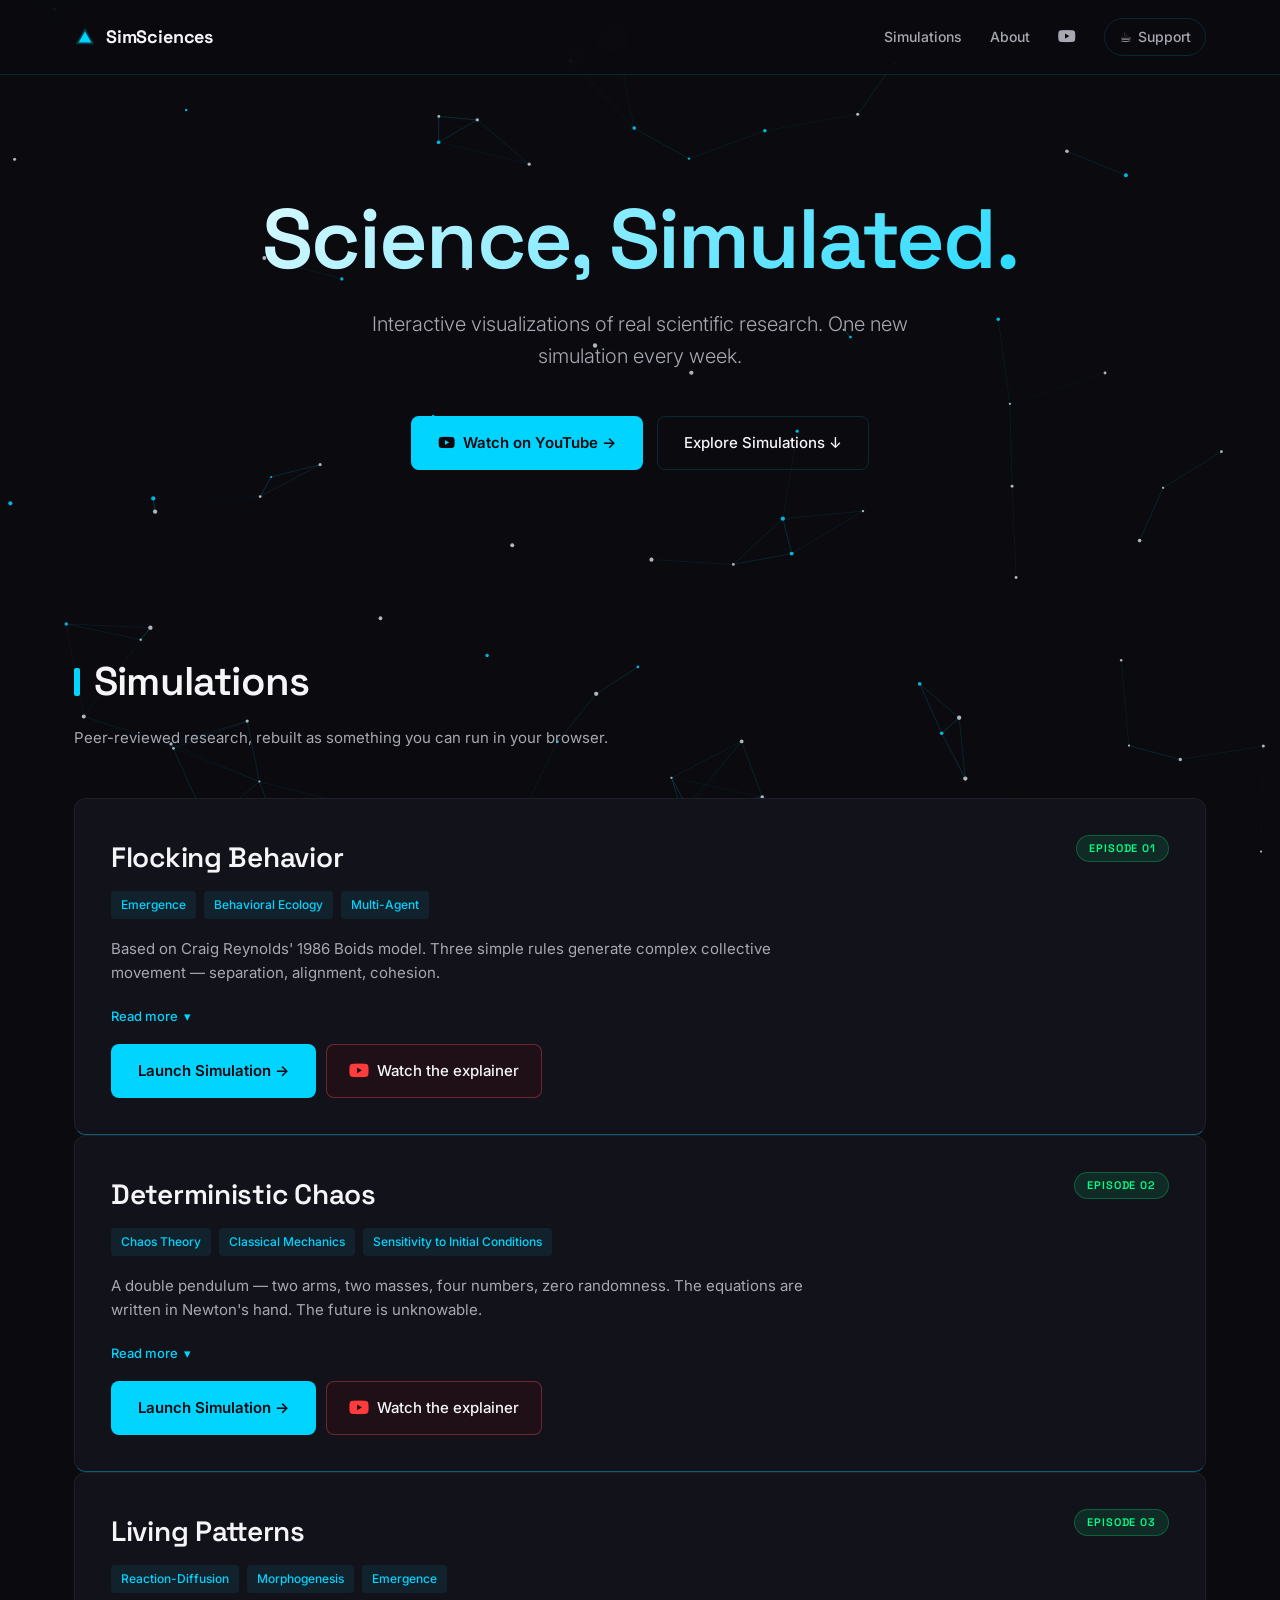
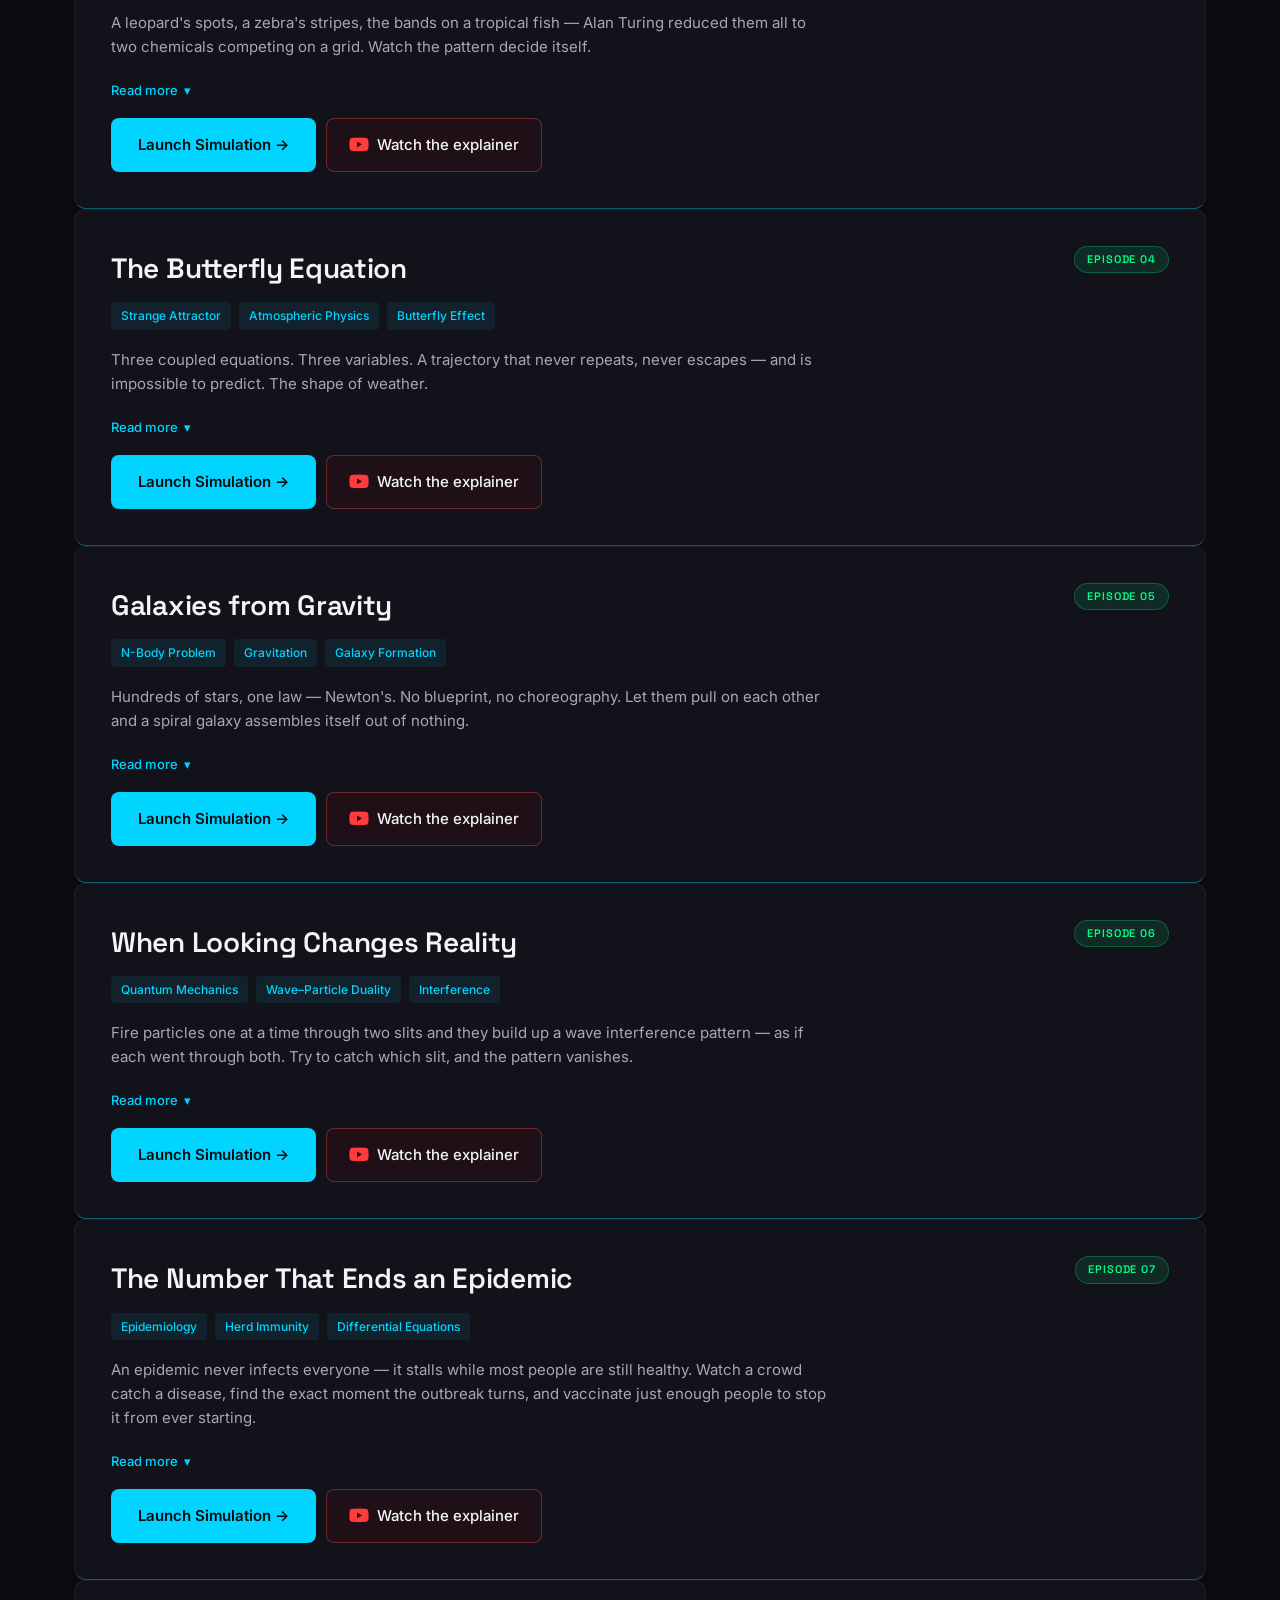
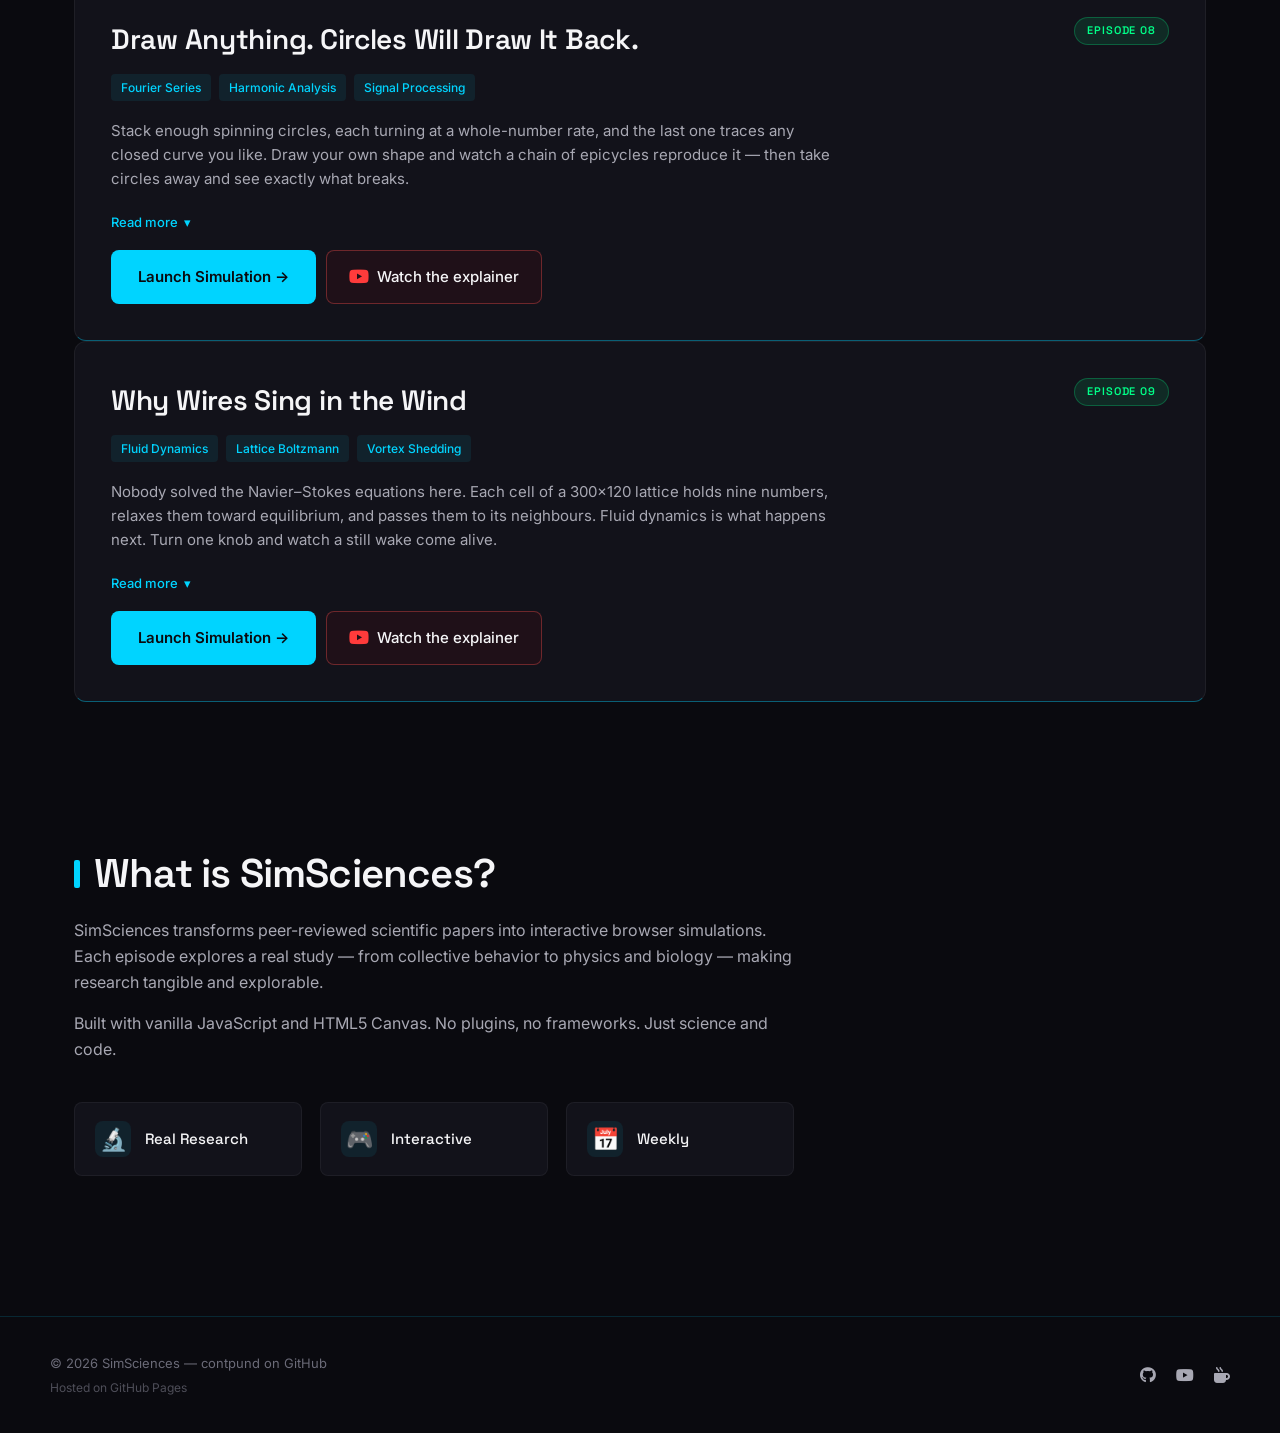
==== index.html @ 67773da8 "ep09: lattice Boltzmann — the von Kármán street (interactive page) D2Q9 BGK on a 300x120 lattice, in" ====
<!DOCTYPE html>
<html lang="en">
<head>
  <meta charset="UTF-8" />
  <meta name="viewport" content="width=device-width, initial-scale=1.0" />
  <title>SimSciences — Science, Simulated.</title>
  <meta name="description" content="Interactive browser simulations of real scientific research. One new simulation every week." />

  <link rel="preconnect" href="https://fonts.googleapis.com">
  <link rel="preconnect" href="https://fonts.gstatic.com" crossorigin>
  <link href="https://fonts.googleapis.com/css2?family=Space+Grotesk:wght@500;600;700&family=Inter:wght@300;400;500;600&display=swap" rel="stylesheet">
  <link rel="stylesheet" href="https://cdnjs.cloudflare.com/ajax/libs/font-awesome/6.5.1/css/all.min.css" integrity="sha512-DTOQO9RWCH3ppGqcWaEA1BIZOC6xxalwEsw9c2QQeAIftl+Vegovlnee1c9QX4TctnWMn13TZye+giMm8e2LwA==" crossorigin="anonymous" referrerpolicy="no-referrer" />

  <style>
    :root {
      --bg: #0a0a0f;
      --surface: #12121a;
      --surface-2: #1a1a24;
      --border: rgba(0, 212, 255, 0.15);
      --border-strong: rgba(0, 212, 255, 0.4);
      --cyan: #00d4ff;
      --green: #00ff88;
      --text: #f5f5f7;
      --text-muted: #a8a8b3;
      --text-dim: #6b6b78;
      --max-w: 1180px;
    }

    * { box-sizing: border-box; margin: 0; padding: 0; }

    html { scroll-behavior: smooth; }

    body {
      font-family: 'Inter', system-ui, sans-serif;
      background: var(--bg);
      color: var(--text);
      line-height: 1.6;
      font-weight: 400;
      overflow-x: hidden;
      min-height: 100vh;
    }

    h1, h2, h3 {
      font-family: 'Space Grotesk', sans-serif;
      font-weight: 600;
      letter-spacing: -0.02em;
      color: var(--text);
    }

    a { color: inherit; text-decoration: none; }

    /* Background canvas */
    #bg-canvas {
      position: fixed;
      top: 0;
      left: 0;
      width: 100vw;
      height: 100vh;
      z-index: -1;
      pointer-events: none;
    }

    /* Header */
    header {
      position: sticky;
      top: 0;
      z-index: 100;
      backdrop-filter: blur(12px);
      -webkit-backdrop-filter: blur(12px);
      background: rgba(10, 10, 15, 0.7);
      border-bottom: 1px solid var(--border);
    }

    .nav {
      max-width: var(--max-w);
      margin: 0 auto;
      padding: 18px 24px;
      display: flex;
      align-items: center;
      justify-content: space-between;
      gap: 16px;
    }

    .logo {
      display: flex;
      align-items: center;
      gap: 10px;
      font-family: 'Space Grotesk', sans-serif;
      font-weight: 700;
      font-size: 18px;
      letter-spacing: -0.01em;
    }

    .logo svg { display: block; }

    .logo-mark path { fill: var(--cyan); }

    .nav-links {
      display: flex;
      align-items: center;
      gap: 28px;
    }

    .nav-links a {
      font-size: 14px;
      color: var(--text-muted);
      transition: color 0.2s ease;
      font-weight: 500;
    }

    .nav-links a:hover { color: var(--cyan); }

    .nav-links .yt-icon { font-size: 16px; }

    .kofi-btn {
      display: inline-flex;
      align-items: center;
      gap: 6px;
      padding: 7px 14px;
      border: 1px solid var(--border);
      border-radius: 999px;
      font-size: 13px;
      color: var(--text-muted);
      transition: all 0.2s ease;
      font-weight: 500;
    }

    .kofi-btn:hover {
      border-color: var(--border-strong);
      color: var(--cyan);
    }

    /* Hero */
    .hero {
      max-width: var(--max-w);
      margin: 0 auto;
      padding: 120px 24px 100px;
      text-align: center;
      position: relative;
    }

    .hero h1 {
      font-size: clamp(42px, 7vw, 84px);
      line-height: 1.05;
      margin-bottom: 24px;
      background: linear-gradient(135deg, #ffffff 0%, var(--cyan) 100%);
      -webkit-background-clip: text;
      background-clip: text;
      -webkit-text-fill-color: transparent;
    }

    .hero p.subtitle {
      font-size: clamp(16px, 2vw, 20px);
      color: var(--text-muted);
      max-width: 620px;
      margin: 0 auto 44px;
      font-weight: 300;
    }

    .hero-actions {
      display: flex;
      gap: 14px;
      justify-content: center;
      flex-wrap: wrap;
    }

    .btn {
      display: inline-flex;
      align-items: center;
      gap: 8px;
      padding: 14px 26px;
      border-radius: 8px;
      font-size: 15px;
      font-weight: 500;
      font-family: 'Inter', sans-serif;
      cursor: pointer;
      transition: all 0.2s ease;
      border: 1px solid transparent;
    }

    .btn-primary {
      background: var(--cyan);
      color: var(--bg);
      font-weight: 600;
    }

    .btn-primary:hover {
      background: #33dcff;
      transform: translateY(-1px);
      box-shadow: 0 8px 24px rgba(0, 212, 255, 0.25);
    }

    .btn-secondary {
      background: transparent;
      color: var(--text);
      border-color: var(--border);
    }

    .btn-secondary:hover {
      border-color: var(--border-strong);
      color: var(--cyan);
    }

    /* Sections */
    section {
      max-width: var(--max-w);
      margin: 0 auto;
      padding: 80px 24px;
    }

    .section-title {
      font-size: clamp(28px, 4vw, 40px);
      margin-bottom: 12px;
      display: flex;
      align-items: center;
      gap: 14px;
    }

    .section-title::before {
      content: "";
      display: inline-block;
      width: 6px;
      height: 28px;
      background: var(--cyan);
      border-radius: 2px;
    }

    .section-subtitle {
      color: var(--text-muted);
      font-size: 15px;
      margin-bottom: 48px;
      max-width: 600px;
    }

    /* Project card */
    .card {
      background: var(--surface);
      border: 1px solid rgba(255, 255, 255, 0.06);
      border-bottom: 1px solid var(--border-strong);
      border-radius: 12px;
      padding: 36px;
      transition: all 0.3s ease;
      position: relative;
      overflow: hidden;
    }

    .card::before {
      content: "";
      position: absolute;
      inset: 0;
      background: radial-gradient(circle at 100% 0%, rgba(0, 212, 255, 0.08), transparent 50%);
      opacity: 0;
      transition: opacity 0.3s ease;
      pointer-events: none;
    }

    .card:hover {
      transform: scale(1.02);
      box-shadow: 0 12px 40px rgba(0, 212, 255, 0.12);
      border-bottom-color: var(--cyan);
    }

    .card:hover::before { opacity: 1; }

    .card-header {
      display: flex;
      justify-content: space-between;
      align-items: flex-start;
      gap: 16px;
      margin-bottom: 12px;
      flex-wrap: wrap;
    }

    .card h3 {
      font-size: 28px;
      letter-spacing: -0.01em;
    }

    .badge {
      display: inline-block;
      padding: 4px 12px;
      background: rgba(0, 255, 136, 0.1);
      color: var(--green);
      border: 1px solid rgba(0, 255, 136, 0.25);
      border-radius: 999px;
      font-size: 11px;
      font-weight: 600;
      letter-spacing: 0.08em;
      text-transform: uppercase;
      font-family: 'Space Grotesk', sans-serif;
    }
    .badge.bonus-badge {
      background: rgba(255, 152, 68, 0.10);
      color: #ff9844;
      border-color: rgba(255, 152, 68, 0.30);
    }
    .card.bonus .card-header h3::before {
      content: '🧪 ';
      font-size: 0.85em;
      opacity: 0.75;
    }

    .tags {
      display: flex;
      flex-wrap: wrap;
      gap: 8px;
      margin-bottom: 18px;
    }

    .tag {
      font-size: 12px;
      padding: 4px 10px;
      background: rgba(0, 212, 255, 0.08);
      color: var(--cyan);
      border-radius: 4px;
      font-weight: 500;
    }

    .card-desc {
      color: var(--text-muted);
      font-size: 15px;
      margin-bottom: 18px;
      max-width: 720px;
    }

    .read-more-toggle {
      background: none;
      border: none;
      color: var(--cyan);
      font-size: 13px;
      font-weight: 500;
      cursor: pointer;
      padding: 0;
      margin-bottom: 12px;
      font-family: 'Inter', sans-serif;
      display: inline-flex;
      align-items: center;
      gap: 6px;
      transition: opacity 0.2s ease;
    }

    .read-more-toggle:hover { opacity: 0.75; }

    .read-more-toggle .chevron {
      transition: transform 0.3s ease;
      display: inline-block;
    }

    .read-more-toggle.open .chevron { transform: rotate(180deg); }

    .scientific-text {
      max-height: 0;
      overflow: hidden;
      transition: max-height 0.5s ease, margin 0.3s ease;
      color: var(--text-muted);
      font-size: 14.5px;
      line-height: 1.75;
    }

    .scientific-text.open {
      max-height: 1500px;
      margin-bottom: 24px;
    }

    .scientific-text p { margin-bottom: 14px; }

    .scientific-text ul {
      list-style: none;
      padding-left: 0;
      margin-bottom: 14px;
    }

    .scientific-text ul li {
      padding: 4px 0 4px 18px;
      position: relative;
    }

    .scientific-text ul li::before {
      content: "";
      position: absolute;
      left: 0;
      top: 14px;
      width: 8px;
      height: 1px;
      background: var(--cyan);
    }

    .scientific-text .reference {
      font-size: 13px;
      color: var(--text-dim);
      font-style: italic;
      border-left: 2px solid var(--border);
      padding-left: 12px;
      margin-top: 16px;
    }

    .card-cta {
      margin-top: 8px;
      display: flex;
      flex-wrap: wrap;
      gap: 10px;
    }
    .btn-yt {
      display: inline-flex;
      align-items: center;
      gap: 8px;
      padding: 14px 22px;
      border-radius: 8px;
      font-size: 15px;
      font-weight: 500;
      font-family: 'Inter', sans-serif;
      background: rgba(255, 0, 0, 0.06);
      color: var(--text);
      border: 1px solid rgba(255, 80, 80, 0.35);
      cursor: pointer;
      transition: all 0.2s ease;
    }
    .btn-yt:hover {
      border-color: rgba(255, 80, 80, 0.7);
      background: rgba(255, 0, 0, 0.12);
      transform: translateY(-1px);
    }
    .btn-yt .yt-glyph {
      color: #ff3b3b;
      font-size: 18px;
    }

    /* About */
    #about {
      padding-top: 60px;
    }

    .about-content {
      max-width: 720px;
    }

    .about-content p {
      color: var(--text-muted);
      font-size: 16px;
      margin-bottom: 16px;
    }

    .features {
      display: grid;
      grid-template-columns: repeat(auto-fit, minmax(180px, 1fr));
      gap: 18px;
      margin-top: 40px;
    }

    .feature {
      display: flex;
      align-items: center;
      gap: 14px;
      padding: 18px 20px;
      background: var(--surface);
      border: 1px solid rgba(255, 255, 255, 0.05);
      border-radius: 8px;
    }

    .feature-icon {
      font-size: 22px;
      width: 36px;
      height: 36px;
      display: flex;
      align-items: center;
      justify-content: center;
      background: rgba(0, 212, 255, 0.08);
      border-radius: 8px;
    }

    .feature-label {
      font-family: 'Space Grotesk', sans-serif;
      font-weight: 500;
      font-size: 15px;
    }

    /* Footer */
    footer {
      border-top: 1px solid var(--border);
      margin-top: 60px;
      padding: 36px 24px;
      background: rgba(10, 10, 15, 0.6);
    }

    .footer-content {
      max-width: var(--max-w);
      margin: 0 auto;
      display: flex;
      justify-content: space-between;
      align-items: center;
      flex-wrap: wrap;
      gap: 18px;
    }

    .footer-info {
      color: var(--text-dim);
      font-size: 13px;
    }

    .footer-info .hosted {
      display: block;
      margin-top: 4px;
      font-size: 12px;
      color: var(--text-dim);
      opacity: 0.7;
    }

    .footer-links {
      display: flex;
      gap: 20px;
      align-items: center;
    }

    .footer-links a {
      color: var(--text-muted);
      font-size: 16px;
      transition: color 0.2s ease;
    }

    .footer-links a:hover { color: var(--cyan); }

    /* Responsive */
    @media (max-width: 640px) {
      .nav { padding: 14px 18px; gap: 12px; }
      .nav-links { gap: 16px; }
      .nav-links a[href="#about"] { display: none; }
      .hero { padding: 70px 18px 60px; }
      section { padding: 60px 18px; }
      .card { padding: 24px; }
      .card h3 { font-size: 22px; }
      .footer-content { flex-direction: column; text-align: center; }
      .kofi-btn span:not(.kofi-emoji) { display: none; }
    }

    @media (max-width: 380px) {
      .nav-links { gap: 12px; }
      .nav-links a span.label { display: none; }
    }
  </style>
</head>
<body>
  <canvas id="bg-canvas" aria-hidden="true"></canvas>

  <header>
    <nav class="nav">
      <a href="#" class="logo" aria-label="SimSciences home">
        <svg class="logo-mark" width="22" height="22" viewBox="0 0 24 24" aria-hidden="true">
          <path d="M12 2 L22 20 L2 20 Z" opacity="0.25"/>
          <path d="M12 6 L19 18 L5 18 Z"/>
        </svg>
        <span>SimSciences</span>
      </a>

      <div class="nav-links">
        <a href="#simulations"><span class="label">Simulations</span></a>
        <a href="#about"><span class="label">About</span></a>
        <a href="https://youtube.com/@simsciences" target="_blank" rel="noopener noreferrer" aria-label="YouTube">
          <i class="fa-brands fa-youtube yt-icon"></i>
        </a>
        <a href="https://ko-fi.com/simsciences" target="_blank" rel="noopener noreferrer" class="kofi-btn" aria-label="Support on Ko-fi">
          <span class="kofi-emoji">☕</span><span>Support</span>
        </a>
      </div>
    </nav>
  </header>

  <main>
    <section class="hero">
      <h1>Science, Simulated.</h1>
      <p class="subtitle">Interactive visualizations of real scientific research. One new simulation every week.</p>
      <div class="hero-actions">
        <a href="https://youtube.com/@simsciences" target="_blank" rel="noopener noreferrer" class="btn btn-primary">
          <i class="fa-brands fa-youtube"></i> Watch on YouTube →
        </a>
        <a href="#simulations" class="btn btn-secondary">Explore Simulations ↓</a>
      </div>
    </section>

    <section id="simulations">
      <h2 class="section-title">Simulations</h2>
      <p class="section-subtitle">Peer-reviewed research, rebuilt as something you can run in your browser.</p>

      <article class="card">
        <div class="card-header">
          <h3>Flocking Behavior</h3>
          <span class="badge">Episode 01</span>
        </div>

        <div class="tags">
          <span class="tag">Emergence</span>
          <span class="tag">Behavioral Ecology</span>
          <span class="tag">Multi-Agent</span>
        </div>

        <p class="card-desc">
          Based on Craig Reynolds' 1986 Boids model. Three simple rules generate complex collective movement — separation, alignment, cohesion.
        </p>

        <button class="read-more-toggle" type="button" aria-expanded="false" aria-controls="sci-flocking">
          Read more <span class="chevron">▾</span>
        </button>

        <div class="scientific-text" id="sci-flocking">
          <p><strong>Flocking Behavior — Craig Reynolds, 1986</strong></p>
          <p>
            In 1986, computer scientist Craig Reynolds published a landmark paper introducing "Boids" (Bird-oid Objects), a simulation model that reproduces the emergent collective movement observed in bird flocks, fish schools, and insect swarms.
          </p>
          <p>
            Reynolds demonstrated that complex, lifelike group behavior arises from just three simple local rules applied to each individual agent:
          </p>
          <ul>
            <li><strong>Separation</strong> — avoid crowding neighbors (short-range repulsion)</li>
            <li><strong>Alignment</strong> — steer towards the average heading of nearby agents</li>
            <li><strong>Cohesion</strong> — move toward the average position of nearby agents</li>
          </ul>
          <p>No central coordination. No global information. Pure emergence.</p>
          <p>
            The predator-prey extension adds a fourth dynamic: escape behavior, where prey agents detect and flee from a predator, while the predator hunts using proximity-based targeting. This models biological predation patterns studied in behavioral ecology.
          </p>
          <p class="reference">
            Reynolds, C. W. (1987). Flocks, herds and schools: A distributed behavioral model. ACM SIGGRAPH Computer Graphics, 21(4), 25–34.
          </p>
        </div>

        <div class="card-cta">
          <a href="./boids/flocking/" target="_blank" rel="noopener noreferrer" class="btn btn-primary">
            Launch Simulation →
          </a>
          <a href="https://www.youtube.com/watch?v=ar7ySMzFaW8" target="_blank" rel="noopener noreferrer" class="btn-yt" aria-label="Watch episode 01 on YouTube">
            <i class="fa-brands fa-youtube yt-glyph"></i>
            <span>Watch the explainer</span>
          </a>
        </div>
      </article>

      <article class="card">
        <div class="card-header">
          <h3>Deterministic Chaos</h3>
          <span class="badge">Episode 02</span>
        </div>

        <div class="tags">
          <span class="tag">Chaos Theory</span>
          <span class="tag">Classical Mechanics</span>
          <span class="tag">Sensitivity to Initial Conditions</span>
        </div>

        <p class="card-desc">
          A double pendulum — two arms, two masses, four numbers, zero randomness. The equations are written in Newton's hand. The future is unknowable.
        </p>

        <button class="read-more-toggle" type="button" aria-expanded="false" aria-controls="sci-pendulum">
          Read more <span class="chevron">▾</span>
        </button>

        <div class="scientific-text" id="sci-pendulum">
          <p><strong>Deterministic Chaos — Lorenz, 1961</strong></p>
          <p>
            In 1961, MIT meteorologist Edward Lorenz typed weather data into his computer rounded to three decimals instead of six. Three months of simulated weather later, his result was unrecognizable. He had stumbled onto something Newton, Laplace, and Einstein had all missed: a perfectly deterministic system that is, in principle, unpredictable.
          </p>
          <p>
            The double pendulum is the cleanest demonstration. Two rigid arms hinged together, swinging under gravity, governed by the Lagrangian equations of motion. Given identical initial conditions, two identical pendulums will trace identical paths — forever. But change the initial angle by one ten-thousandth of a radian, and within seconds the two trajectories have nothing in common.
          </p>
          <ul>
            <li><strong>Determinism</strong> — same equations, same start → same future, exactly</li>
            <li><strong>Sensitivity</strong> — an angle off by 10⁻⁴ radians becomes a different trajectory in seconds</li>
            <li><strong>Unpredictability</strong> — long-term forecasting fails, not from noise, but from this sensitivity alone</li>
          </ul>
          <p>
            This phenomenon — the foundation of modern chaos theory — appears wherever local rules generate global dynamics: weather, financial markets, neural firing, planetary orbits over millions of years. The same shape governs them all.
          </p>
          <p class="reference">
            Lorenz, E. N. (1963). Deterministic Nonperiodic Flow. Journal of the Atmospheric Sciences, 20(2), 130–141. — Baker, G. L., &amp; Gollub, J. P. (1990). Chaotic Dynamics: An Introduction. Cambridge University Press.
          </p>
        </div>

        <div class="card-cta">
          <a href="./double-pendulum/" target="_blank" rel="noopener noreferrer" class="btn btn-primary">
            Launch Simulation →
          </a>
          <a href="https://youtu.be/QzORK2P0zb0" target="_blank" rel="noopener noreferrer" class="btn-yt" aria-label="Watch episode 02 on YouTube">
            <i class="fa-brands fa-youtube yt-glyph"></i>
            <span>Watch the explainer</span>
          </a>
        </div>
      </article>

      <article class="card">
        <div class="card-header">
          <h3>Living Patterns</h3>
          <span class="badge">Episode 03</span>
        </div>

        <div class="tags">
          <span class="tag">Reaction-Diffusion</span>
          <span class="tag">Morphogenesis</span>
          <span class="tag">Emergence</span>
        </div>

        <p class="card-desc">
          A leopard's spots, a zebra's stripes, the bands on a tropical fish — Alan Turing reduced them all to two chemicals competing on a grid. Watch the pattern decide itself.
        </p>

        <button class="read-more-toggle" type="button" aria-expanded="false" aria-controls="sci-turing">
          Read more <span class="chevron">▾</span>
        </button>

        <div class="scientific-text" id="sci-turing">
          <p><strong>The Chemical Basis of Morphogenesis — Turing, 1952</strong></p>
          <p>
            Two years before his death, Alan Turing — the man who broke Enigma and invented the universal computer — published a paper on biology. He asked a question nobody else was asking: where do the spots on a leopard come from? Why do zebras have stripes? Why are tropical fish painted with such precise patterns? The standard answer at the time was genetic — somewhere in the DNA, a blueprint specifies "spot here, stripe there." Turing suggested something stranger.
          </p>
          <p>
            He proposed two chemicals — an "activator" A and an "inhibitor" B — diffusing across the developing embryo and reacting with each other. The activator produces more of itself AND of the inhibitor. The inhibitor degrades both. If the inhibitor diffuses faster than the activator, the uniform initial state becomes unstable, and stable spatial patterns spontaneously appear. No blueprint. Just two equations and a difference in diffusion rates.
          </p>
          <p>
            Turing wrote them down in the Gray-Scott form below — two coupled reaction-diffusion equations. Slide the feed rate <strong>f</strong> and the kill rate <strong>k</strong> and you cross every animal in the savanna without changing a single line of code.
          </p>
          <ul>
            <li><strong>Activator–inhibitor system</strong> — two chemicals, one promotes itself, one suppresses both</li>
            <li><strong>Turing instability</strong> — uniform state becomes unstable when D_B &gt; D_A</li>
            <li><strong>Universal pattern atlas</strong> — spots, stripes, mazes, mitosis, all on one (f, k) map</li>
            <li><strong>Predicted before observed</strong> — chemicals matching Turing's model were only identified in 2012</li>
          </ul>
          <p>
            The same equations describe the patterns on the lionfish, the regular spacing of hair follicles in your skin, the ridges in a fingerprint, and the bands of melanin that draw a fingernail's structure. A single chemical instability, written down in 1952 by a man dying of injustice, that turned out to draw most of life's surface.
          </p>
          <p class="reference">
            Turing, A. M. (1952). The Chemical Basis of Morphogenesis. Philosophical Transactions of the Royal Society B, 237(641), 37–72.
          </p>
        </div>

        <div class="card-cta">
          <a href="./turing-patterns/" target="_blank" rel="noopener noreferrer" class="btn btn-primary">
            Launch Simulation →
          </a>
          <a href="https://youtu.be/pHStVNsk8wA" target="_blank" rel="noopener noreferrer" class="btn-yt" aria-label="Watch episode 03 on YouTube">
            <i class="fa-brands fa-youtube yt-glyph"></i>
            <span>Watch the explainer</span>
          </a>
        </div>
      </article>

      <article class="card">
        <div class="card-header">
          <h3>The Butterfly Equation</h3>
          <span class="badge">Episode 04</span>
        </div>

        <div class="tags">
          <span class="tag">Strange Attractor</span>
          <span class="tag">Atmospheric Physics</span>
          <span class="tag">Butterfly Effect</span>
        </div>

        <p class="card-desc">
          Three coupled equations. Three variables. A trajectory that never repeats, never escapes — and is impossible to predict. The shape of weather.
        </p>

        <button class="read-more-toggle" type="button" aria-expanded="false" aria-controls="sci-lorenz">
          Read more <span class="chevron">▾</span>
        </button>

        <div class="scientific-text" id="sci-lorenz">
          <p><strong>The Lorenz Attractor — 1963</strong></p>
          <p>
            Edward Lorenz built a toy model of atmospheric convection — a heated fluid layer in a gravitational field. He kept only what he believed essential and reduced the Navier-Stokes equations to three coupled ordinary differential equations: dx/dt = σ(y−x), dy/dt = x(ρ−z)−y, dz/dt = xy−βz. Three variables. Two nonlinearities. No randomness.
          </p>
          <p>
            What he discovered, plotted on his lab's printer, was a shape no one had seen before: a trajectory that orbits forever inside a bounded region of space without ever crossing itself, without ever settling, without ever repeating. A strange attractor.
          </p>
          <ul>
            <li><strong>Deterministic</strong> — same equations, same initial point → identical trajectories, forever</li>
            <li><strong>Bounded</strong> — the orbit never escapes a finite region of state space</li>
            <li><strong>Non-periodic</strong> — it never closes a loop, never repeats a previous point</li>
            <li><strong>Sensitive</strong> — two starts ε = 10⁻⁵ apart diverge by macroscopic amounts in seconds</li>
          </ul>
          <p>
            This is the mathematical reason weather forecasting stops being useful past 10–14 days, no matter how powerful your computer. It is also the geometric signature of every system where local rules generate global dynamics that cannot be solved analytically — only watched.
          </p>
          <p class="reference">
            Lorenz, E. N. (1963). Deterministic Nonperiodic Flow. Journal of the Atmospheric Sciences, 20(2), 130–141.
          </p>
        </div>

        <div class="card-cta">
          <a href="./lorenz-attractor/" target="_blank" rel="noopener noreferrer" class="btn btn-primary">
            Launch Simulation →
          </a>
          <a href="https://youtu.be/zkwlverMKR0" target="_blank" rel="noopener noreferrer" class="btn-yt" aria-label="Watch episode 04 on YouTube">
            <i class="fa-brands fa-youtube yt-glyph"></i>
            <span>Watch the explainer</span>
          </a>
        </div>
      </article>

      <article class="card">
        <div class="card-header">
          <h3>Galaxies from Gravity</h3>
          <span class="badge">Episode 05</span>
        </div>

        <div class="tags">
          <span class="tag">N-Body Problem</span>
          <span class="tag">Gravitation</span>
          <span class="tag">Galaxy Formation</span>
        </div>

        <p class="card-desc">
          Hundreds of stars, one law — Newton's. No blueprint, no choreography. Let them pull on each other and a spiral galaxy assembles itself out of nothing.
        </p>

        <button class="read-more-toggle" type="button" aria-expanded="false" aria-controls="sci-nbody">
          Read more <span class="chevron">▾</span>
        </button>

        <div class="scientific-text" id="sci-nbody">
          <p><strong>The N-Body Problem — Newton, 1687</strong></p>
          <p>
            Newton gave us one line for gravity: every pair of masses attracts along the line between them, with a force F = G·m₁·m₂/r². For two bodies it solves cleanly — Kepler's ellipses. Add a third and the system becomes non-integrable: there is no general closed-form solution. For hundreds of bodies the only way forward is to compute every pairwise pull and step time forward, over and over.
          </p>
          <p>
            That is exactly what this simulation does — a direct O(N²) sum each frame, integrated with a symplectic velocity-Verlet scheme so orbital energy stays honest. Nothing about a spiral is written into the rules. It emerges.
          </p>
          <ul>
            <li><strong>Emergent</strong> — spiral arms are density waves the disk grows on its own from tiny irregularities</li>
            <li><strong>Scale-free</strong> — the same law that drops an apple shapes a galaxy a hundred thousand light-years across</li>
            <li><strong>Chaotic</strong> — like the three-body problem, long-term trajectories are unpredictable in detail</li>
            <li><strong>Softened</strong> — a length ε smooths the 1/r² singularity so near-misses don't fling stars to infinity</li>
          </ul>
          <p>
            Throw two of these disks at each other and they tear long tidal tails, then merge into one — the same process that built many of the galaxies we see today, including the collision the Milky Way and Andromeda are sliding into.
          </p>
          <p class="reference">
            Newton, I. (1687). Philosophiæ Naturalis Principia Mathematica. London: Royal Society.
          </p>
        </div>

        <div class="card-cta">
          <a href="./nbody/" target="_blank" rel="noopener noreferrer" class="btn btn-primary">
            Launch Simulation →
          </a>
          <a href="https://youtu.be/2nmDvjMx4rU" target="_blank" rel="noopener noreferrer" class="btn-yt" aria-label="Watch episode 05 on YouTube">
            <i class="fa-brands fa-youtube yt-glyph"></i>
            <span>Watch the explainer</span>
          </a>
        </div>
      </article>

      <article class="card">
        <div class="card-header">
          <h3>When Looking Changes Reality</h3>
          <span class="badge">Episode 06</span>
        </div>

        <div class="tags">
          <span class="tag">Quantum Mechanics</span>
          <span class="tag">Wave–Particle Duality</span>
          <span class="tag">Interference</span>
        </div>

        <p class="card-desc">
          Fire particles one at a time through two slits and they build up a wave interference pattern — as if each went through both. Try to catch which slit, and the pattern vanishes.
        </p>

        <button class="read-more-toggle" type="button" aria-expanded="false" aria-controls="sci-dslit">
          Read more <span class="chevron">▾</span>
        </button>

        <div class="scientific-text" id="sci-dslit">
          <p><strong>Young's Double Slit — 1801, and the heart of quantum mechanics</strong></p>
          <p>
            Thomas Young shone light through two narrow slits and saw stripes — bright and dark bands that only make sense if light is a wave, with crests and troughs that add and cancel. Case closed... until physicists learned to send one photon, then one electron, at a time.
          </p>
          <p>
            Each particle hits the screen as a single dot. But let thousands accumulate and the interference stripes reappear — built up one lonely dot at a time. A single indivisible particle behaves as if it passed through both slits and interfered with itself.
          </p>
          <ul>
            <li><strong>Wave–particle duality</strong> — quanta are neither classical waves nor classical balls; they are something that does both</li>
            <li><strong>Superposition</strong> — until measured, the particle takes every path at once, described by a probability amplitude ψ</li>
            <li><strong>The measurement problem</strong> — put a detector at the slits to learn the path, and the superposition collapses: the fringes disappear</li>
            <li><strong>It works for matter</strong> — electrons, neutrons, even large molecules show the same interference</li>
          </ul>
          <p>
            Richard Feynman called this "a phenomenon which is impossible … to explain in any classical way, and which has in it the heart of quantum mechanics. In reality, it contains the only mystery."
          </p>
          <p class="reference">
            Young, T. (1804). The Bakerian Lecture. Phil. Trans. R. Soc. · Feynman, R. P. (1965). The Feynman Lectures on Physics, Vol. III, Ch. 1.
          </p>
        </div>

        <div class="card-cta">
          <a href="./double-slit/" target="_blank" rel="noopener noreferrer" class="btn btn-primary">
            Launch Simulation →
          </a>
          <a href="https://youtu.be/ZLDW3ZmEYbs" target="_blank" rel="noopener noreferrer" class="btn-yt" aria-label="Watch episode 06 on YouTube">
            <i class="fa-brands fa-youtube yt-glyph"></i>
            <span>Watch the explainer</span>
          </a>
        </div>
      </article>

      <article class="card">
        <div class="card-header">
          <h3>The Number That Ends an Epidemic</h3>
          <span class="badge">Episode 07</span>
        </div>

        <div class="tags">
          <span class="tag">Epidemiology</span>
          <span class="tag">Herd Immunity</span>
          <span class="tag">Differential Equations</span>
        </div>

        <p class="card-desc">
          An epidemic never infects everyone — it stalls while most people are still healthy. Watch a crowd catch a disease, find the exact moment the outbreak turns, and vaccinate just enough people to stop it from ever starting.
        </p>

        <button class="read-more-toggle" type="button" aria-expanded="false" aria-controls="sci-sir">
          Read more <span class="chevron">▾</span>
        </button>

        <div class="scientific-text" id="sci-sir">
          <p><strong>The SIR model — Kermack &amp; McKendrick, 1927</strong></p>
          <p>
            Split a population into three groups: those who can still catch the disease (Susceptible), those who have it (Infected), and those who can no longer catch or spread it (Recovered). Two rates move people between the groups — β, how fast the infection jumps from person to person, and γ, how fast the sick recover. That is the entire model.
          </p>
          <p>
            From those two numbers comes the most famous quantity in epidemiology: <strong>R₀ = β/γ</strong>, the number of people one case infects in a population where nobody is immune. Above 1, the epidemic grows. Below 1, it dies.
          </p>
          <ul>
            <li><strong>The turning point</strong> — an outbreak peaks not when people get careful, but when so many have recovered that the effective reproduction number Rₑ = R₀·S/N falls through 1. The curve bends on its own</li>
            <li><strong>Herd immunity</strong> — immunise a fraction 1 − 1/R₀ of the population and Rₑ starts below 1 on day one. The epidemic never takes off, and the unvaccinated are protected too</li>
            <li><strong>Why measles is different</strong> — with R₀ ≈ 15, over 93% must be immune. With flu at R₀ ≈ 1.3, roughly a quarter suffices. The threshold is set by the pathogen, not by policy</li>
            <li><strong>The crowd is not the equation</strong> — here the curves emerge from individuals meeting individuals, so they run slower and infect fewer than the classical equations predict: real contacts are never perfectly mixed</li>
          </ul>
          <p>
            Kermack and McKendrick wrote these equations to explain why the plague of Bombay faded away long before it ran out of people. Their answer — that an epidemic dies of its own success, having burned through enough susceptibles — is why vaccination works at all.
          </p>
          <p class="reference">
            Kermack, W. O. &amp; McKendrick, A. G. (1927). A Contribution to the Mathematical Theory of Epidemics. Proc. R. Soc. Lond. A, 115(772), 700–721.
          </p>
        </div>

        <div class="card-cta">
          <a href="./sir-epidemic/" target="_blank" rel="noopener noreferrer" class="btn btn-primary">
            Launch Simulation →
          </a>
          <a href="https://youtu.be/oaKYnaas5FU" target="_blank" rel="noopener noreferrer" class="btn-yt" aria-label="Watch episode 07 on YouTube">
            <i class="fa-brands fa-youtube yt-glyph"></i>
            <span>Watch the explainer</span>
          </a>
        </div>
      </article>

      <article class="card">
        <div class="card-header">
          <h3>Draw Anything. Circles Will Draw It Back.</h3>
          <span class="badge">Episode 08</span>
        </div>

        <div class="tags">
          <span class="tag">Fourier Series</span>
          <span class="tag">Harmonic Analysis</span>
          <span class="tag">Signal Processing</span>
        </div>

        <p class="card-desc">
          Stack enough spinning circles, each turning at a whole-number rate, and the last one traces any closed curve you like. Draw your own shape and watch a chain of epicycles reproduce it — then take circles away and see exactly what breaks.
        </p>

        <button class="read-more-toggle" type="button" aria-expanded="false" aria-controls="sci-fourier">
          Read more <span class="chevron">▾</span>
        </button>

        <div class="scientific-text" id="sci-fourier">
          <p><strong>Fourier's series — 1822, and the backbone of every signal you have ever heard</strong></p>
          <p>
            Joseph Fourier was trying to describe how heat spreads through a metal bar. He claimed that any function, however jagged, could be written as a sum of pure sines and cosines. His contemporaries thought it was nonsense. Lagrange objected. It took a century to make rigorous — and it turned out to underpin audio, images, radio, MRI and quantum mechanics.
          </p>
          <p>
            Read a closed curve as a complex function f(t), and its coefficients are c<sub>n</sub> = ∫ f(t)·e<sup>−2πint</sup> dt. Each c<sub>n</sub> is a vector of length |c<sub>n</sub>| turning n times per cycle. Chain them tip to tail, and the final tip draws the curve.
          </p>
          <ul>
            <li><strong>n is a speed, not a place</strong> — harmonic n is simply the circle that completes n turns while the pen completes one lap</li>
            <li><strong>Smoothness sets the price</strong> — a corner forces the coefficients to decay slowly (≈1/n² for a square); an analytic curve collapses much faster (≈1/n³ here), so a handful of circles already suffice</li>
            <li><strong>Symmetry punches holes in the spectrum</strong> — a square has energy only at n ≡ 1 (mod 4): 1, 5, 9, −3, −7… so raising N from 1 to 2 changes literally nothing. A five-pointed star keeps only n ≡ 1 (mod 5)</li>
            <li><strong>The error is exact, not estimated</strong> — Parseval's theorem says the energy you discard is precisely Σ<sub>|n|&gt;N</sub>|c<sub>n</sub>|², which is what the readout reports</li>
          </ul>
          <p>
            This is the same decomposition that lets an MP3 throw away the harmonics you cannot hear, and that lets a radio pick one station out of the noise. Here you can throw them away yourself, one circle at a time, and watch what it costs.
          </p>
          <p class="reference">
            Fourier, J.-B. J. (1822). Théorie analytique de la chaleur. Firmin Didot, Paris. · Parseval, M.-A. (1806). Mémoire sur les séries. · Körner, T. W. (1988). Fourier Analysis. Cambridge University Press.
          </p>
        </div>

        <div class="card-cta">
          <a href="./fourier/" target="_blank" rel="noopener noreferrer" class="btn btn-primary">
            Launch Simulation →
          </a>
          <a href="https://youtu.be/txKxlHNHF4I" target="_blank" rel="noopener noreferrer" class="btn-yt" aria-label="Watch episode 08 on YouTube">
            <i class="fa-brands fa-youtube yt-glyph"></i>
            <span>Watch the explainer</span>
          </a>
        </div>
      </article>

      <article class="card">
        <div class="card-header">
          <h3>Why Wires Sing in the Wind</h3>
          <span class="badge">Episode 09</span>
        </div>

        <div class="tags">
          <span class="tag">Fluid Dynamics</span>
          <span class="tag">Lattice Boltzmann</span>
          <span class="tag">Vortex Shedding</span>
        </div>

        <p class="card-desc">
          Nobody solved the Navier–Stokes equations here. Each cell of a 300×120 lattice holds nine numbers, relaxes them toward equilibrium, and passes them to its neighbours. Fluid dynamics is what happens next. Turn one knob and watch a still wake come alive.
        </p>

        <button class="read-more-toggle" type="button" aria-expanded="false" aria-controls="sci-fluid">
          Read more <span class="chevron">▾</span>
        </button>

        <div class="scientific-text" id="sci-fluid">
          <p><strong>The lattice-Boltzmann method — fluid mechanics as bookkeeping</strong></p>
          <p>
            Give every cell nine counters, one for each direction a fictitious particle might travel: still, north, south, east, west, and the four diagonals. Each step, relax the counters toward the equilibrium distribution set by the local density and velocity, then slide each counter one cell along its own direction. Collide, stream, repeat.
          </p>
          <p>
            A Chapman–Enskog expansion proves that this bookkeeping reproduces the incompressible Navier–Stokes equations, with a kinematic viscosity ν = (1/ω − 1/2)/3 fixed by the relaxation rate alone. Nothing in the code knows what a vortex is.
          </p>
          <ul>
            <li><strong>Re is the only knob</strong> — Re = U·D/ν weighs inertia against viscosity. Everything else is bookkeeping</li>
            <li><strong>A sharp threshold</strong> — below Re ≈ 50 the wake stays attached: two vortices, stuck to the cylinder. Above it, the wake starts shedding them alternately, left and right. Measured here: at Re = 48 the oscillation dies away; at Re = 50 it settles onto a limit cycle</li>
            <li><strong>A Hopf bifurcation</strong> — just past the threshold the oscillation amplitude grows like √(Re − Re_c). Measured: A² is linear in Re, and extrapolating A² → 0 puts the threshold at 50.1</li>
            <li><strong>Strouhal, unbidden</strong> — the shedding frequency, made dimensionless as St = f·D/U, comes out at 0.20 near Re = 120. Experiment says ≈0.2 for a cylinder across five decades of Reynolds number. This code was never told</li>
          </ul>
          <p>
            The textbook threshold for a cylinder in an unbounded stream is Re ≈ 47. Ours sits at 50 because the channel walls are close — a 16% blockage — exactly as they do in a real wind tunnel.
          </p>
          <p>
            And the wire? Wind at 10 m/s past a 2 mm cable sheds vortices at f = St·U/D ≈ 1000 Hz. That is the note you hear. Vincenc Strouhal worked it out in 1878 by spinning wires on a frame and listening to them.
          </p>
          <p class="reference">
            Frisch, U., Hasslacher, B. &amp; Pomeau, Y. (1986). Lattice-gas automata for the Navier–Stokes equation. Phys. Rev. Lett. 56, 1505. · Qian, Y. H., d'Humières, D. &amp; Lallemand, P. (1992). Lattice BGK models for Navier–Stokes equation. Europhys. Lett. 17, 479. · Williamson, C. H. K. (1996). Vortex dynamics in the cylinder wake. Annu. Rev. Fluid Mech. 28, 477. · Strouhal, V. (1878). Über eine besondere Art der Tonerregung. Ann. Phys. 241, 216.
          </p>
        </div>

        <div class="card-cta">
          <a href="./fluid/" target="_blank" rel="noopener noreferrer" class="btn btn-primary">
            Launch Simulation →
          </a>
          <a href="https://youtube.com/@simsciences" target="_blank" rel="noopener noreferrer" class="btn-yt" aria-label="Watch episode 09 on YouTube">
            <i class="fa-brands fa-youtube yt-glyph"></i>
            <span>Watch the explainer</span>
          </a>
        </div>
      </article>
    </section>

    <section id="about">
      <h2 class="section-title">What is SimSciences?</h2>
      <div class="about-content">
        <p>
          SimSciences transforms peer-reviewed scientific papers into interactive browser simulations. Each episode explores a real study — from collective behavior to physics and biology — making research tangible and explorable.
        </p>
        <p>
          Built with vanilla JavaScript and HTML5 Canvas. No plugins, no frameworks. Just science and code.
        </p>

        <div class="features">
          <div class="feature">
            <div class="feature-icon">🔬</div>
            <div class="feature-label">Real Research</div>
          </div>
          <div class="feature">
            <div class="feature-icon">🎮</div>
            <div class="feature-label">Interactive</div>
          </div>
          <div class="feature">
            <div class="feature-icon">📅</div>
            <div class="feature-label">Weekly</div>
          </div>
        </div>
      </div>
    </section>
  </main>

  <footer>
    <div class="footer-content">
      <div class="footer-info">
        © 2026 SimSciences — contpund on GitHub
        <span class="hosted">Hosted on GitHub Pages</span>
      </div>
      <div class="footer-links">
        <a href="https://github.com/contpund/simsciences" target="_blank" rel="noopener noreferrer" aria-label="GitHub">
          <i class="fa-brands fa-github"></i>
        </a>
        <a href="https://youtube.com/@simsciences" target="_blank" rel="noopener noreferrer" aria-label="YouTube">
          <i class="fa-brands fa-youtube"></i>
        </a>
        <a href="https://ko-fi.com/simsciences" target="_blank" rel="noopener noreferrer" aria-label="Ko-fi">
          <i class="fa-solid fa-mug-hot"></i>
        </a>
      </div>
    </div>
  </footer>

  <script>
    // Read more toggle
    document.querySelectorAll('.read-more-toggle').forEach(btn => {
      btn.addEventListener('click', () => {
        const targetId = btn.getAttribute('aria-controls');
        const panel = document.getElementById(targetId);
        const open = panel.classList.toggle('open');
        btn.classList.toggle('open', open);
        btn.setAttribute('aria-expanded', open ? 'true' : 'false');
        btn.firstChild.textContent = open ? 'Read less ' : 'Read more ';
      });
    });

    // Background particle network
    (function () {
      const canvas = document.getElementById('bg-canvas');
      const ctx = canvas.getContext('2d');
      let width = 0, height = 0, dpr = 1;
      const particles = [];
      const PARTICLE_COUNT = 80;
      const LINK_DIST = 120;

      function resize() {
        dpr = Math.min(window.devicePixelRatio || 1, 2);
        width = window.innerWidth;
        height = window.innerHeight;
        canvas.width = width * dpr;
        canvas.height = height * dpr;
        canvas.style.width = width + 'px';
        canvas.style.height = height + 'px';
        ctx.setTransform(dpr, 0, 0, dpr, 0, 0);
      }

      function rand(min, max) { return Math.random() * (max - min) + min; }

      function initParticles() {
        particles.length = 0;
        for (let i = 0; i < PARTICLE_COUNT; i++) {
          particles.push({
            x: rand(0, width),
            y: rand(0, height),
            vx: rand(-0.25, 0.25),
            vy: rand(-0.25, 0.25),
            r: rand(1, 2.2),
            cyan: Math.random() < 0.35
          });
        }
      }

      function step() {
        ctx.clearRect(0, 0, width, height);

        for (let i = 0; i < particles.length; i++) {
          const p = particles[i];
          p.x += p.vx;
          p.y += p.vy;

          if (p.x < 0 || p.x > width) p.vx *= -1;
          if (p.y < 0 || p.y > height) p.vy *= -1;
          p.x = Math.max(0, Math.min(width, p.x));
          p.y = Math.max(0, Math.min(height, p.y));

          ctx.beginPath();
          ctx.arc(p.x, p.y, p.r, 0, Math.PI * 2);
          ctx.fillStyle = p.cyan ? 'rgba(0, 212, 255, 0.85)' : 'rgba(255, 255, 255, 0.7)';
          ctx.fill();
        }

        for (let i = 0; i < particles.length; i++) {
          for (let j = i + 1; j < particles.length; j++) {
            const a = particles[i];
            const b = particles[j];
            const dx = a.x - b.x;
            const dy = a.y - b.y;
            const dist = Math.sqrt(dx * dx + dy * dy);
            if (dist < LINK_DIST) {
              const alpha = (1 - dist / LINK_DIST) * 0.25;
              ctx.beginPath();
              ctx.moveTo(a.x, a.y);
              ctx.lineTo(b.x, b.y);
              ctx.strokeStyle = `rgba(0, 212, 255, ${alpha})`;
              ctx.lineWidth = 1;
              ctx.stroke();
            }
          }
        }

        requestAnimationFrame(step);
      }

      resize();
      initParticles();
      step();

      let resizeTimer;
      window.addEventListener('resize', () => {
        clearTimeout(resizeTimer);
        resizeTimer = setTimeout(() => {
          resize();
          initParticles();
        }, 150);
      });
    })();
  </script>
</body>
</html>
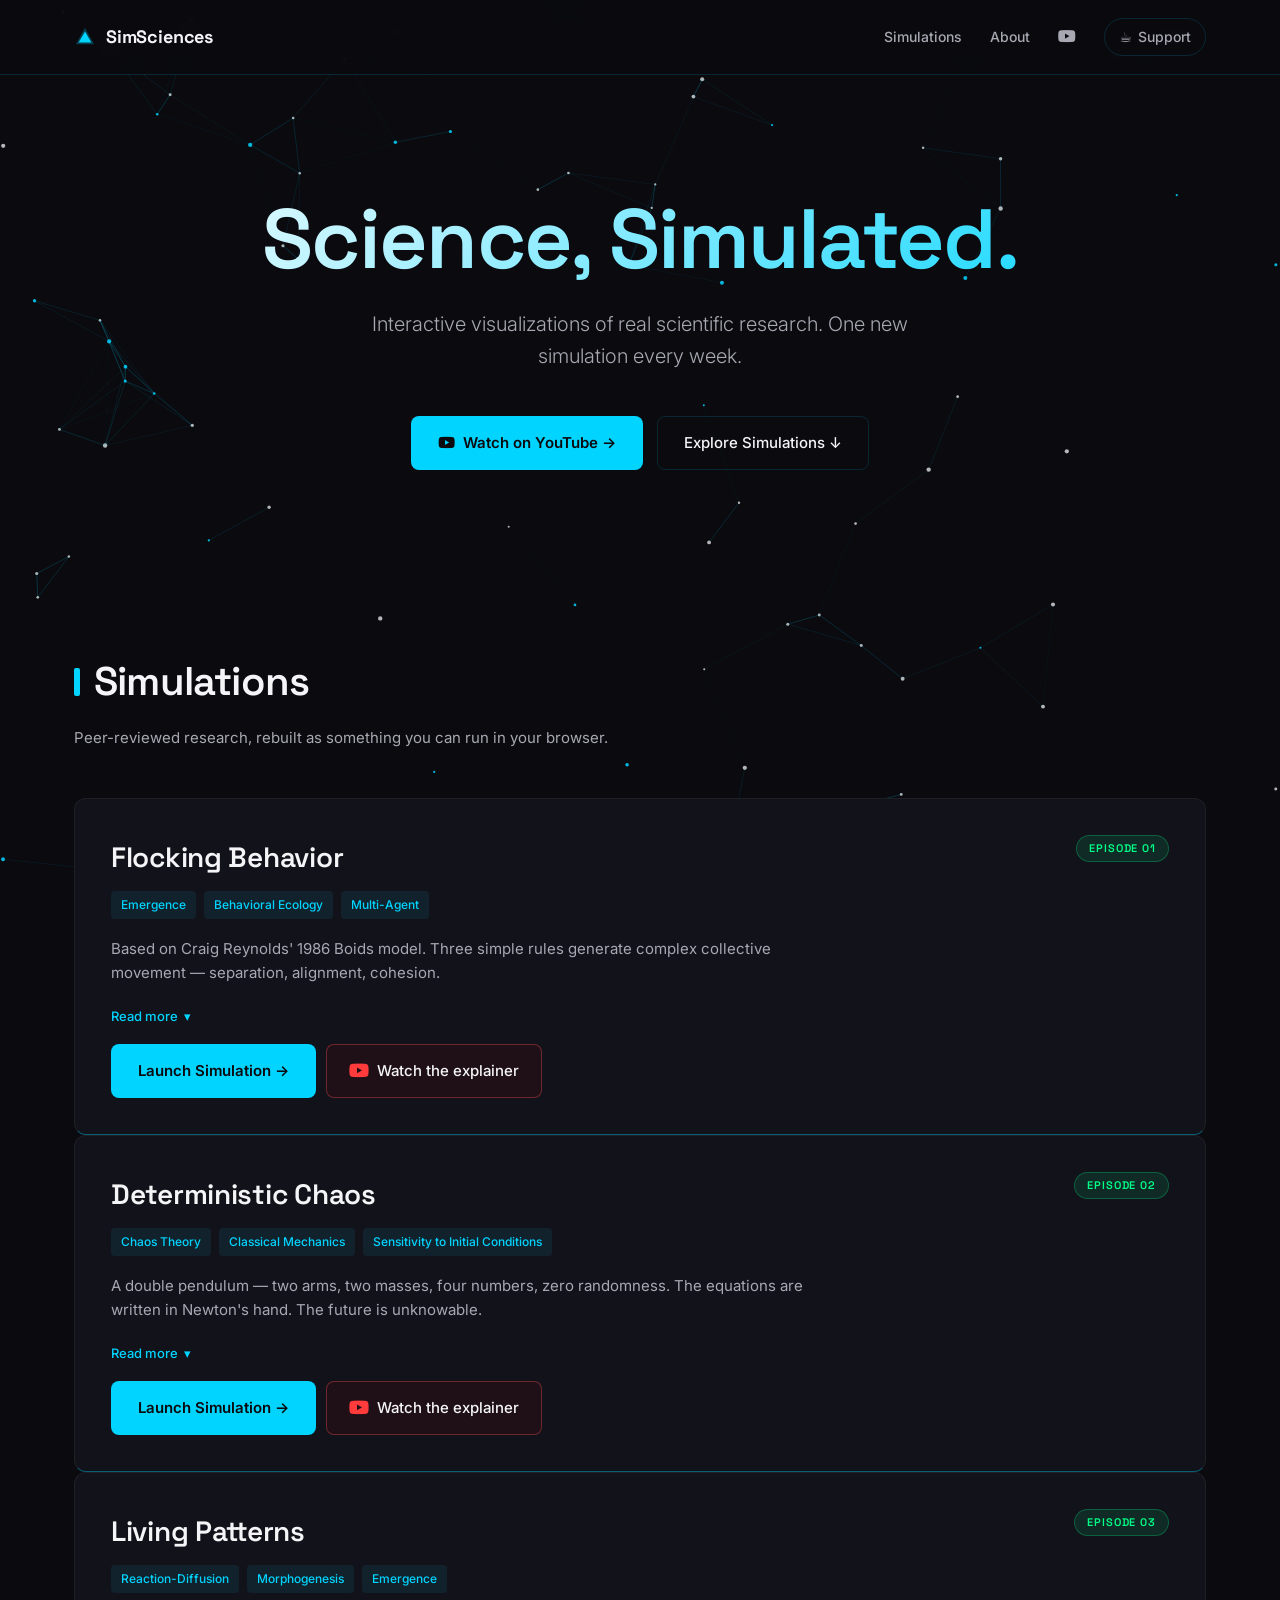
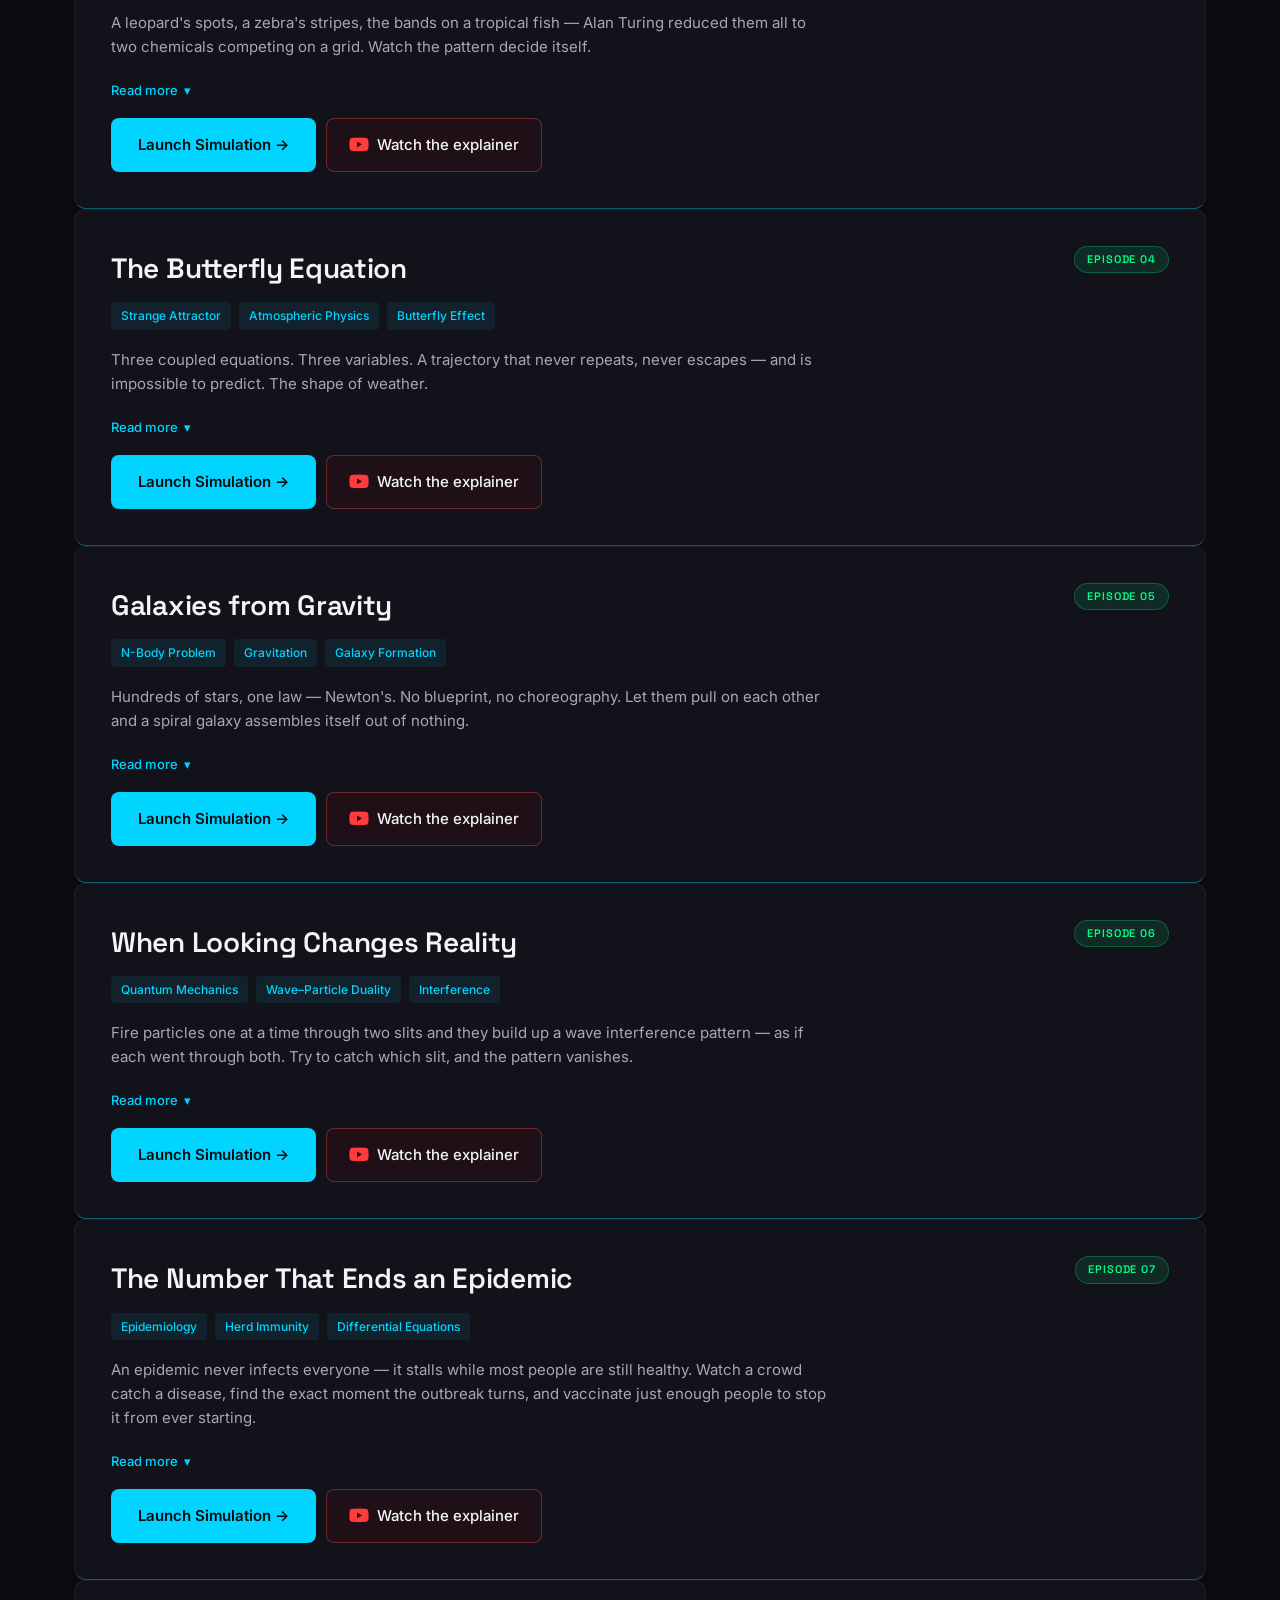
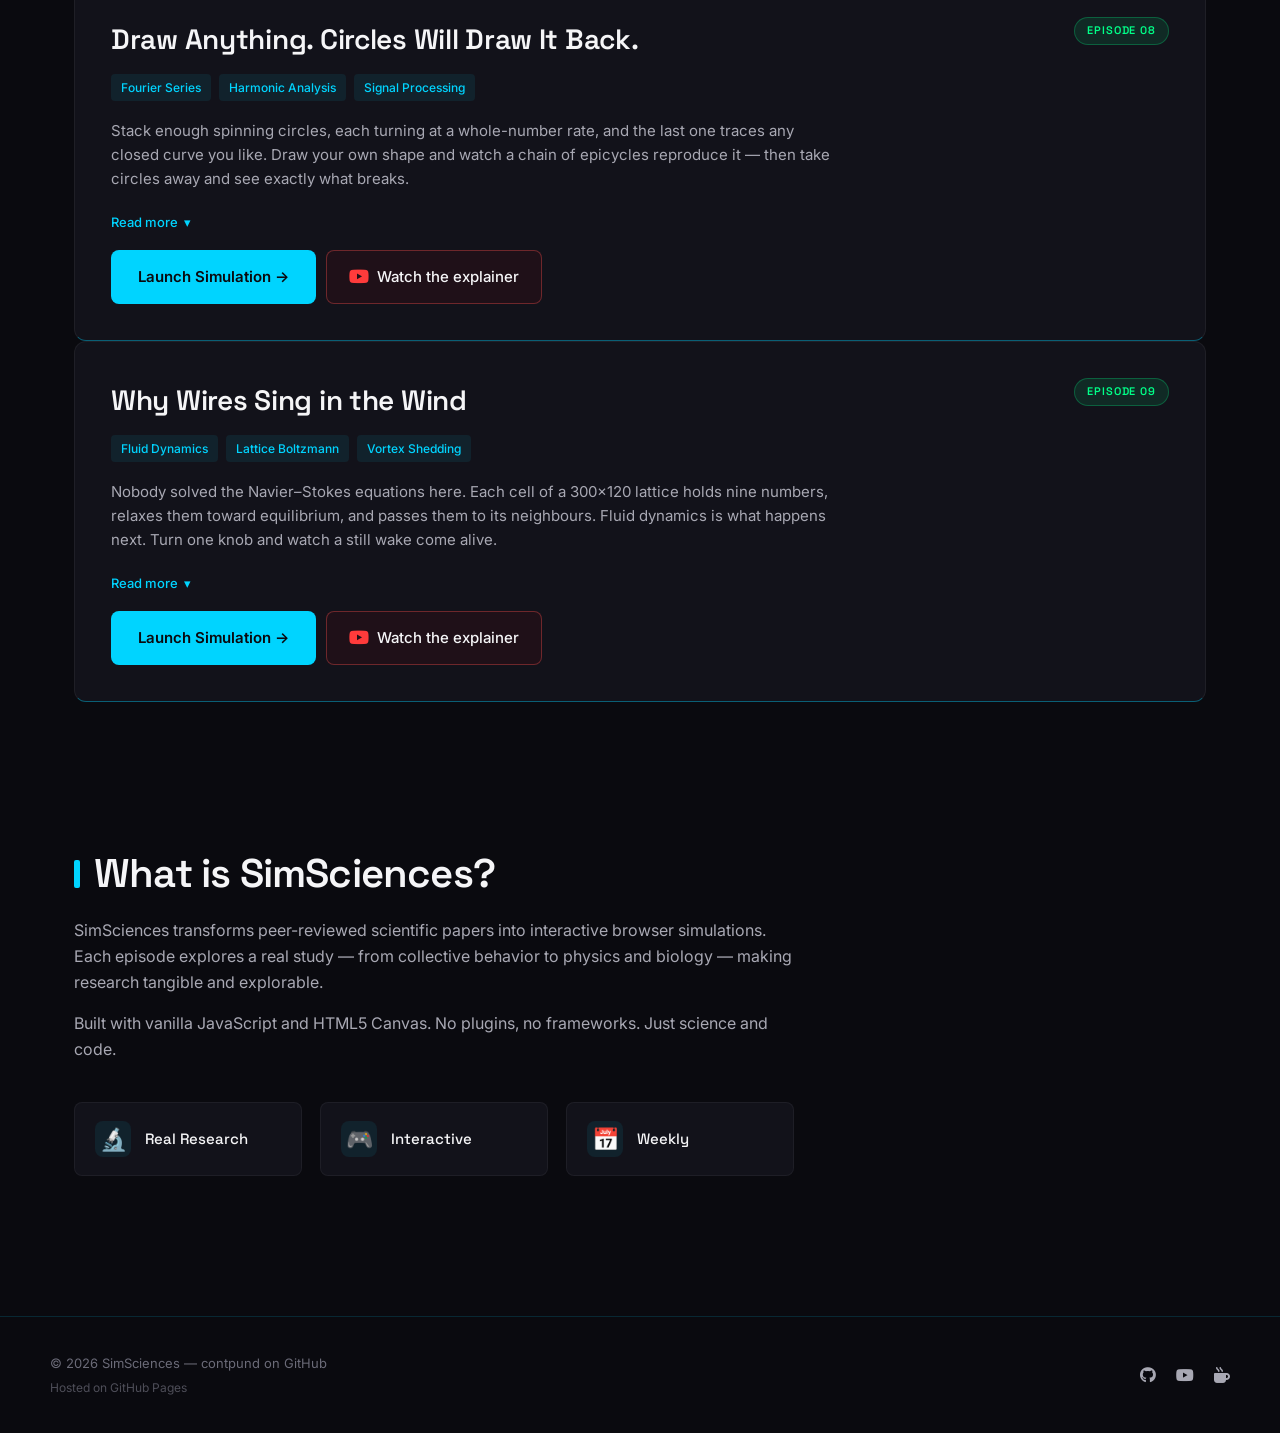
==== commit 1c8ef380: "landing: link the ep09 card to its video ep09 (72LIKcVgLO8) is uploaded and scheduled for 2026-07-28" ====
--- a/index.html
+++ b/index.html
@@ -1055,7 +1055,7 @@
           <a href="./fluid/" target="_blank" rel="noopener noreferrer" class="btn btn-primary">
             Launch Simulation →
           </a>
-          <a href="https://youtube.com/@simsciences" target="_blank" rel="noopener noreferrer" class="btn-yt" aria-label="Watch episode 09 on YouTube">
+          <a href="https://youtu.be/72LIKcVgLO8" target="_blank" rel="noopener noreferrer" class="btn-yt" aria-label="Watch episode 09 on YouTube">
             <i class="fa-brands fa-youtube yt-glyph"></i>
             <span>Watch the explainer</span>
           </a>
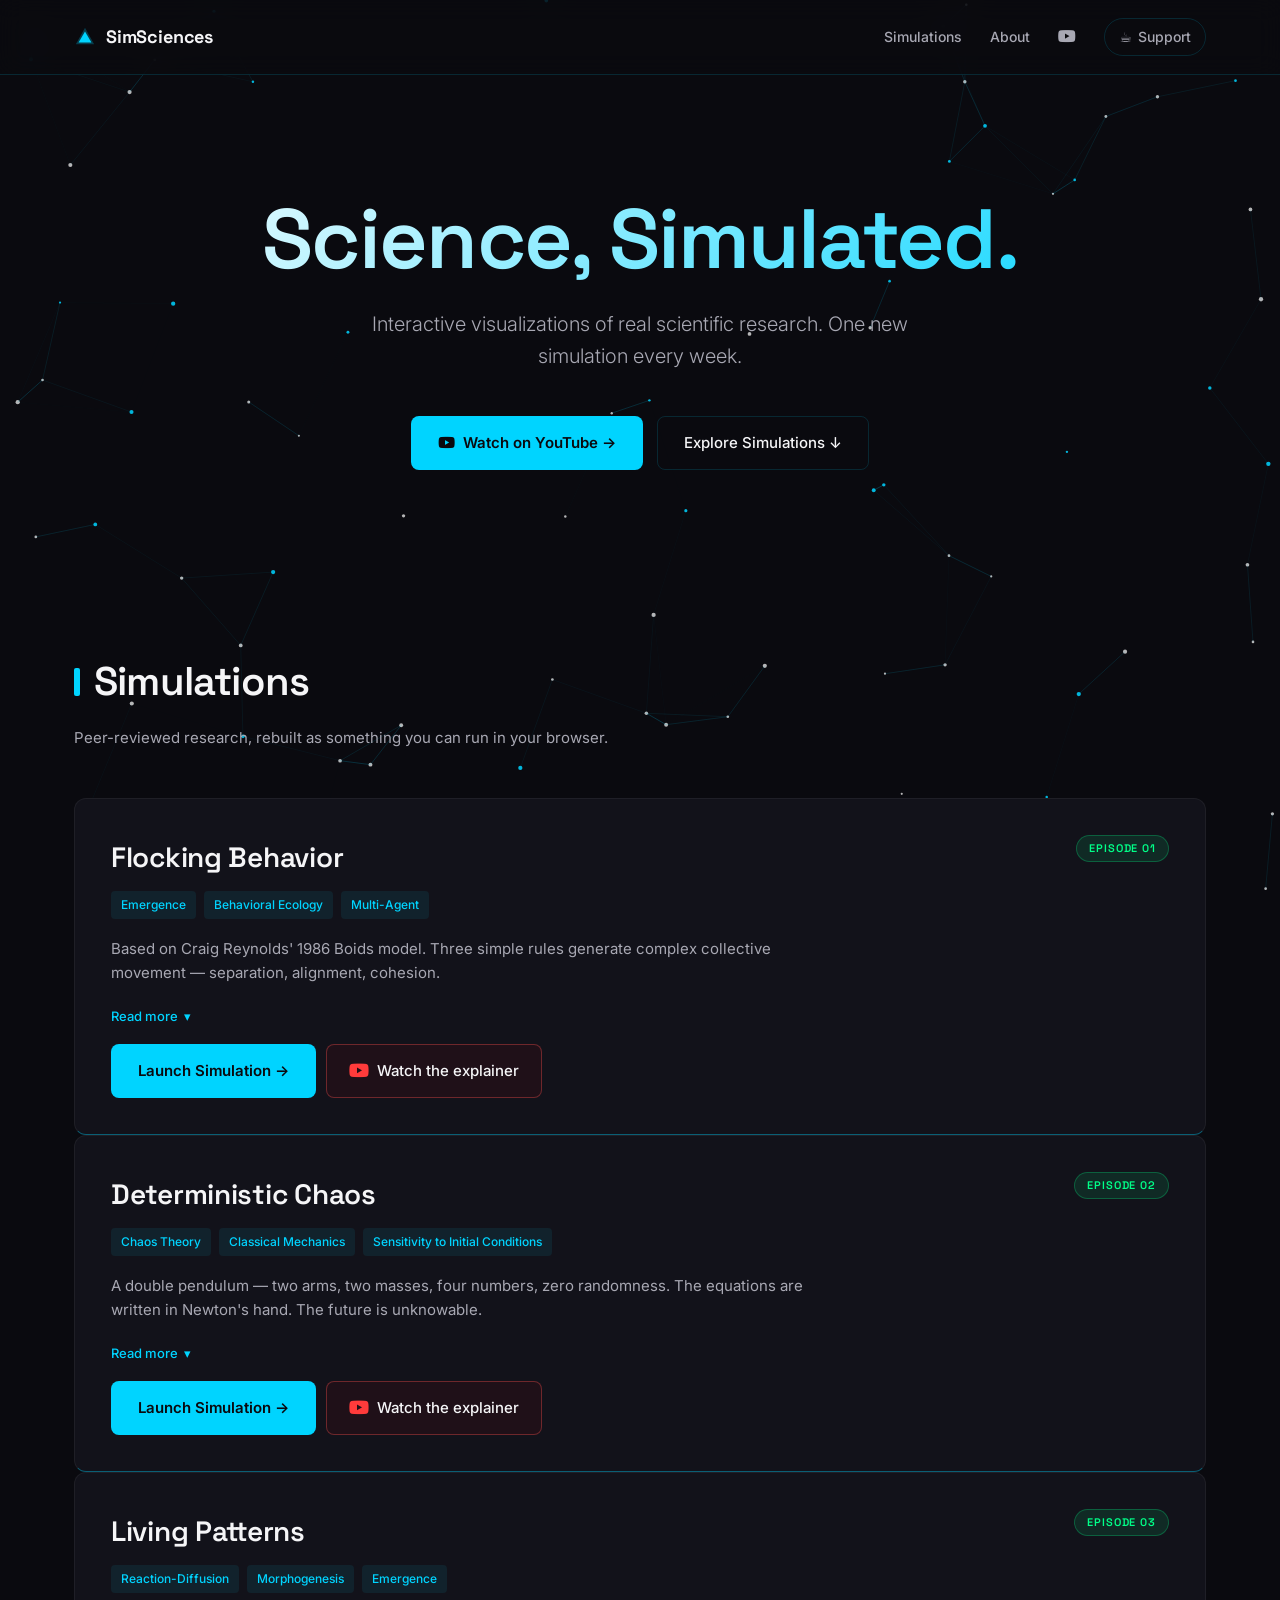
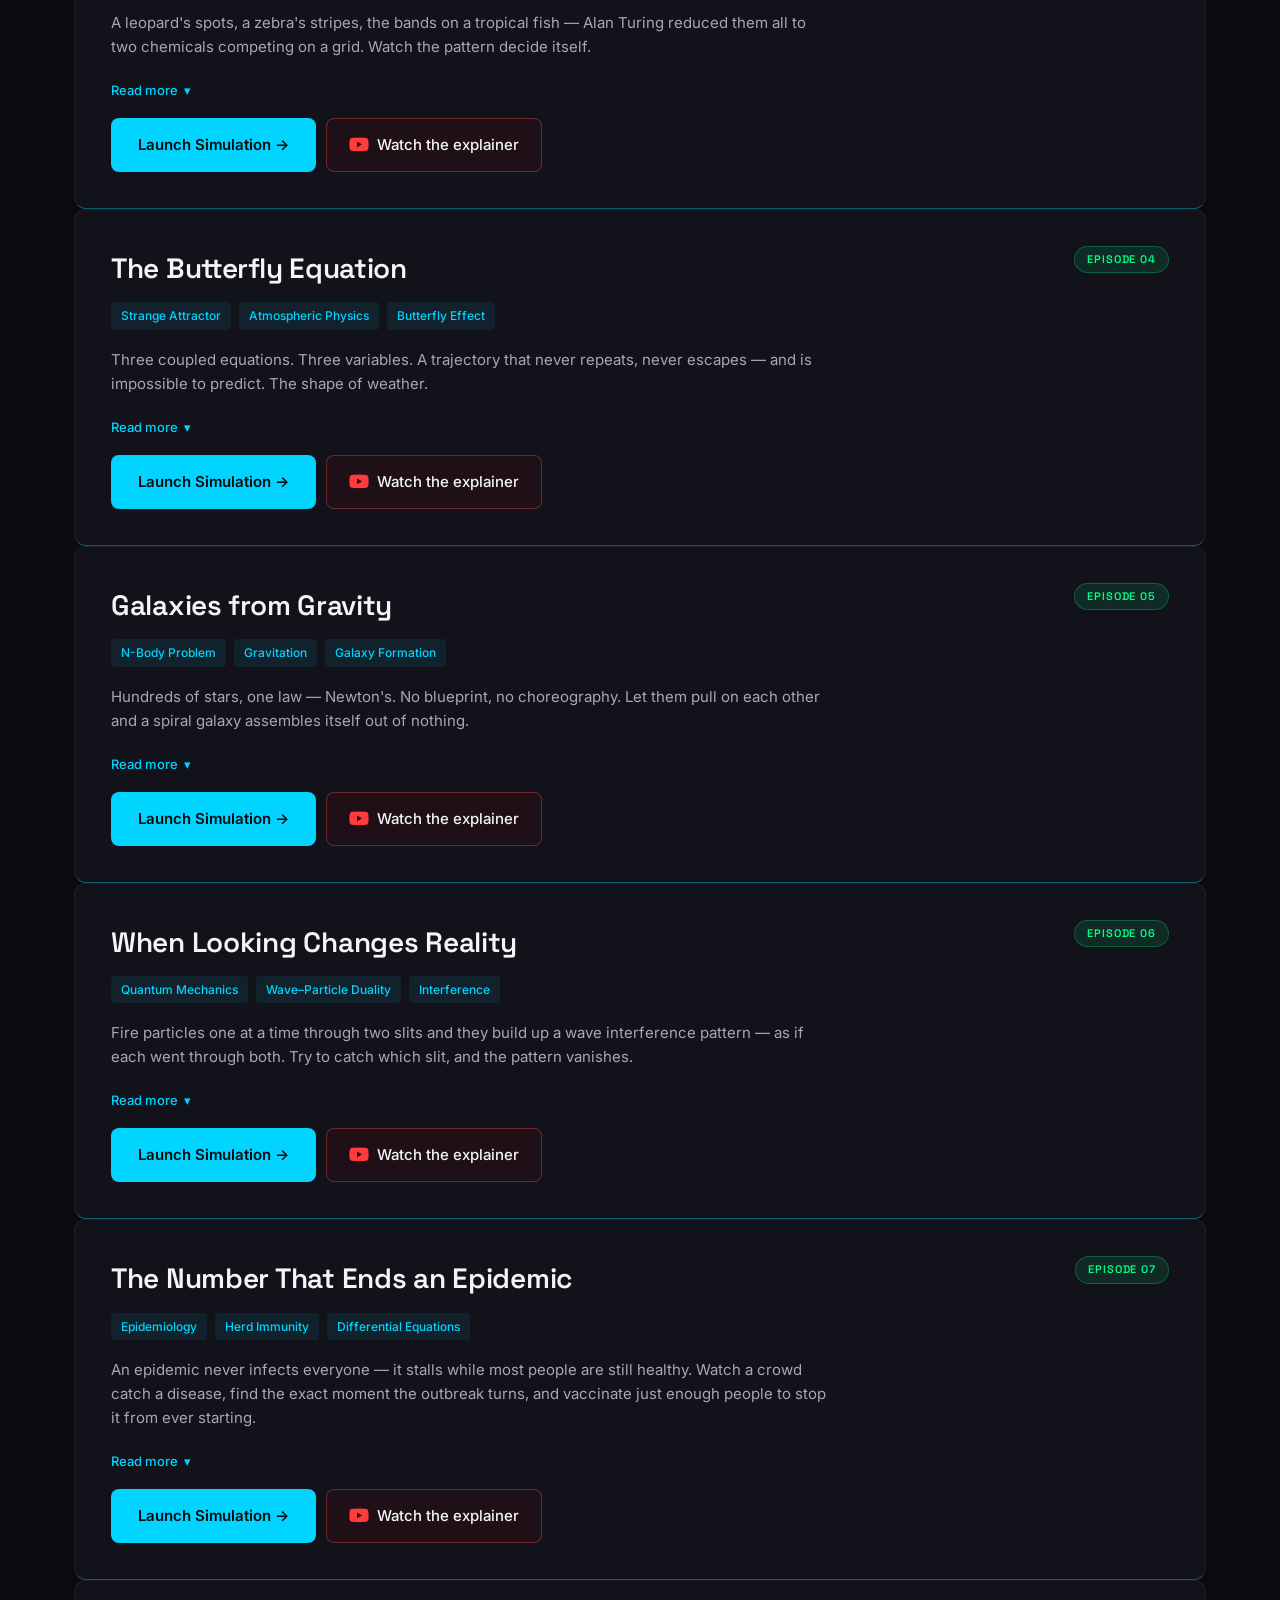
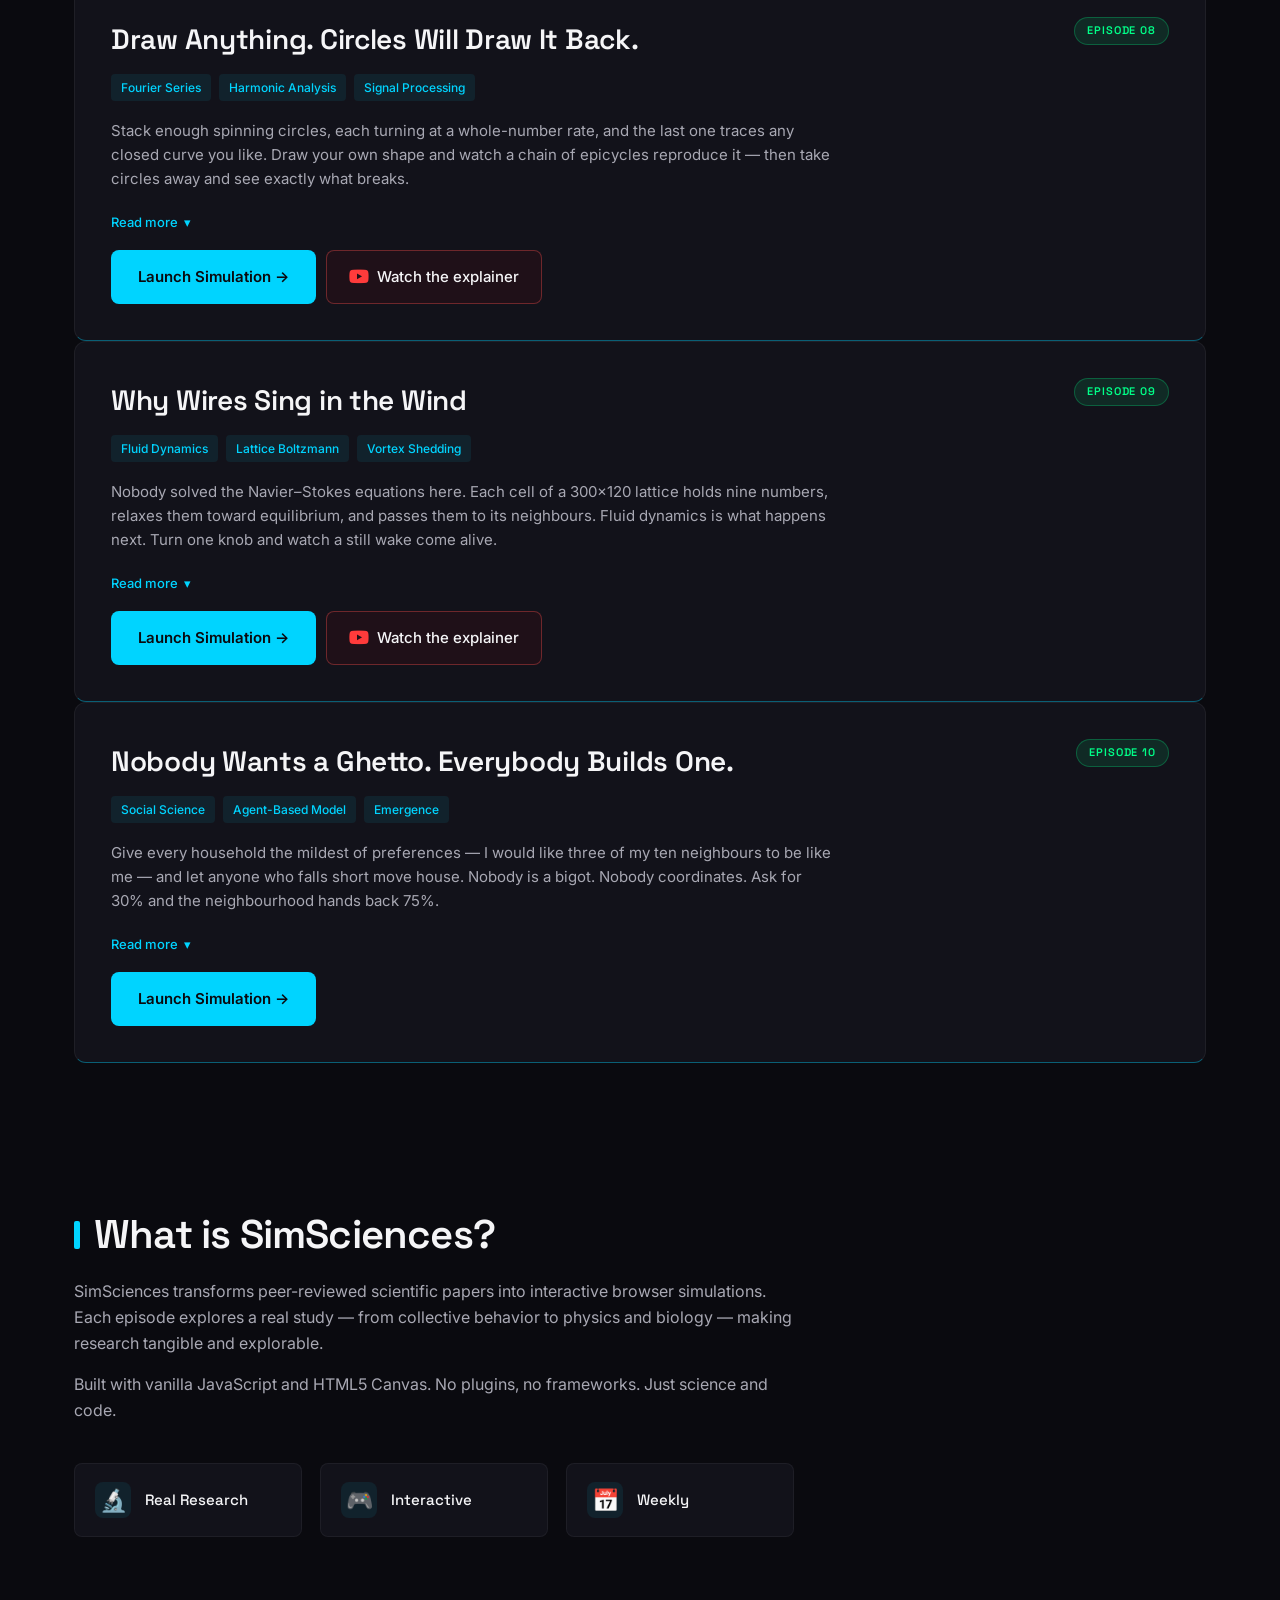
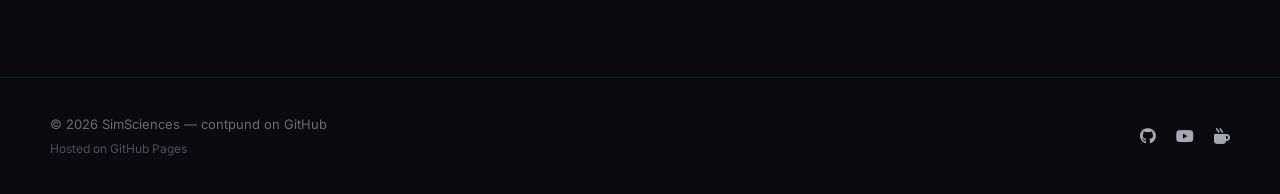
==== commit fce65c6a: "ep10: Schelling segregation — nobody wants a ghetto, everybody builds one An agent-based Schelling m" ====
--- a/index.html
+++ b/index.html
@@ -1058,6 +1058,59 @@
           <a href="https://youtu.be/72LIKcVgLO8" target="_blank" rel="noopener noreferrer" class="btn-yt" aria-label="Watch episode 09 on YouTube">
             <i class="fa-brands fa-youtube yt-glyph"></i>
             <span>Watch the explainer</span>
+          </a>
+        </div>
+      </article>
+
+      <article class="card">
+        <div class="card-header">
+          <h3>Nobody Wants a Ghetto. Everybody Builds One.</h3>
+          <span class="badge">Episode 10</span>
+        </div>
+
+        <div class="tags">
+          <span class="tag">Social Science</span>
+          <span class="tag">Agent-Based Model</span>
+          <span class="tag">Emergence</span>
+        </div>
+
+        <p class="card-desc">
+          Give every household the mildest of preferences — I would like three of my ten neighbours to be like me — and let anyone who falls short move house. Nobody is a bigot. Nobody coordinates. Ask for 30% and the neighbourhood hands back 75%.
+        </p>
+
+        <button class="read-more-toggle" type="button" aria-expanded="false" aria-controls="sci-schelling">
+          Read more <span class="chevron">▾</span>
+        </button>
+
+        <div class="scientific-text" id="sci-schelling">
+          <p><strong>Schelling's segregation model — the gap between what we want and what we get</strong></p>
+          <p>
+            Two groups of equal size are scattered at random across a grid, with a tenth of the homes left empty. Every agent looks at its eight neighbours and asks a single question: is the share of neighbours like me at least τ? If yes, it stays. If no, it moves to a vacant home chosen at random. That is the entire rule. Nobody chooses a destination because of who lives there — the unhappy simply leave.
+          </p>
+          <p>
+            Thomas Schelling wrote it in 1971 with coins on a chessboard, and it earned him a share of the 2005 Nobel Prize in economics. The point is not that people are prejudiced. The point is that a preference far too weak to be called prejudice still produces a segregated city.
+          </p>
+          <ul>
+            <li><strong>Ask for 30%, get 75%</strong> — measured here: a random mix scores S = 50.1%. Set τ = 0.30 and the grid settles, after 11 rounds, at S = 75.5%. Only 17.4% of agents were unhappy to begin with; that minority is enough to sort everybody</li>
+            <li><strong>Micromotives are not macrobehaviour</strong> — no agent ever wanted a neighbourhood 75% like itself. Every one of them would have been content with 30%. The 45-point gap is manufactured entirely by the rule, by nobody's intention</li>
+            <li><strong>A staircase, not a slope</strong> — an agent counts its like neighbours against however many neighbours it actually has, which is at most eight and fewer at an edge or beside an empty home. The like-fraction is a ratio of small whole numbers, so only certain values exist. τ = 0.34 and τ = 0.37 are therefore the very same demand, and settle identically: S = 78.8%, in exactly 10 rounds. Nudge τ to 0.38, just past 3/8, and the outcome jumps to S = 83.9%</li>
+            <li><strong>Six of eight is the last demand that works</strong> — τ = 0.75 still settles, at S = 99.5%, after 61 rounds. τ = 0.76 asks for seven of eight: run it 2000 rounds and 91.5% of the neighbourhood is still relocating every single round, segregation stalled at 57.1%. Worse sorting than τ = 0.30 delivered, with 81.5% of agents unhappy on top. Demanding more returns less</li>
+            <li><strong>Vacancy rescues the intolerant</strong> — that same τ = 0.80 grid does settle, at S = 99.9% and round 77, once 20% of the homes stand empty. Room to move is what makes an extreme demand satisfiable. Too little room jams everything instead: τ = 0.60 with 2% vacancy is still shuffling after 2000 rounds, though only 1.5% of agents relocate per round</li>
+          </ul>
+          <p>
+            The simulation will not tell you whether a given neighbourhood settles eventually. It cannot: at τ = 0.71 with 5% vacancy the moves per round plateau, tick upward, and only then collapse — the grid falls still at round 429. So the page reports what it sees, never what it foresees. "Settled" means nobody moved. "Still moving" means they were still moving when we last looked.
+          </p>
+          <p>
+            The uncomfortable corollary runs the other way too. If a segregated city is the aggregate of harmless individual preferences, then no individual can be blamed for it — and no individual, acting alone, can undo it.
+          </p>
+          <p class="reference">
+            Schelling, T. C. (1971). Dynamic models of segregation. Journal of Mathematical Sociology 1(2), 143–186. · Schelling, T. C. (1978). Micromotives and Macrobehavior. Norton. · Sveriges Riksbank Prize in Economic Sciences in Memory of Alfred Nobel (2005), awarded jointly to Robert Aumann and Thomas Schelling.
+          </p>
+        </div>
+
+        <div class="card-cta">
+          <a href="./schelling/" target="_blank" rel="noopener noreferrer" class="btn btn-primary">
+            Launch Simulation →
           </a>
         </div>
       </article>
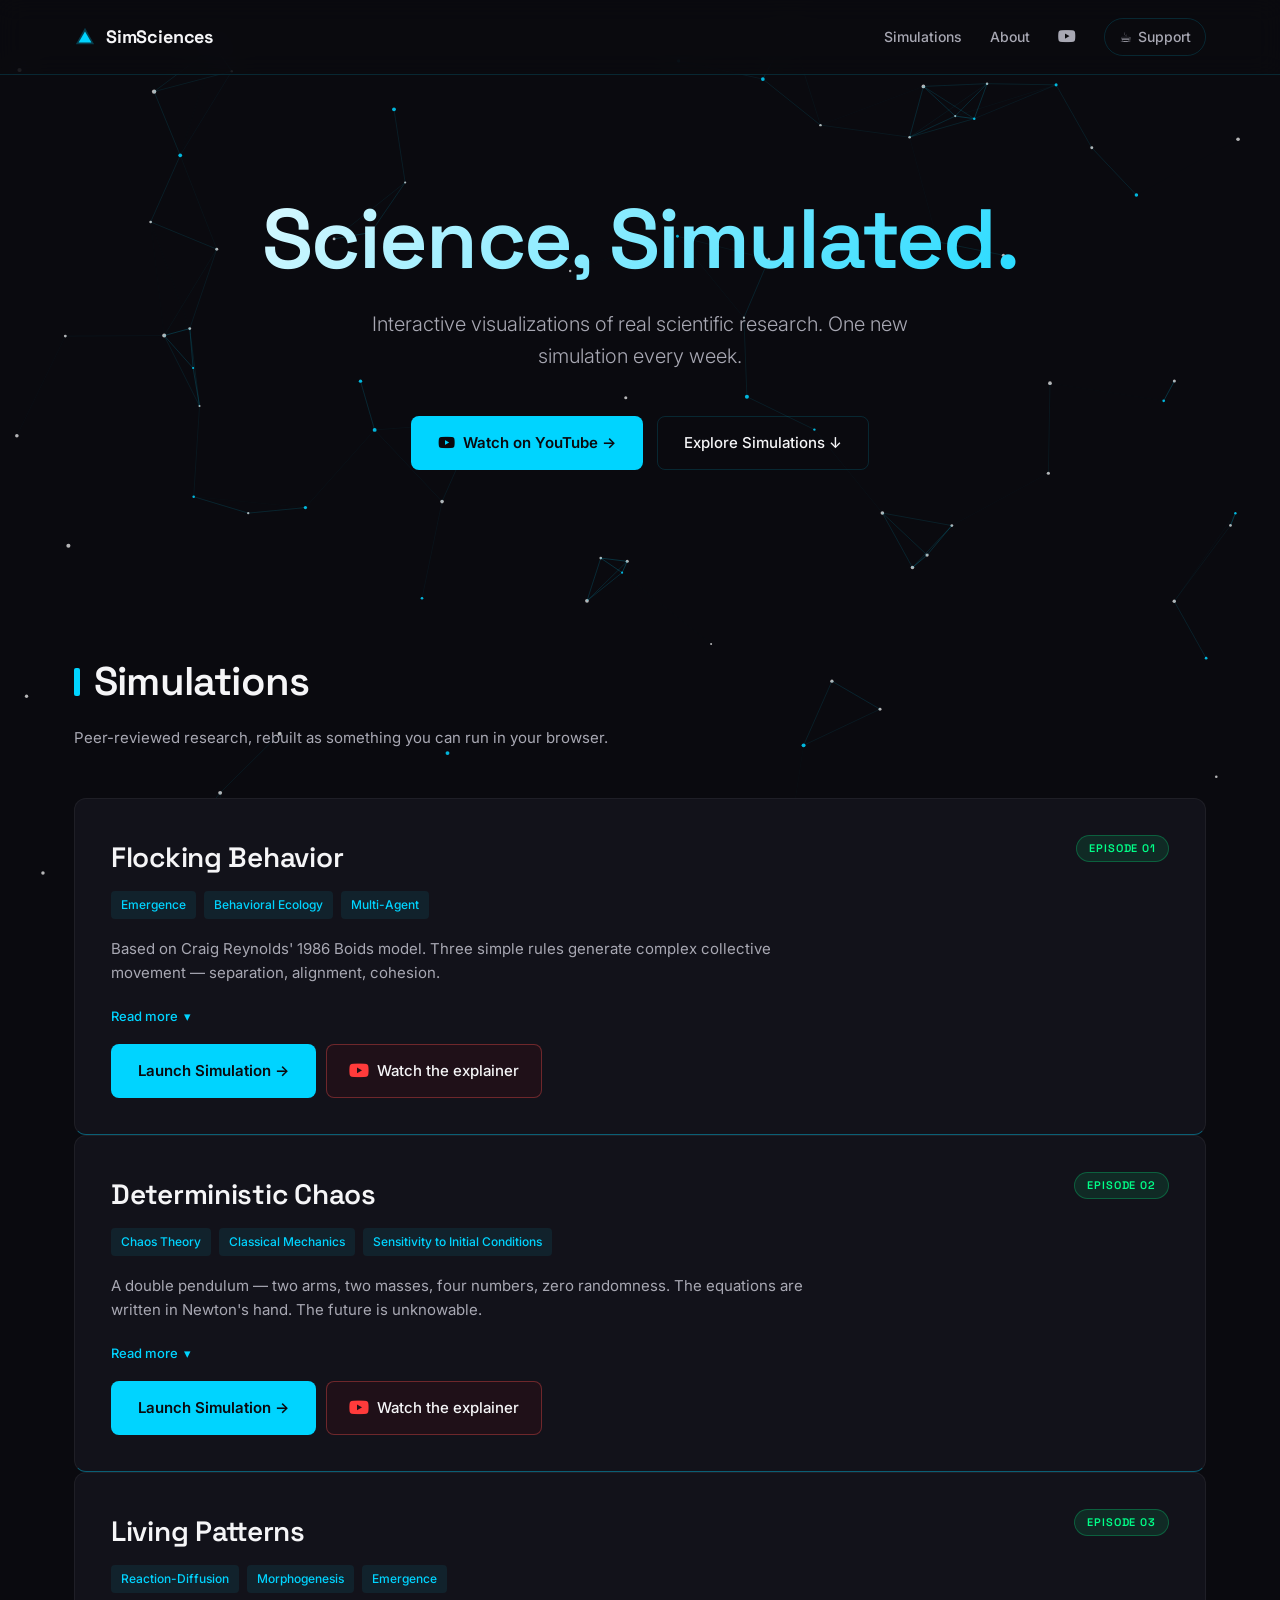
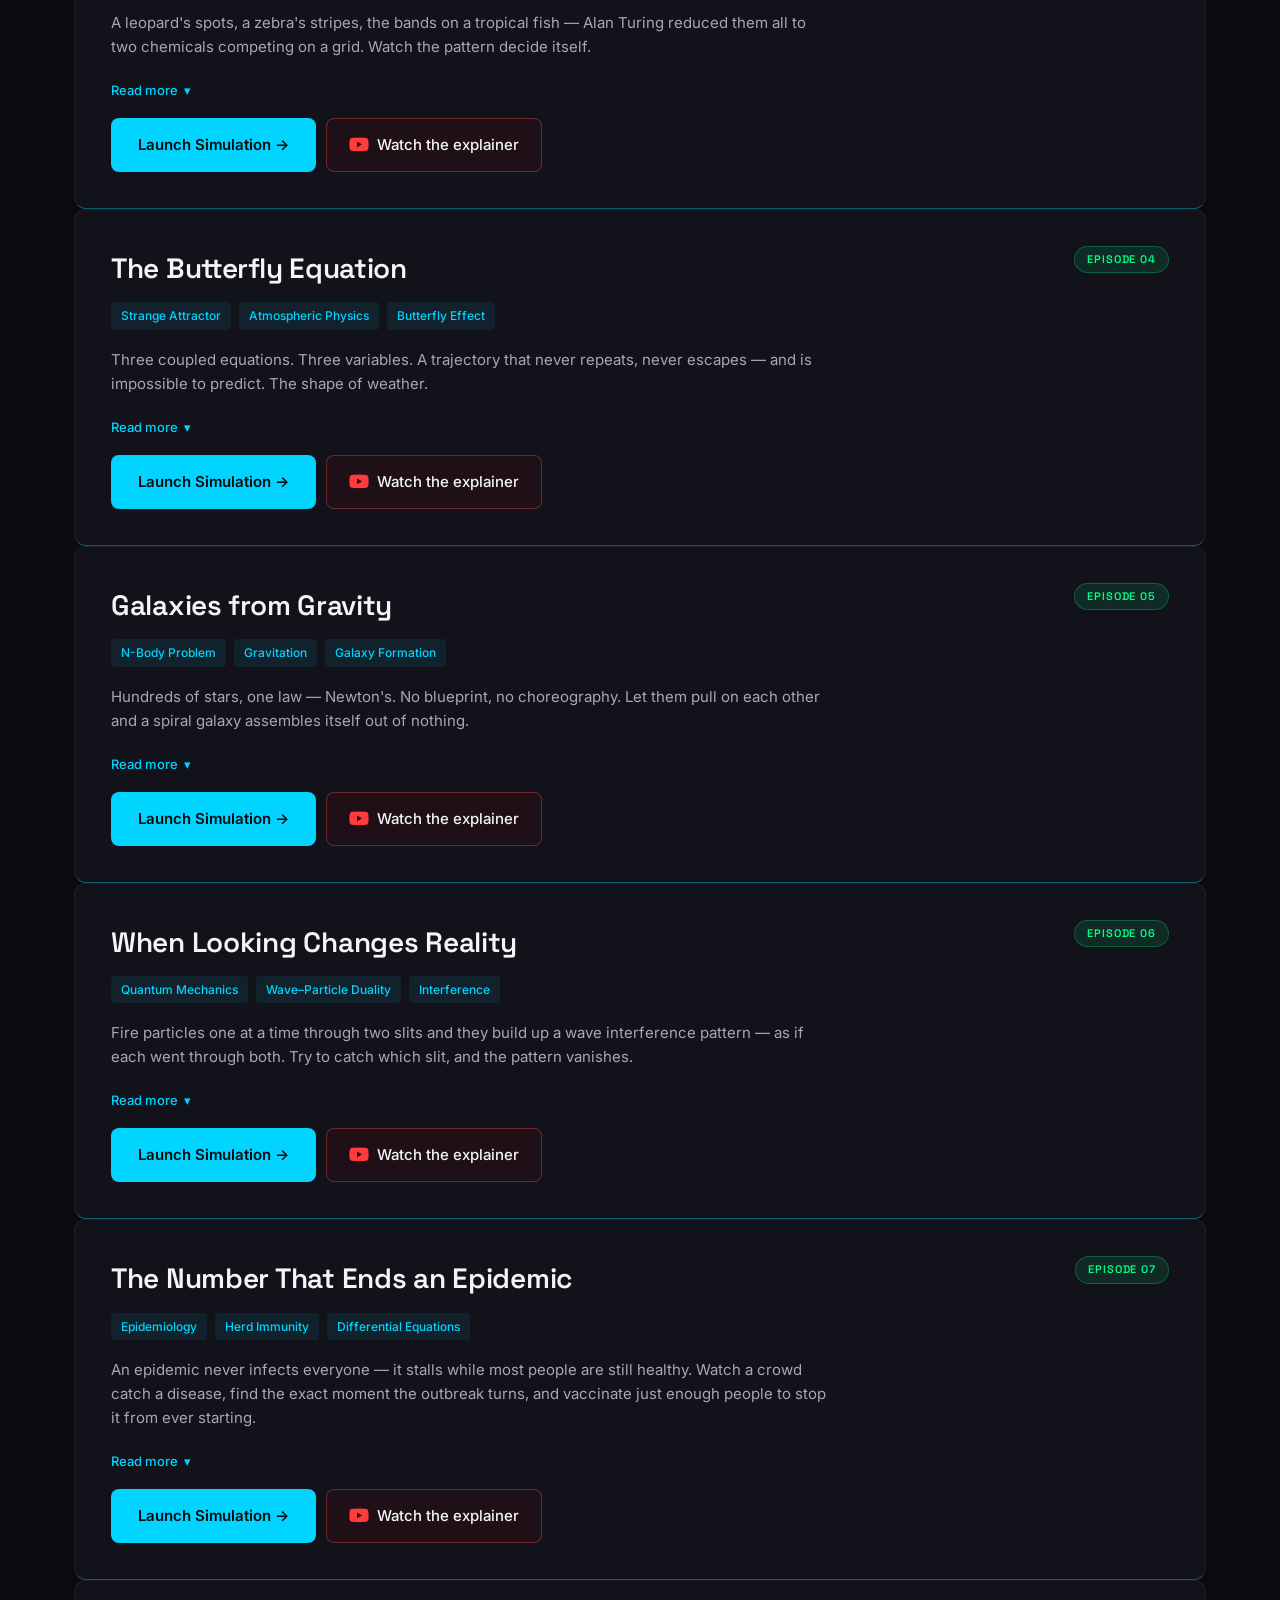
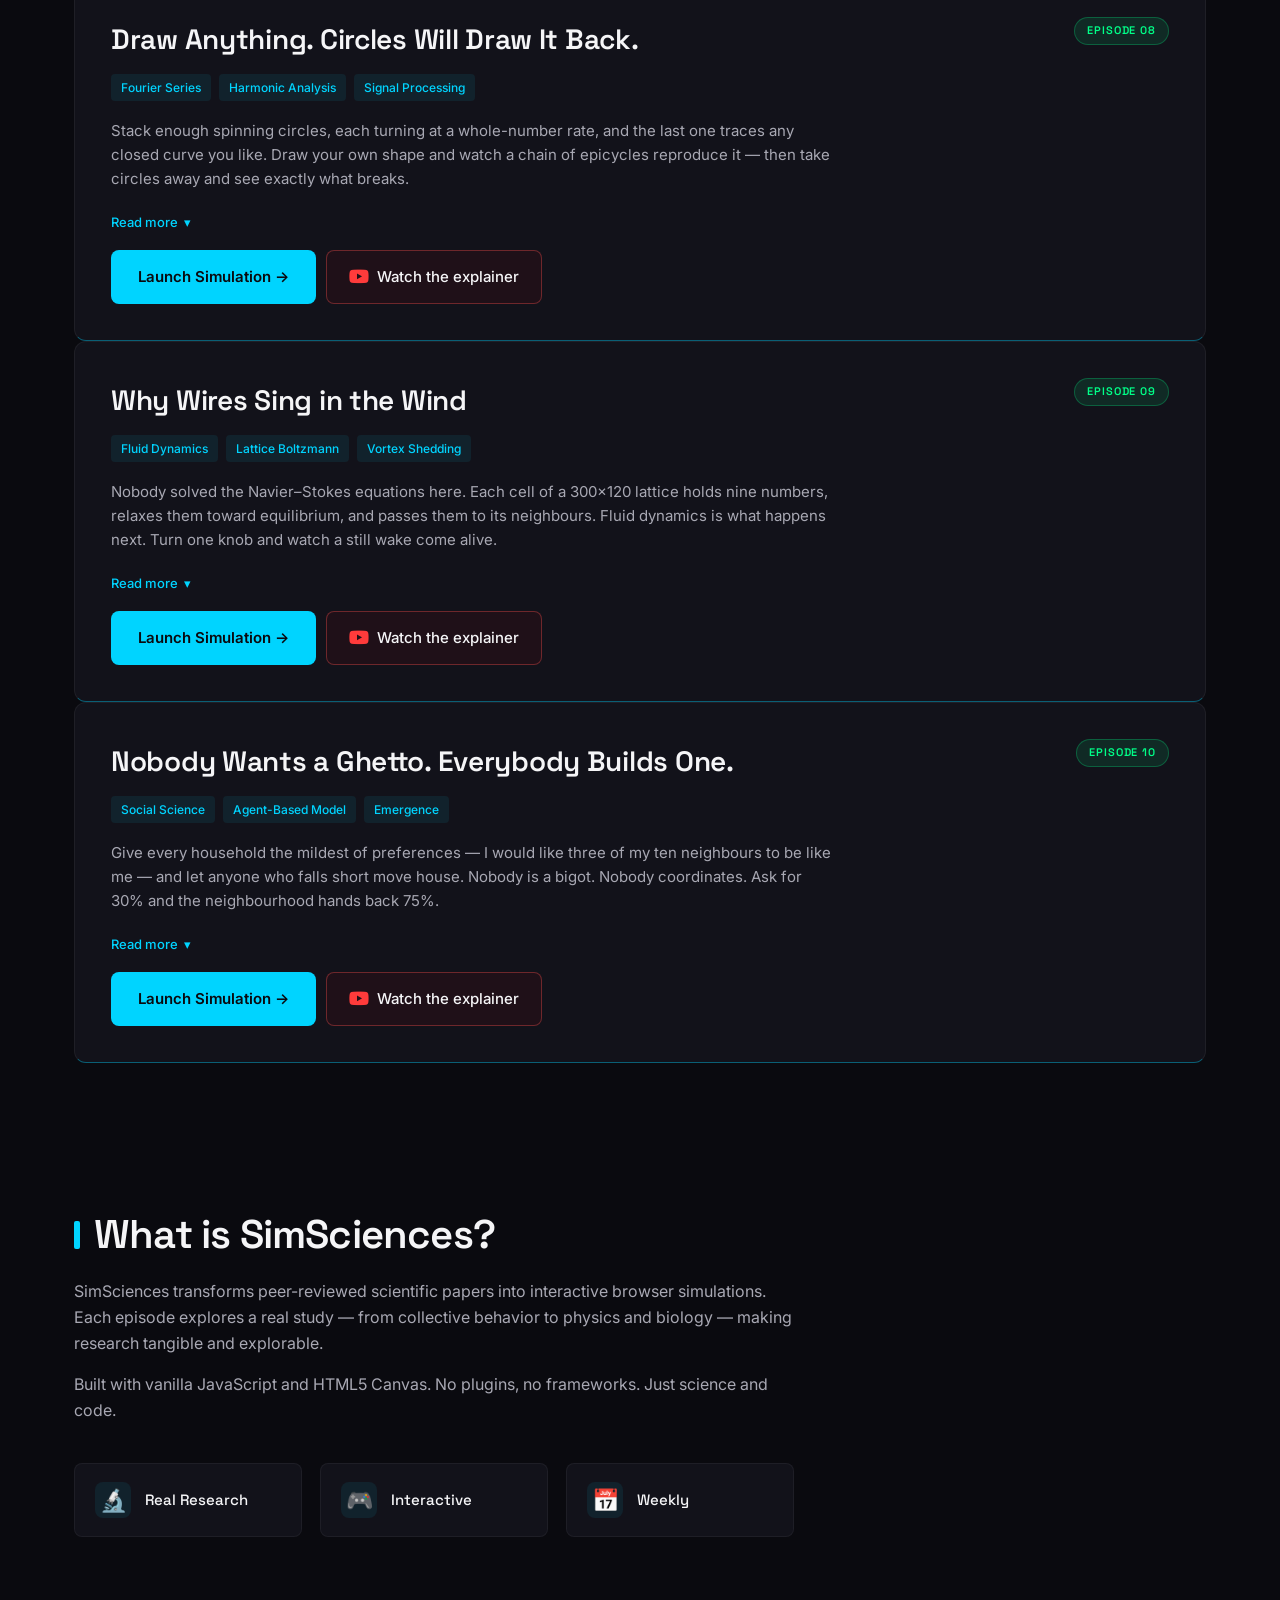
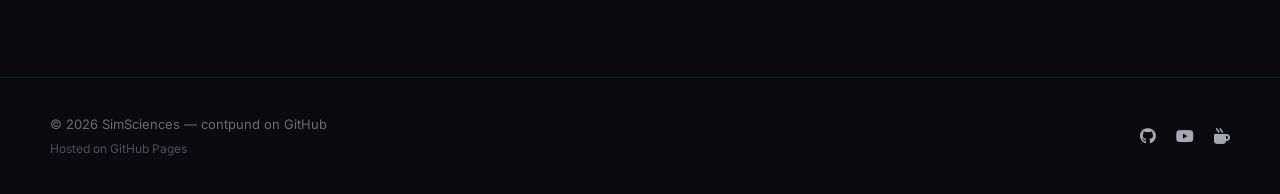
==== commit e62eb2a1: "ep10: link the Schelling explainer on the landing card Video is uploaded (private, scheduled 2026-08" ====
--- a/index.html
+++ b/index.html
@@ -1111,6 +1111,10 @@
         <div class="card-cta">
           <a href="./schelling/" target="_blank" rel="noopener noreferrer" class="btn btn-primary">
             Launch Simulation →
+          </a>
+          <a href="https://youtu.be/ljRInTtQ5Ns" target="_blank" rel="noopener noreferrer" class="btn-yt" aria-label="Watch episode 10 on YouTube">
+            <i class="fa-brands fa-youtube yt-glyph"></i>
+            <span>Watch the explainer</span>
           </a>
         </div>
       </article>
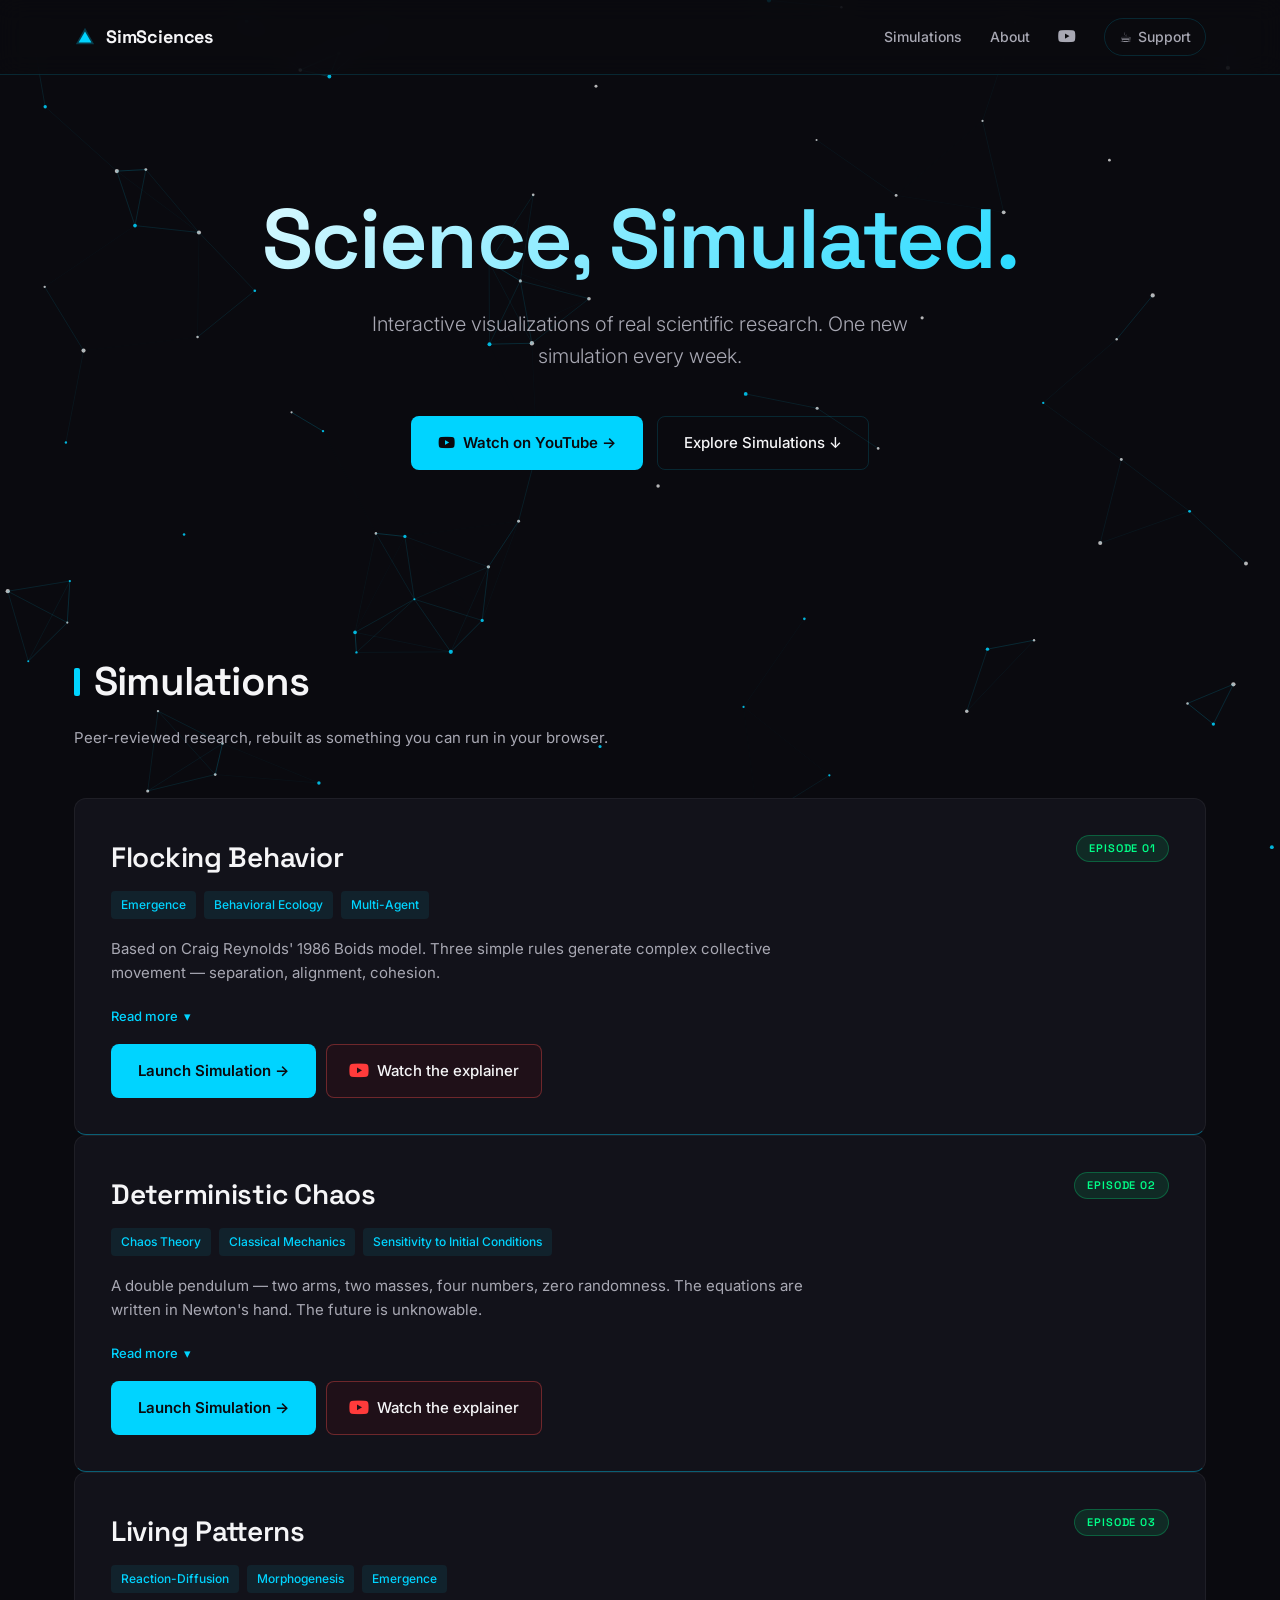
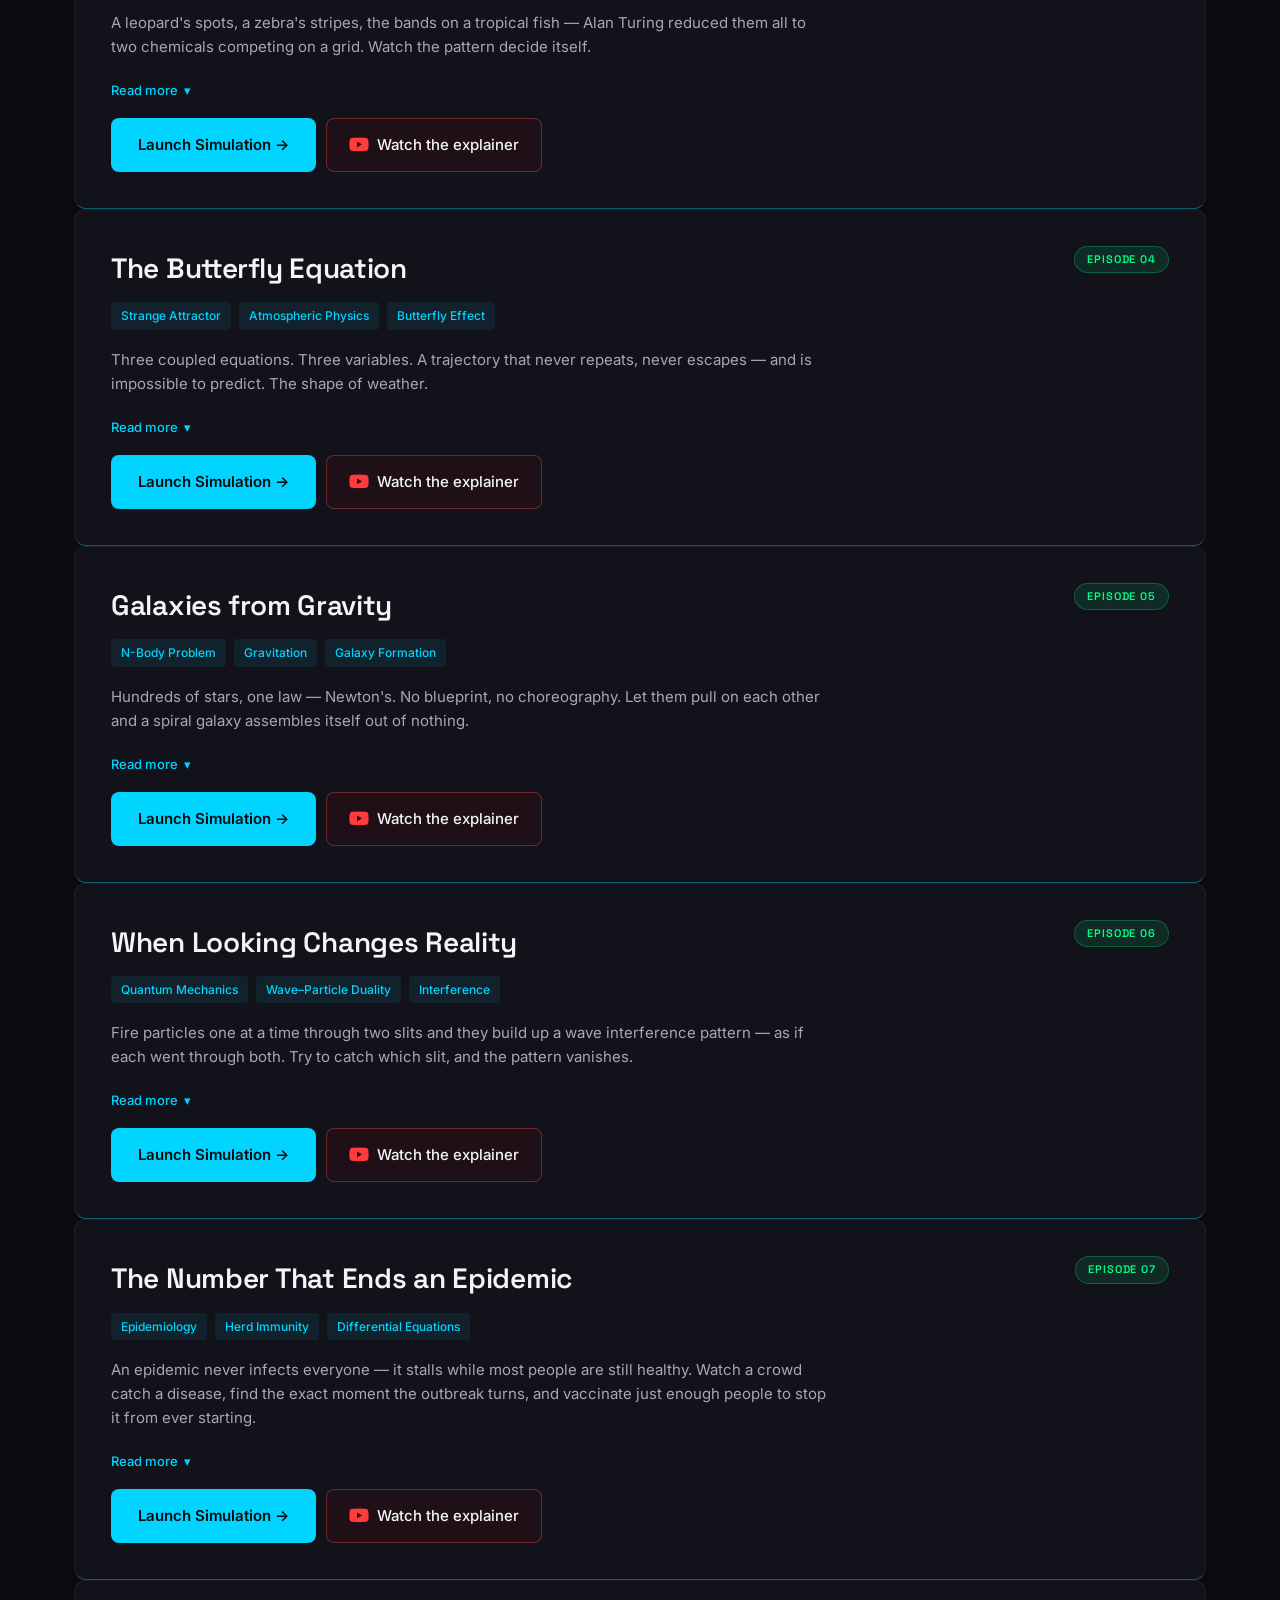
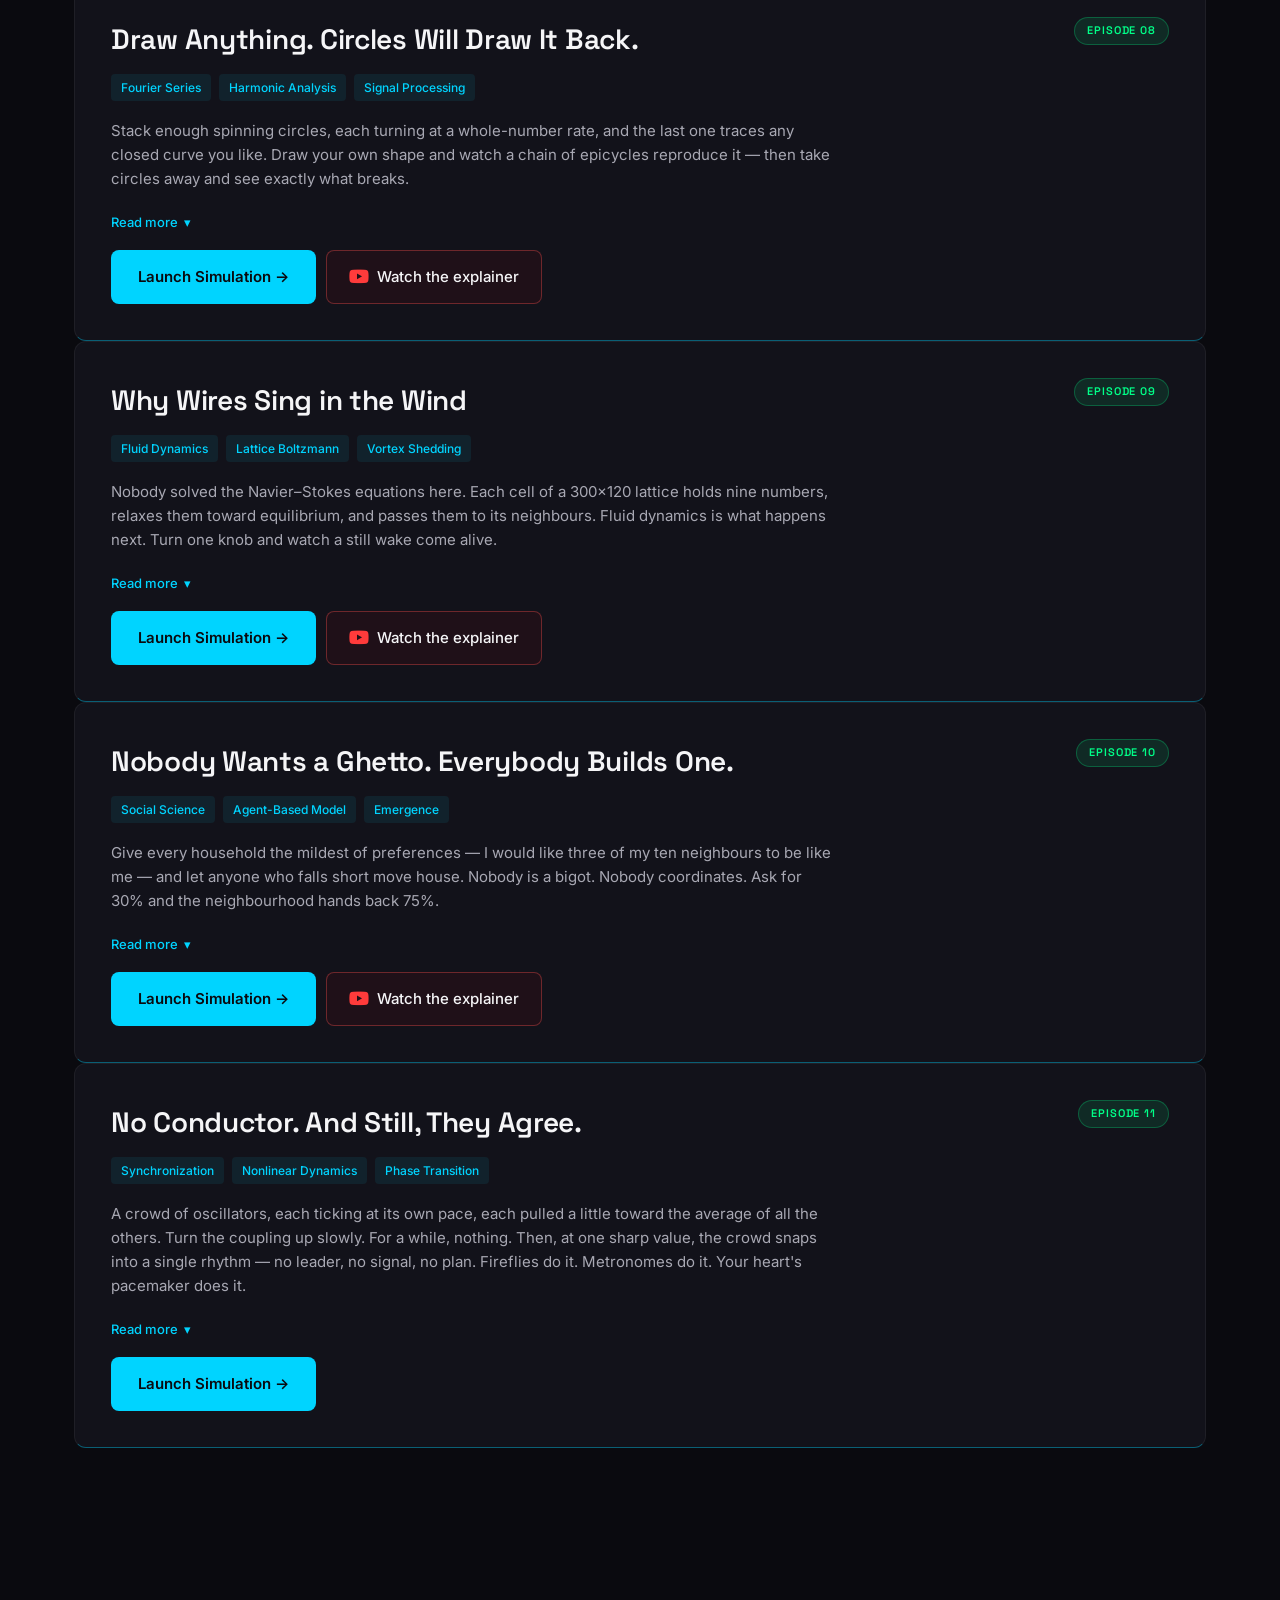
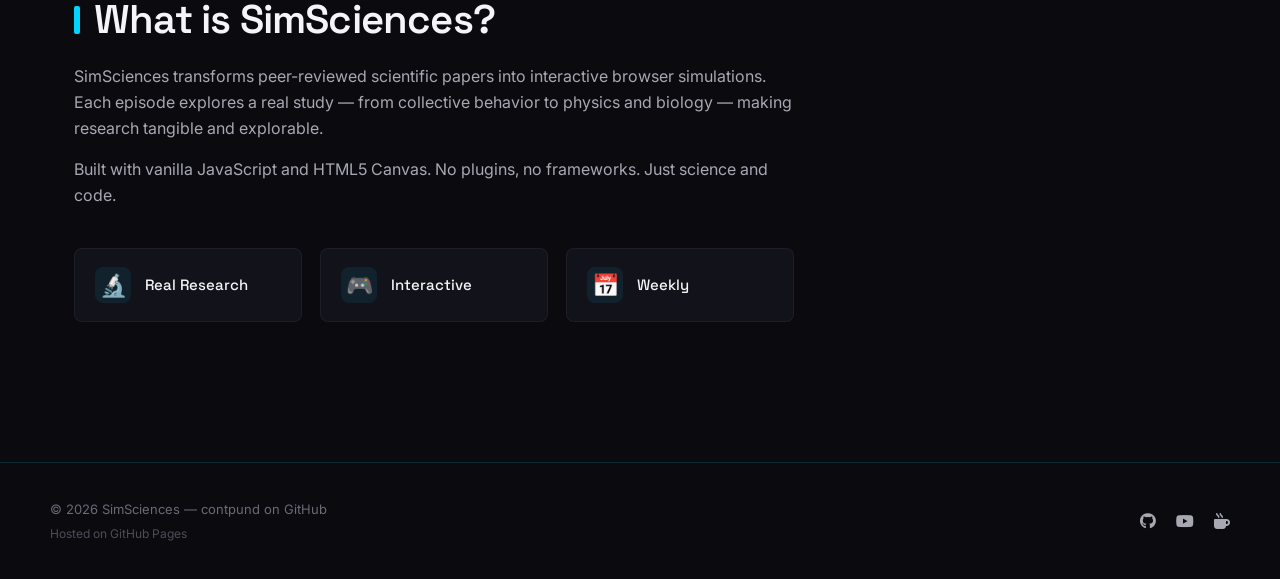
==== commit 1b983f98: "ep11: Kuramoto synchronisation — no conductor, and still they agree N phase oscillators, each at its" ====
--- a/index.html
+++ b/index.html
@@ -1115,6 +1115,55 @@
           <a href="https://youtu.be/ljRInTtQ5Ns" target="_blank" rel="noopener noreferrer" class="btn-yt" aria-label="Watch episode 10 on YouTube">
             <i class="fa-brands fa-youtube yt-glyph"></i>
             <span>Watch the explainer</span>
+          </a>
+        </div>
+      </article>
+
+      <article class="card">
+        <div class="card-header">
+          <h3>No Conductor. And Still, They Agree.</h3>
+          <span class="badge">Episode 11</span>
+        </div>
+
+        <div class="tags">
+          <span class="tag">Synchronization</span>
+          <span class="tag">Nonlinear Dynamics</span>
+          <span class="tag">Phase Transition</span>
+        </div>
+
+        <p class="card-desc">
+          A crowd of oscillators, each ticking at its own pace, each pulled a little toward the average of all the others. Turn the coupling up slowly. For a while, nothing. Then, at one sharp value, the crowd snaps into a single rhythm — no leader, no signal, no plan. Fireflies do it. Metronomes do it. Your heart's pacemaker does it.
+        </p>
+
+        <button class="read-more-toggle" type="button" aria-expanded="false" aria-controls="sci-kuramoto">
+          Read more <span class="chevron">▾</span>
+        </button>
+
+        <div class="scientific-text" id="sci-kuramoto">
+          <p><strong>The Kuramoto model — where synchrony comes from</strong></p>
+          <p>
+            Take N oscillators. Each one is just a phase θ running around a circle, and left alone it turns at its own natural frequency ω — drawn once at random, some fast, some slow, and never changed. Now couple them: every oscillator feels a pull toward the average phase of the whole population, with strength K. That is the entire model: dθ_i/dt = ω_i + (K/N)·Σ_j sin(θ_j − θ_i).
+          </p>
+          <p>
+            The thing to watch is the order parameter r, the length of the average of all the phase vectors. r = 0 means the phases are scattered around the circle and cancel out — noise. r = 1 means every oscillator sits at the same phase — perfect synchrony. Nobody sets r. It is what the crowd does.
+          </p>
+          <ul>
+            <li><strong>A sharp threshold</strong> — for frequencies drawn from a Lorentzian of half-width γ, Kuramoto solved the model exactly: nothing synchronises until the coupling crosses K_c = 2γ. Below it, the only stable state is incoherence. Measured here with γ = 0.60, so K_c = 1.20 exactly</li>
+            <li><strong>An exact curve, unbidden</strong> — above threshold the steady coherence is r = √(1 − K_c/K). Measured in this simulation (N = 1000): at K = 1.8 the crowd settles at r = 0.60, against a predicted 0.58; at K = 3.6, r = 0.83 against 0.82. The coherence lands on Kuramoto's curve, and nobody put that curve in the code</li>
+            <li><strong>Who locks and who drifts</strong> — an oscillator joins the synchronised cluster only if its natural frequency is close enough to the mean: |ω| &lt; K·r. At K = 3.6 that is 88% of them, locked into one packet. The remaining 12% — the fastest and slowest — never lock. They drift around the circle forever, visible as the loose dots orbiting the bright arc</li>
+            <li><strong>A second-order phase transition</strong> — just above K_c the coherence grows like √(K − K_c). Cross the threshold and order appears continuously from nothing, the same mathematical signature as a magnet cooling below its Curie point</li>
+          </ul>
+          <p>
+            Yoshiki Kuramoto wrote this down in 1975, and it turned out to describe an astonishing range of the world. Fireflies of the species Photinus carolinus flash in unison across whole hillsides. Metronomes started at random on a shared, freely-rocking base drift into lockstep within minutes. The ten-thousand pacemaker cells of your heart's sinoatrial node fire together because each nudges its neighbours. Applause in a hall, generators on a power grid, neurons in the suprachiasmatic clock behind your eyes — all of them are a crowd agreeing on a rhythm with no conductor at all.
+          </p>
+          <p class="reference">
+            Kuramoto, Y. (1975). Self-entrainment of a population of coupled non-linear oscillators. In International Symposium on Mathematical Problems in Theoretical Physics. Lecture Notes in Physics 39, 420–422. Springer. · Strogatz, S. H. (2000). From Kuramoto to Crawford. Physica D 143, 1–20. · Acebrón, J. A. et al. (2005). The Kuramoto model. Rev. Mod. Phys. 77, 137.
+          </p>
+        </div>
+
+        <div class="card-cta">
+          <a href="./kuramoto/" target="_blank" rel="noopener noreferrer" class="btn btn-primary">
+            Launch Simulation →
           </a>
         </div>
       </article>
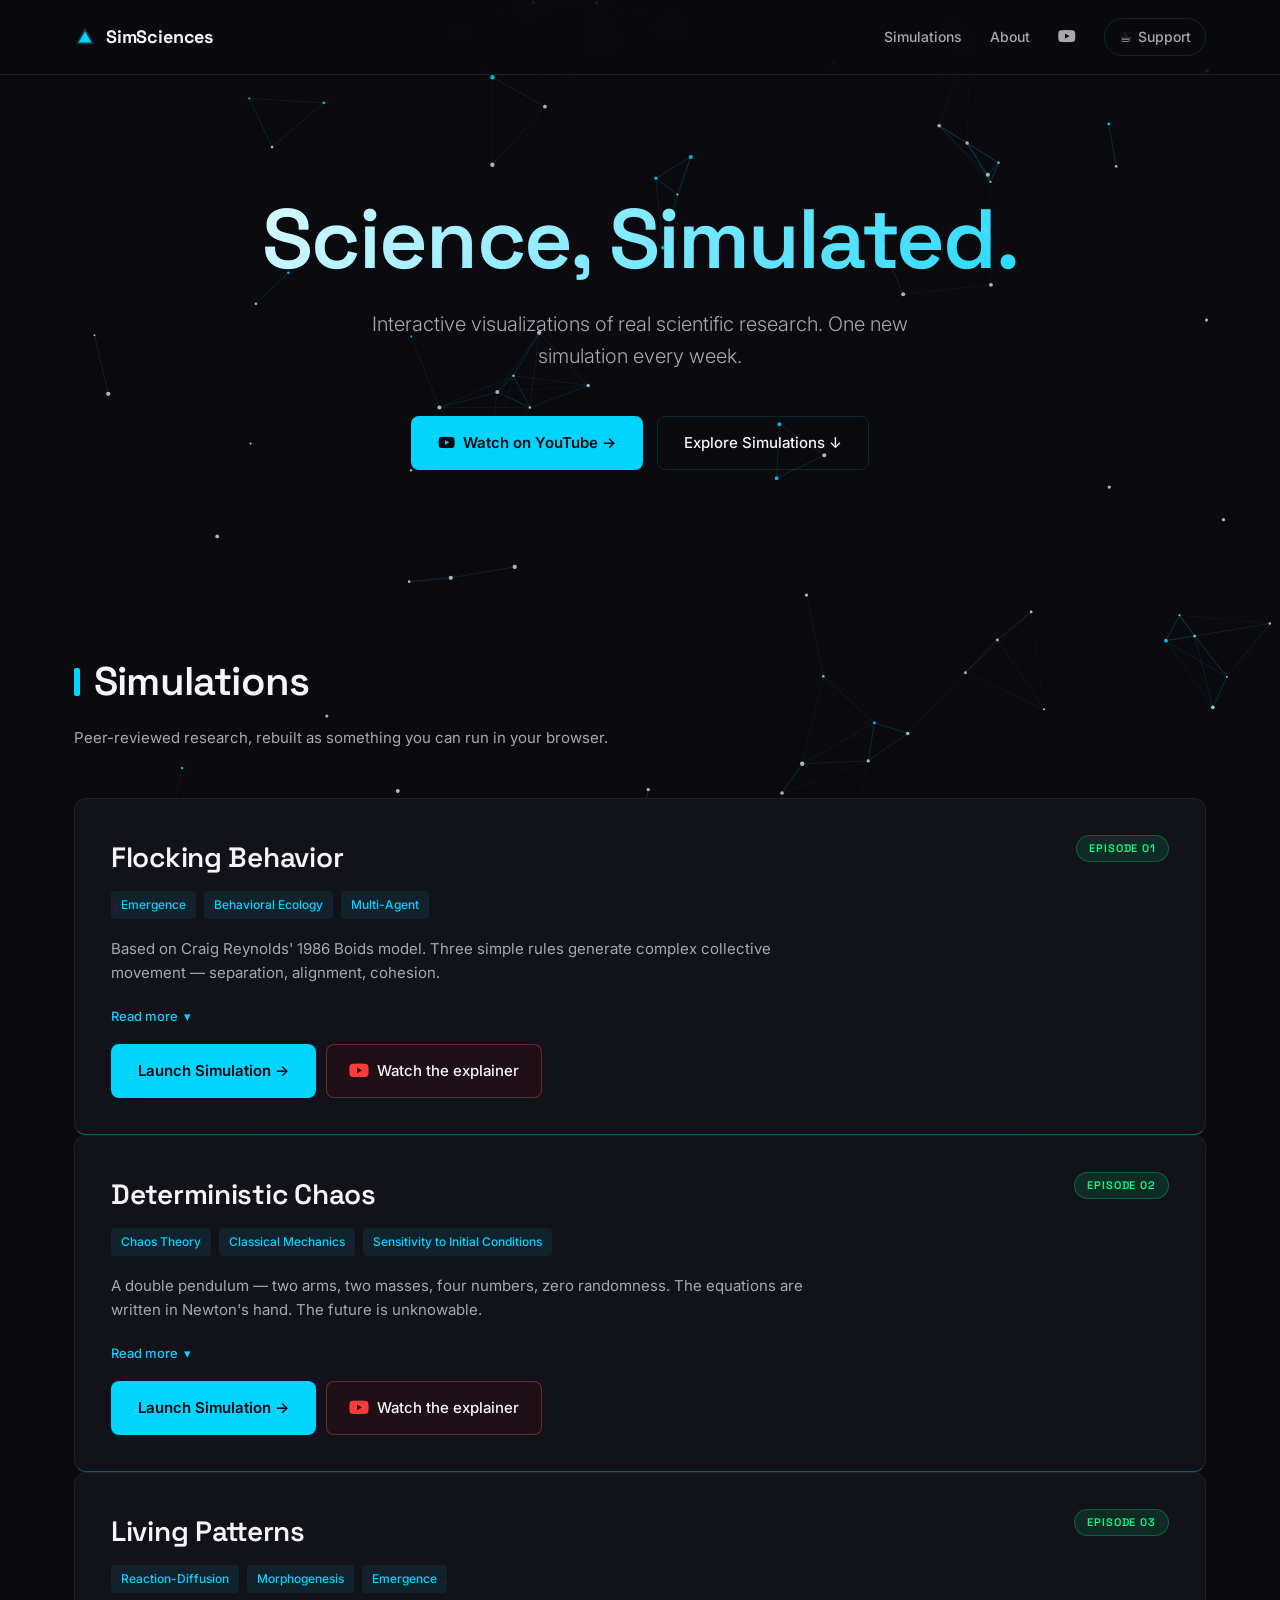
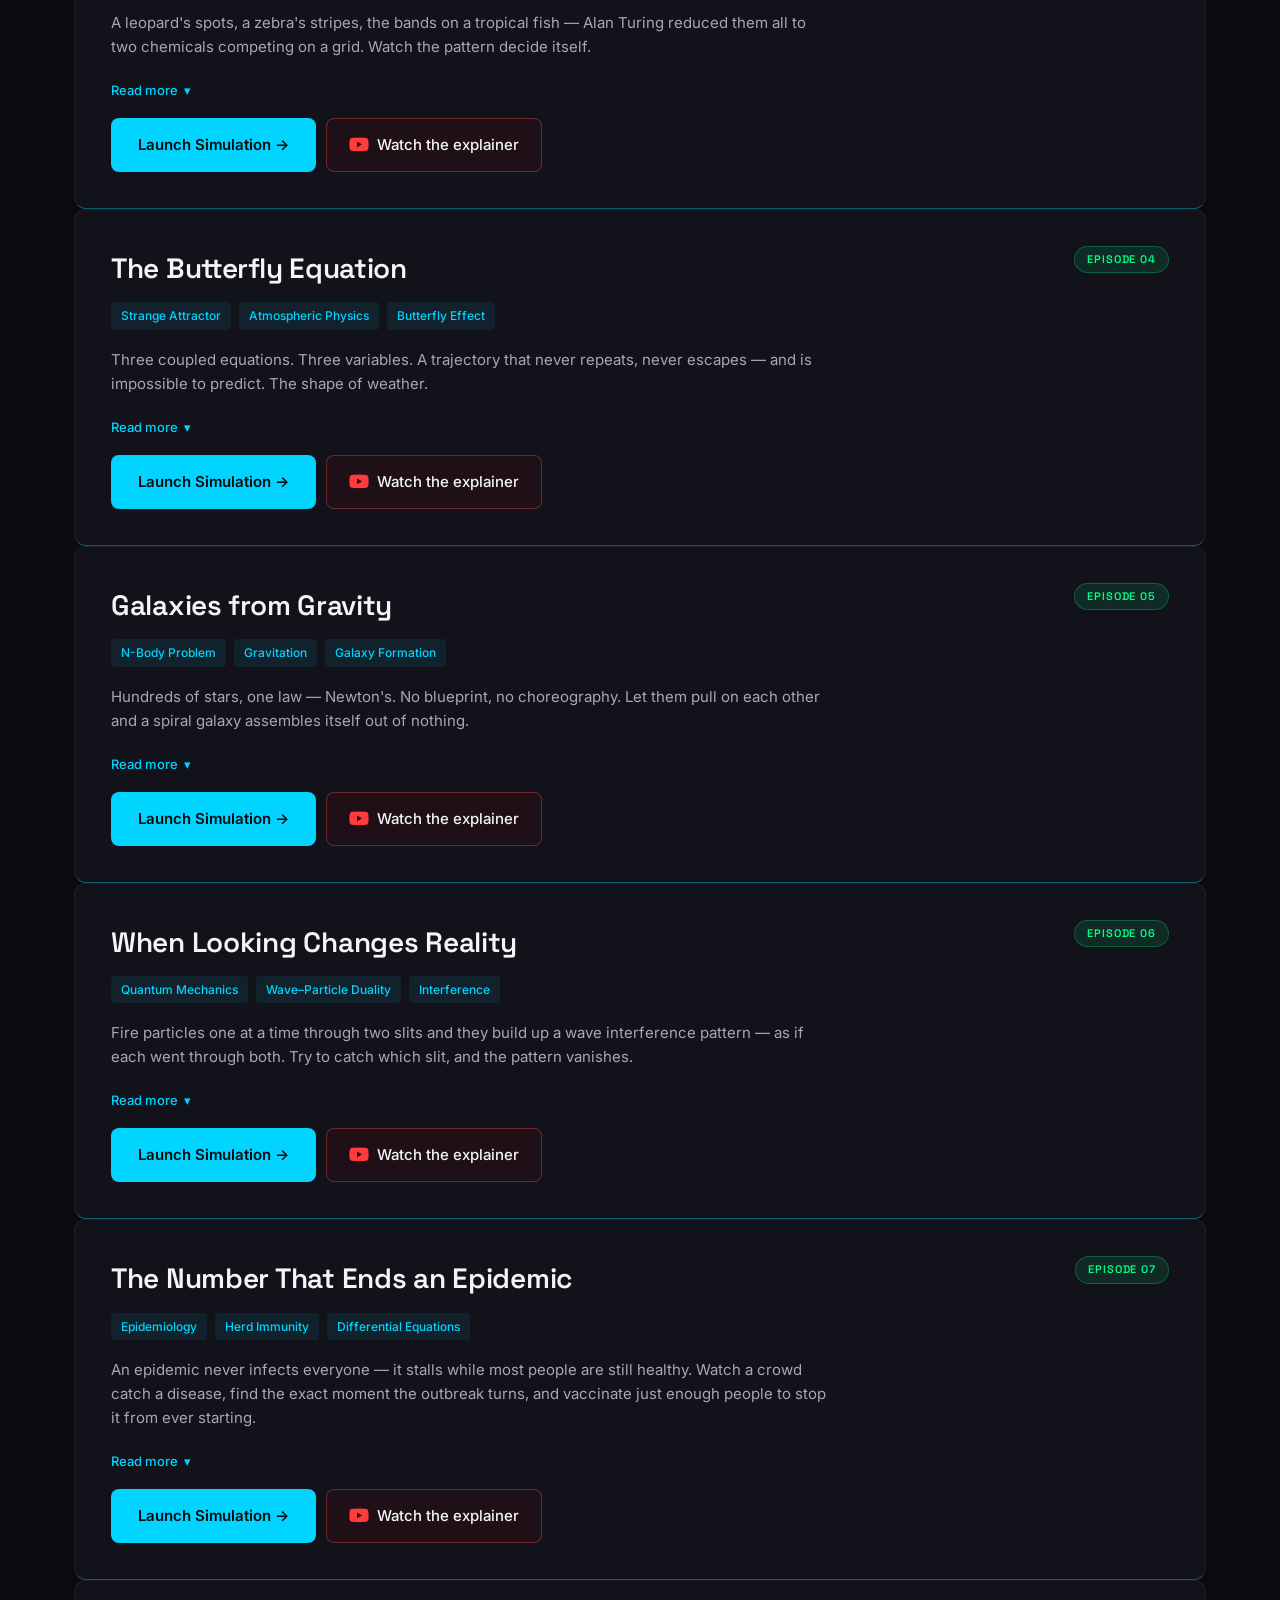
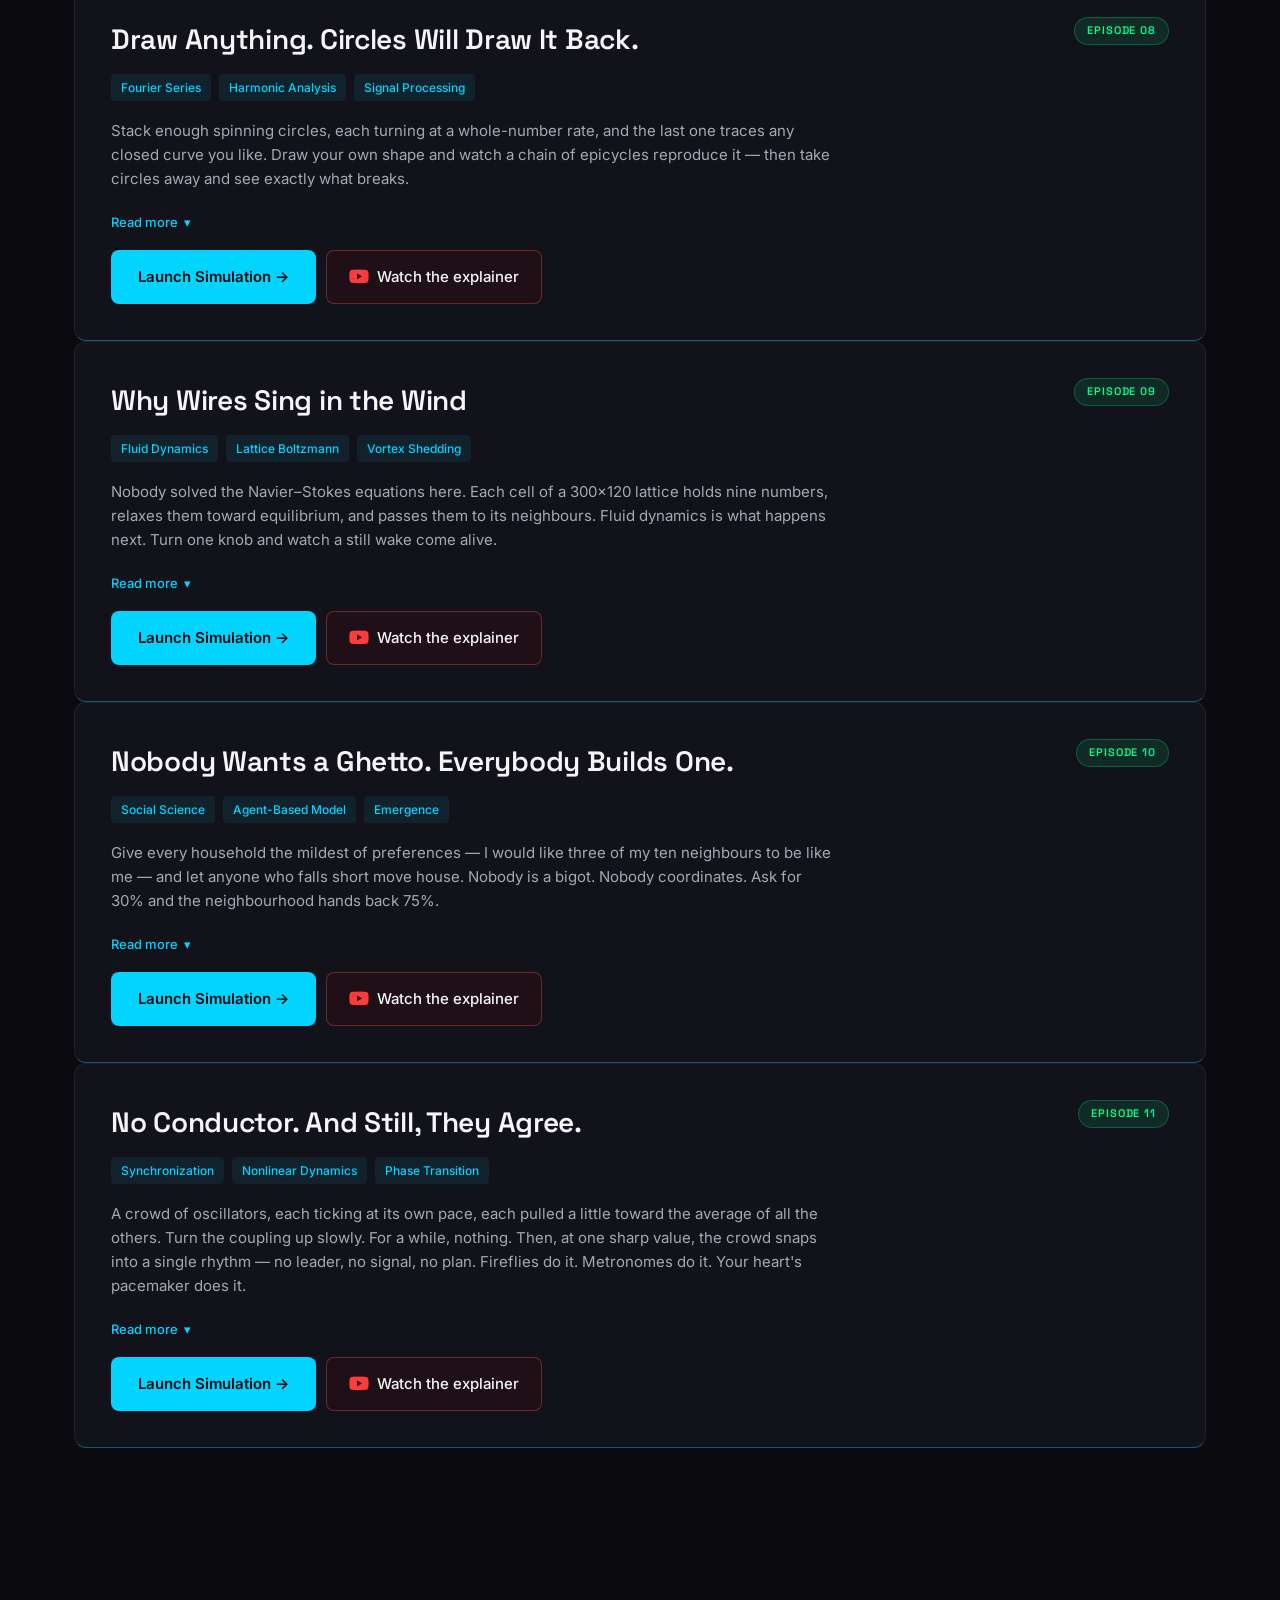
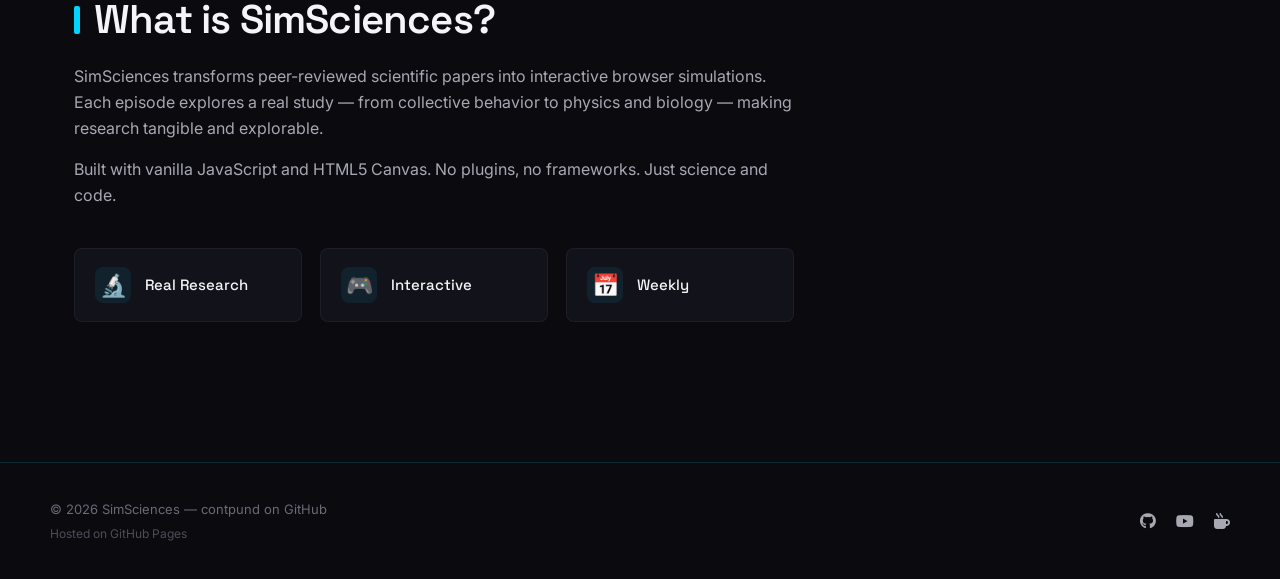
==== commit 3dd8c556: "ep11: link the Kuramoto explainer on the landing card (published public) Video is live and public: y" ====
--- a/index.html
+++ b/index.html
@@ -1164,6 +1164,10 @@
         <div class="card-cta">
           <a href="./kuramoto/" target="_blank" rel="noopener noreferrer" class="btn btn-primary">
             Launch Simulation →
+          </a>
+          <a href="https://youtu.be/914pTqBUWsw" target="_blank" rel="noopener noreferrer" class="btn-yt" aria-label="Watch episode 11 on YouTube">
+            <i class="fa-brands fa-youtube yt-glyph"></i>
+            <span>Watch the explainer</span>
           </a>
         </div>
       </article>
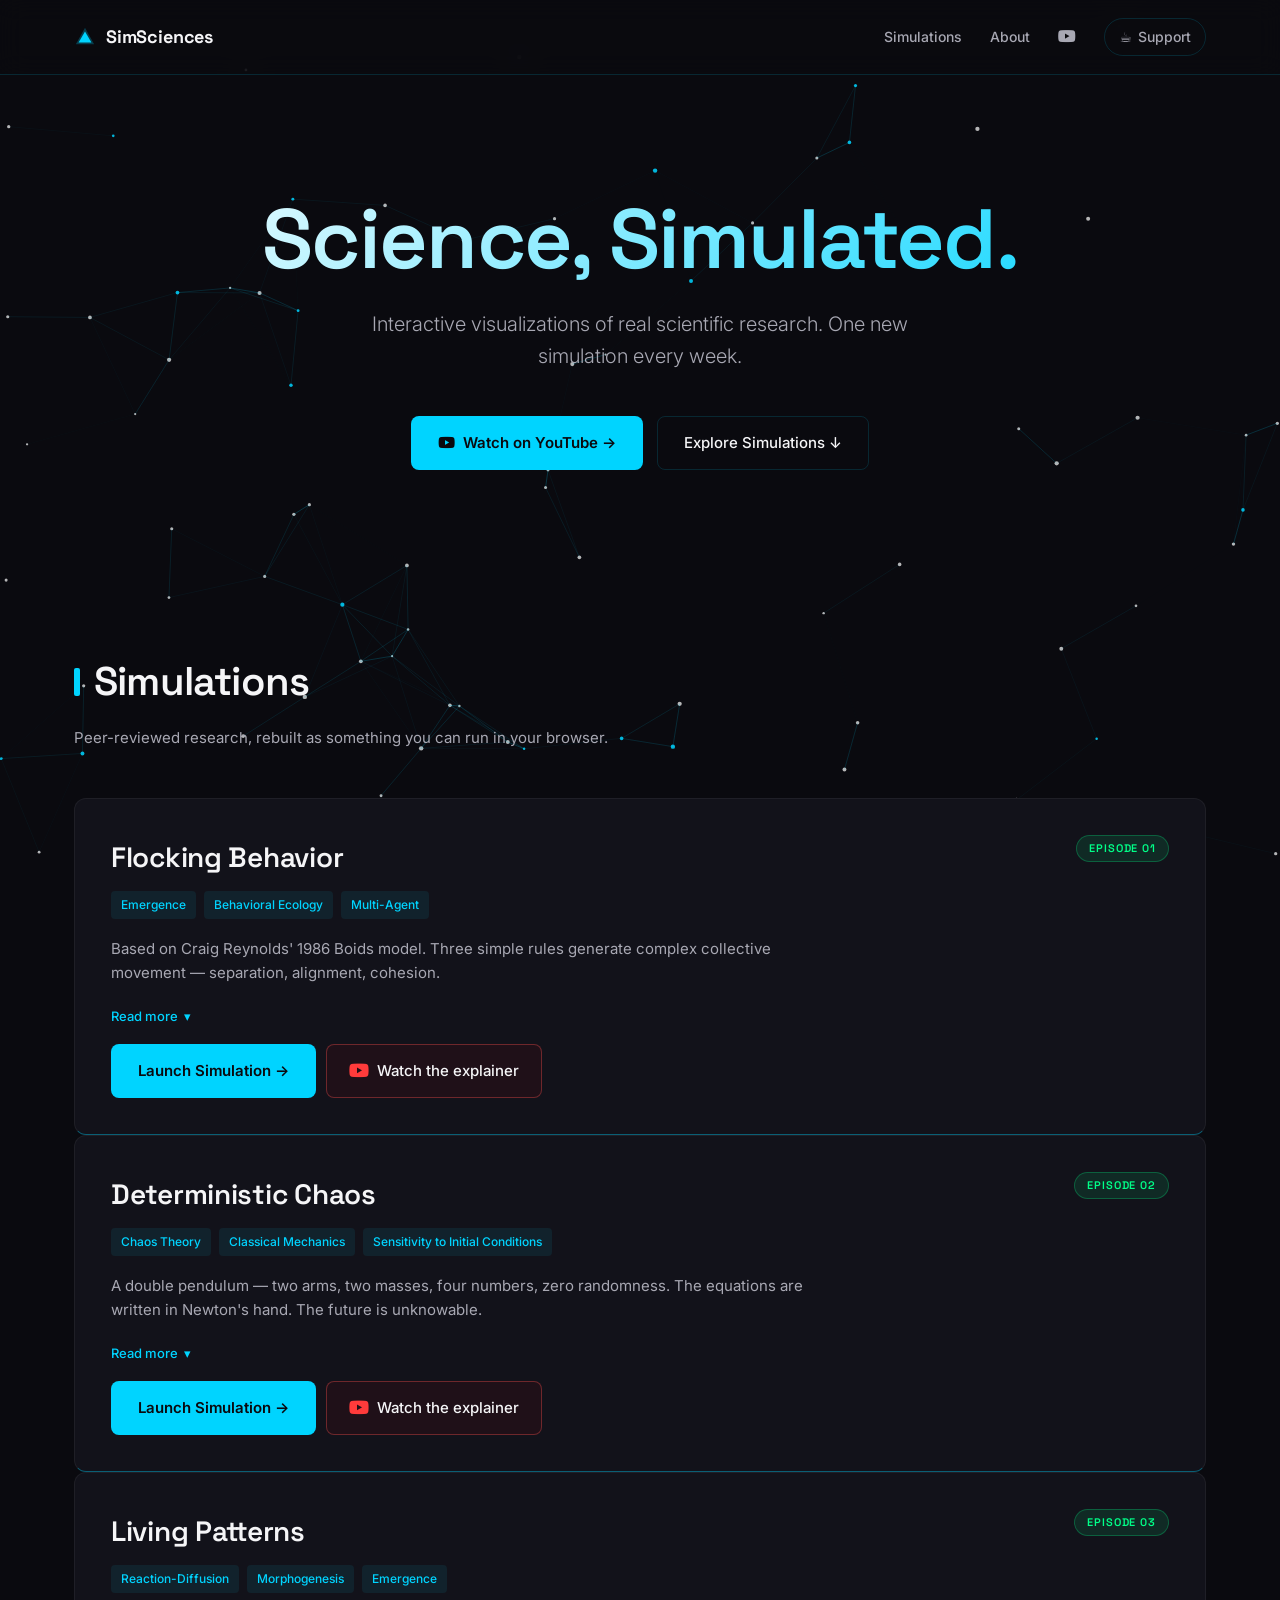
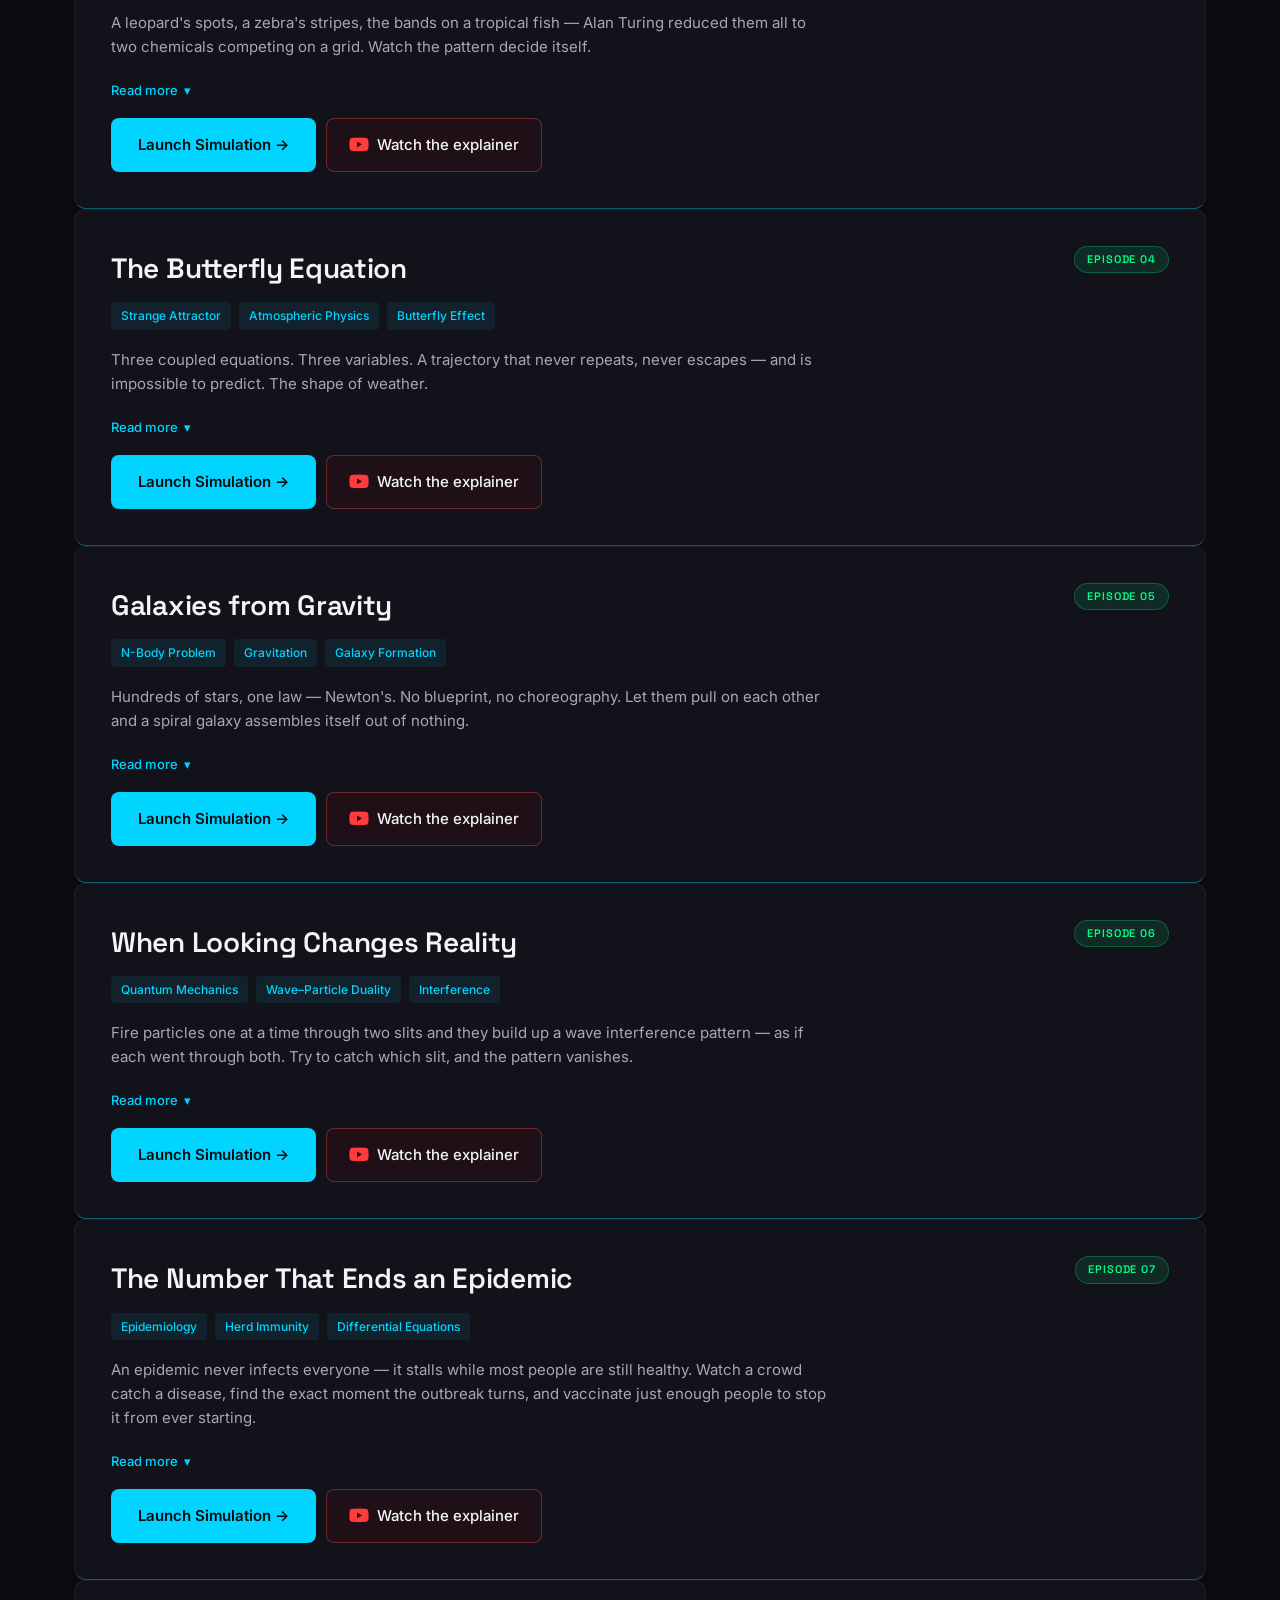
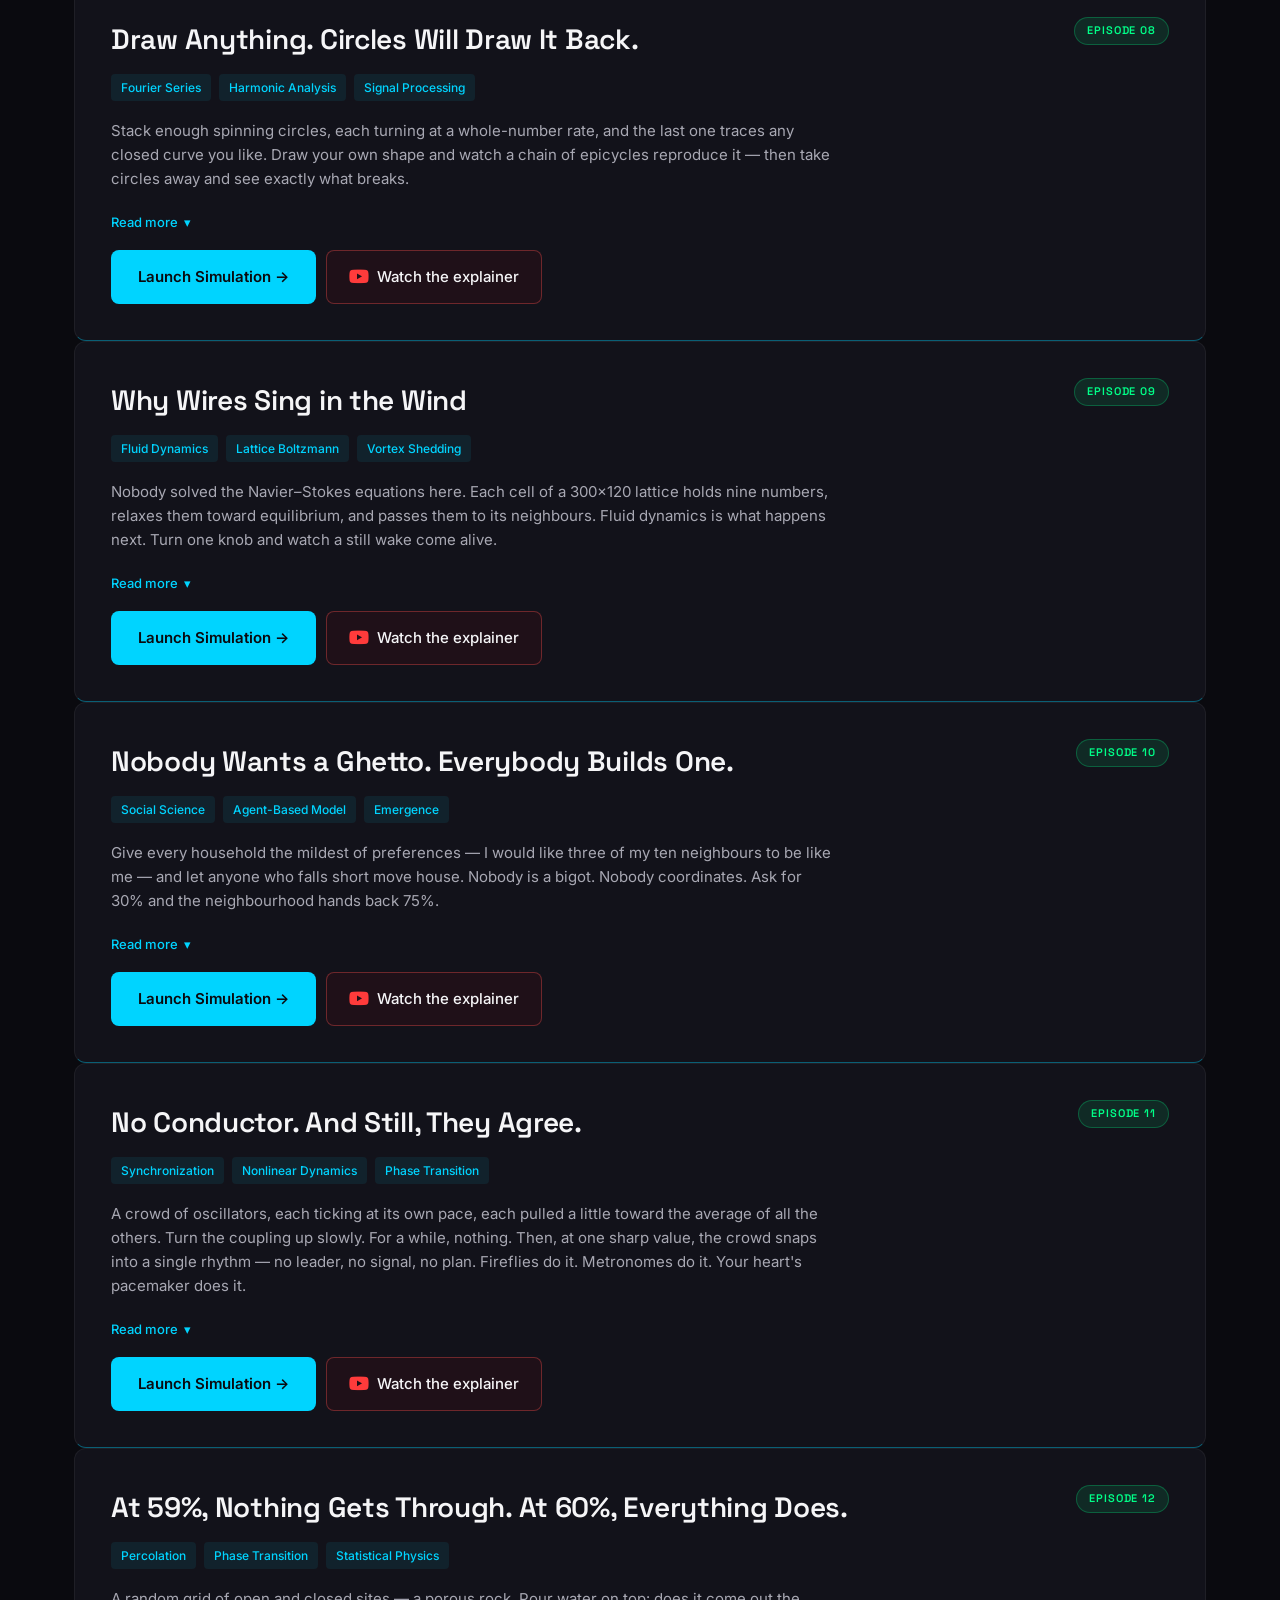
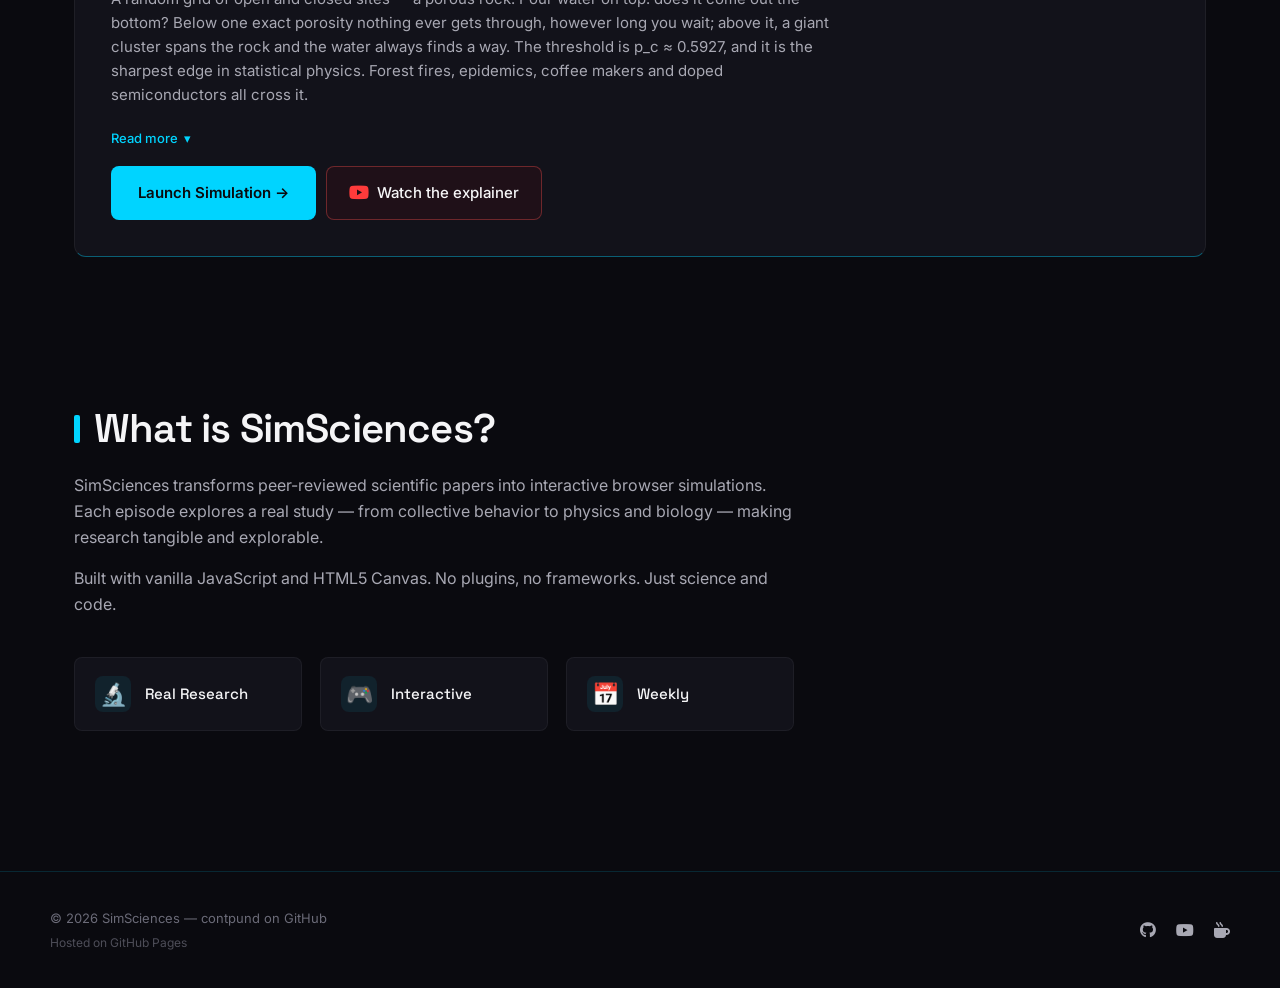
==== commit 0d8959cf: "ep12: percolation — at 59% nothing gets through, at 60% everything does The interactive page: an L×L" ====
--- a/index.html
+++ b/index.html
@@ -1166,6 +1166,59 @@
             Launch Simulation →
           </a>
           <a href="https://youtu.be/914pTqBUWsw" target="_blank" rel="noopener noreferrer" class="btn-yt" aria-label="Watch episode 11 on YouTube">
+            <i class="fa-brands fa-youtube yt-glyph"></i>
+            <span>Watch the explainer</span>
+          </a>
+        </div>
+      </article>
+
+      <article class="card">
+        <div class="card-header">
+          <h3>At 59%, Nothing Gets Through. At 60%, Everything Does.</h3>
+          <span class="badge">Episode 12</span>
+        </div>
+
+        <div class="tags">
+          <span class="tag">Percolation</span>
+          <span class="tag">Phase Transition</span>
+          <span class="tag">Statistical Physics</span>
+        </div>
+
+        <p class="card-desc">
+          A random grid of open and closed sites — a porous rock. Pour water on top: does it come out the bottom? Below one exact porosity nothing ever gets through, however long you wait; above it, a giant cluster spans the rock and the water always finds a way. The threshold is p_c ≈ 0.5927, and it is the sharpest edge in statistical physics. Forest fires, epidemics, coffee makers and doped semiconductors all cross it.
+        </p>
+
+        <button class="read-more-toggle" type="button" aria-expanded="false" aria-controls="sci-percolation">
+          Read more <span class="chevron">▾</span>
+        </button>
+
+        <div class="scientific-text" id="sci-percolation">
+          <p><strong>Percolation — where connectivity comes from</strong></p>
+          <p>
+            Take an L×L square lattice. Each site is open with probability p and closed otherwise — that is the entire model. Two open sites belong to the same cluster if a chain of side-by-side open neighbours joins them (never diagonals). The question Broadbent and Hammersley asked in 1957 — thinking of the charcoal filters in coal miners' gas masks — is binary: does one cluster span the lattice from top to bottom?
+          </p>
+          <p>
+            The answer flips at a single value of p. In the infinite-lattice limit, a spanning cluster exists with probability zero for p &lt; p_c and probability one for p &gt; p_c, where p_c ≈ 0.592746 for site percolation on the square lattice — a number known to a dozen digits, with no exact formula known.
+          </p>
+          <ul>
+            <li><strong>Big is not the same as through</strong> — measured on this page (L = 100): at p = 0.57 the largest cluster already covers 18% of the whole grid and the water sinks 83% of the way down… and stops. Below the threshold every cluster is finite: pockets, not paths</li>
+            <li><strong>The knife edge</strong> — each random rock has its own exact breakthrough level, computable by adding sites in order of their random draw. Measured here over 15 rocks: at L = 100 they scatter around 0.592 ± 0.020; at L = 200 the spread halves to ± 0.010. As L grows, every rock's threshold converges on the same p_c — the transition becomes a step</li>
+            <li><strong>One percent changes everything</strong> — on the same rock, moving p from 0.57 to 0.61 takes the outcome from "sealed" to "flows through, every pour". No middle ground survives at scale: the middle IS the threshold</li>
+            <li><strong>Universality</strong> — near p_c the spanning cluster is a fractal, and the critical exponents that describe it are the same for forest fires, epidemics on grids, and conduction in random materials. The threshold value depends on the lattice; the shape of the transition does not</li>
+          </ul>
+          <p>
+            Percolation is the simplest model in physics with a genuine phase transition — no temperature, no energy, no motion, just counting. It is also the reason a forest at 59% tree cover barely burns while one at 61% burns end to end, why an epidemic needs a minimum contact density to travel, and why an espresso machine works at all.
+          </p>
+          <p class="reference">
+            Broadbent, S. R. &amp; Hammersley, J. M. (1957). Percolation processes I. Crystals and mazes. Proc. Cambridge Phil. Soc. 53, 629–641. · Stauffer, D. &amp; Aharony, A. (1994). Introduction to Percolation Theory. Taylor &amp; Francis. · Newman, M. E. J. &amp; Ziff, R. M. (2000). Efficient Monte Carlo algorithm for percolation. Phys. Rev. Lett. 85, 4104.
+          </p>
+        </div>
+
+        <div class="card-cta">
+          <a href="./percolation/" target="_blank" rel="noopener noreferrer" class="btn btn-primary">
+            Launch Simulation →
+          </a>
+          <a href="https://youtube.com/@simsciences" target="_blank" rel="noopener noreferrer" class="btn-yt" aria-label="Watch episode 12 on YouTube">
             <i class="fa-brands fa-youtube yt-glyph"></i>
             <span>Watch the explainer</span>
           </a>
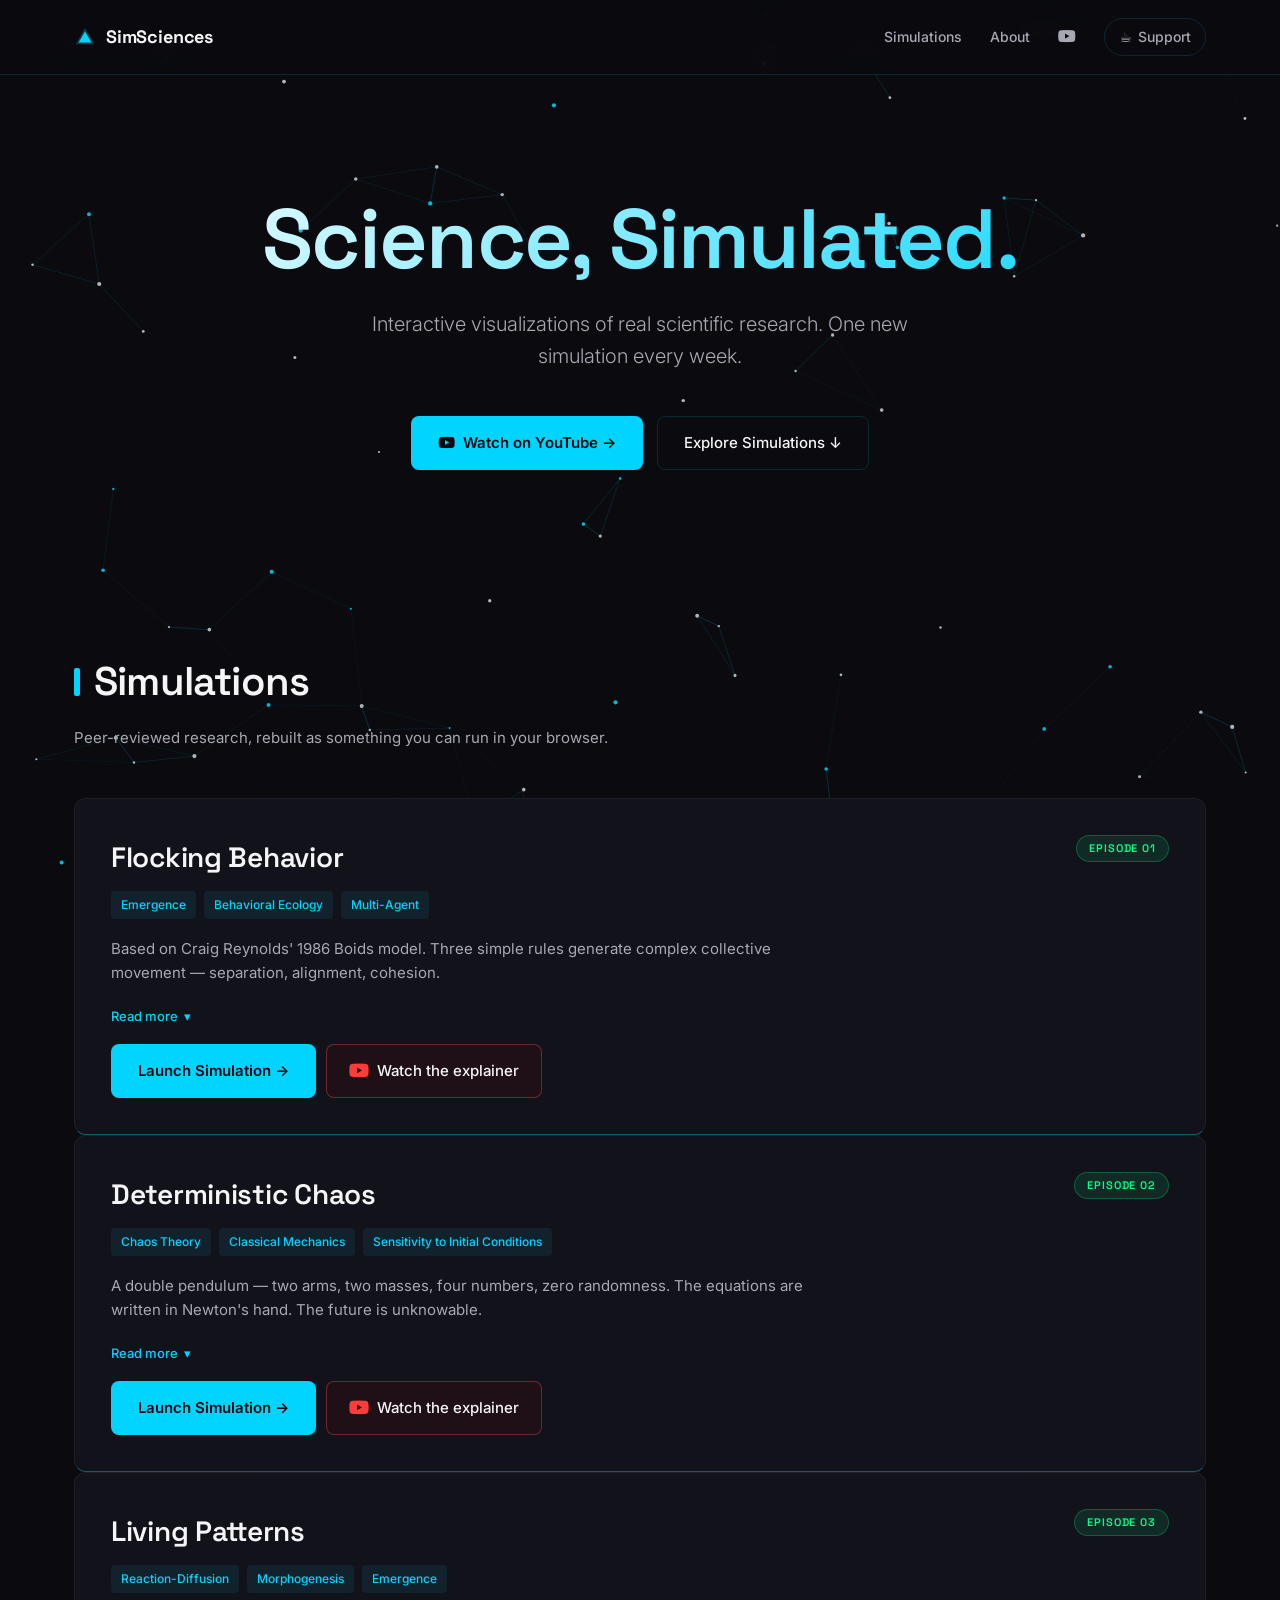
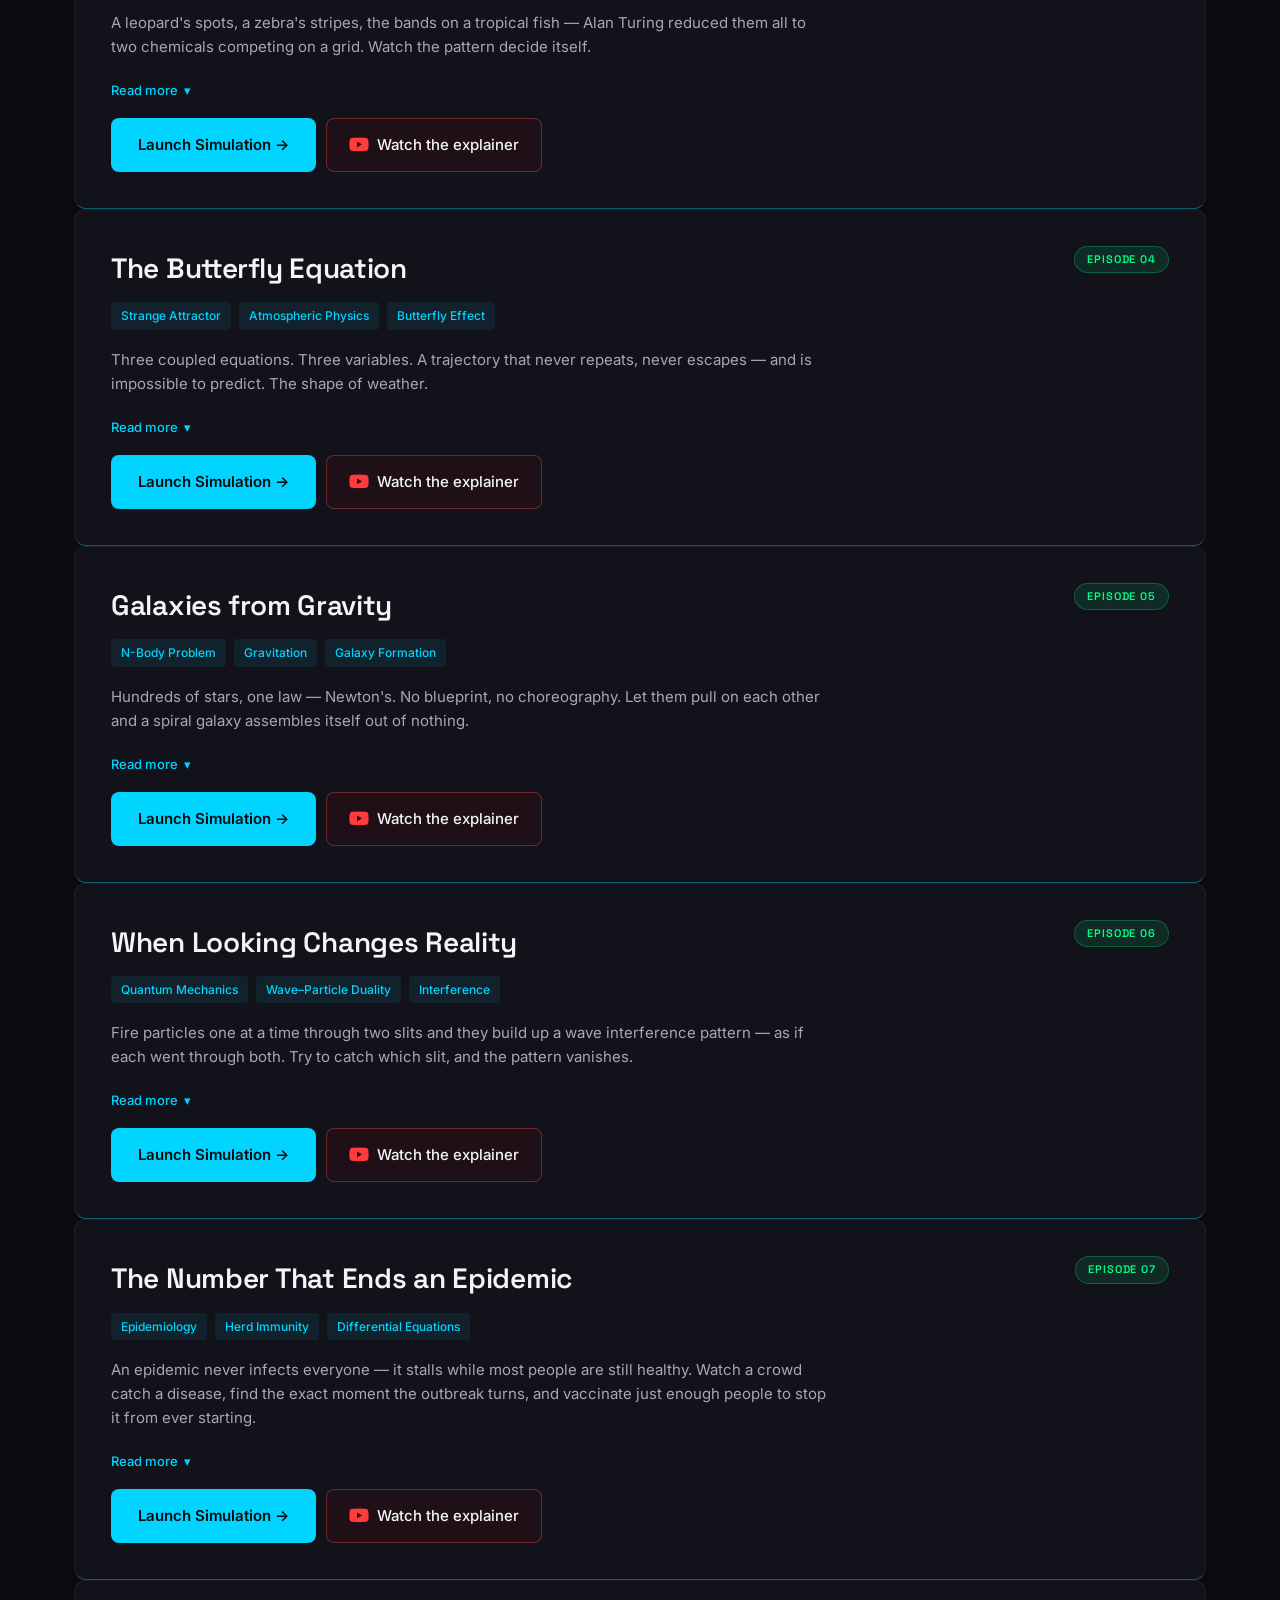
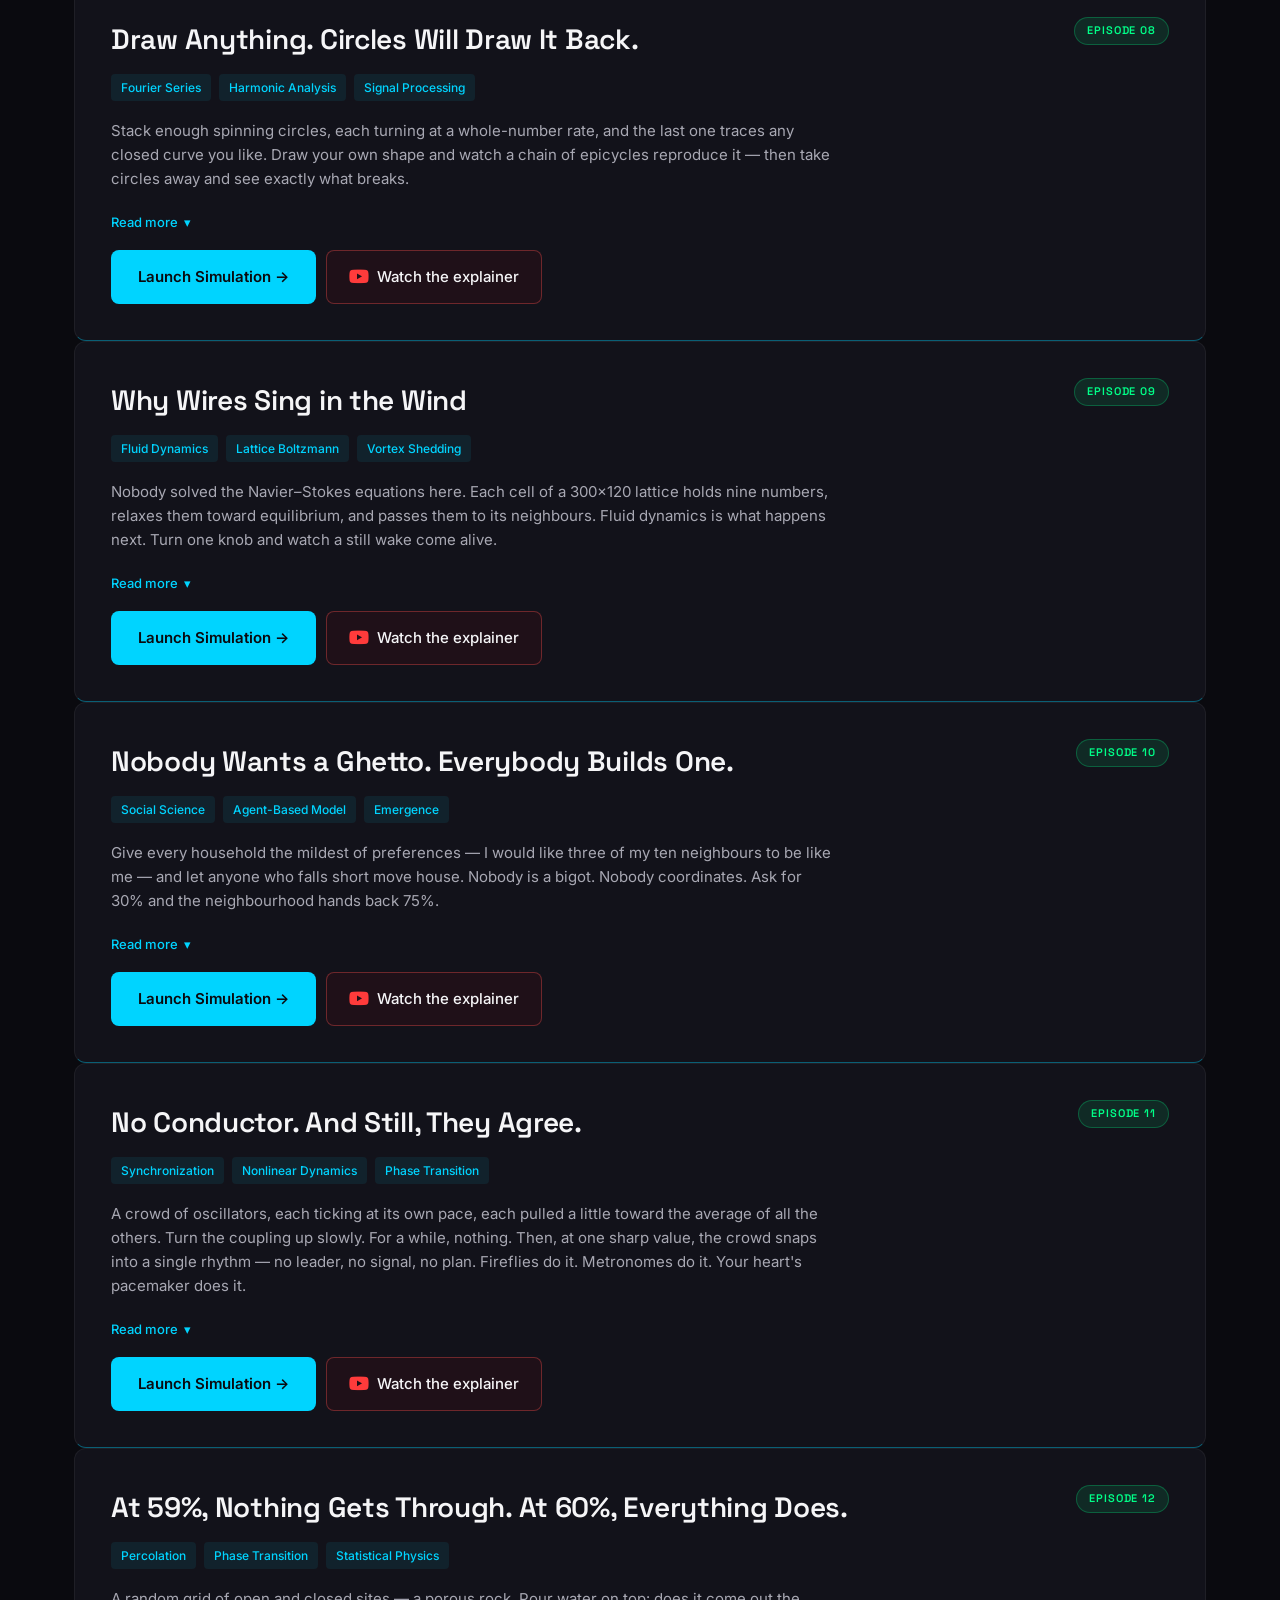
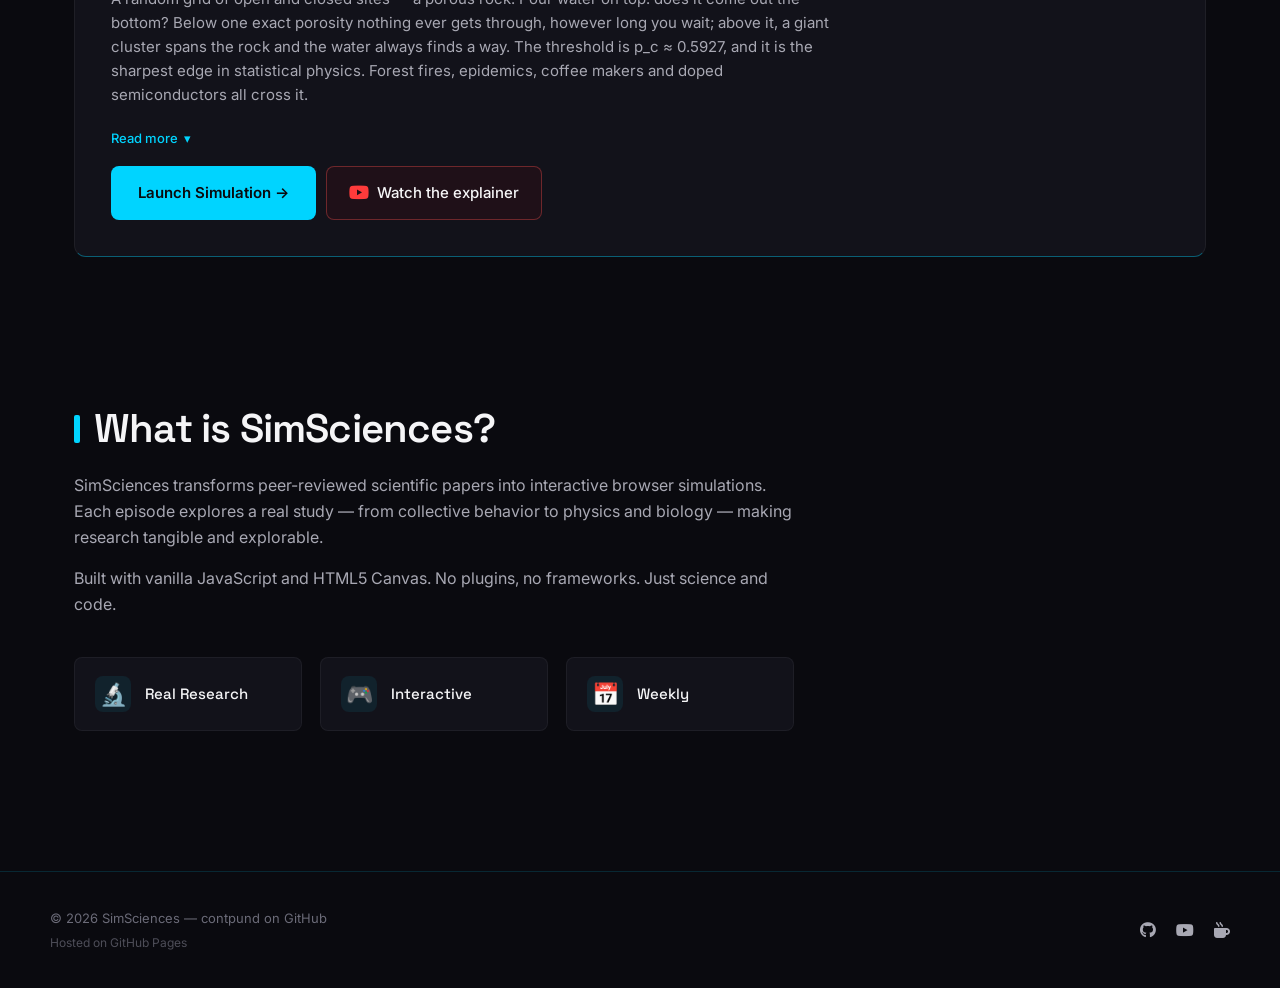
==== commit fbf8dfc2: "ep12: link the percolation explainer on the landing card (published public) Co-Authored-By: Claude F" ====
--- a/index.html
+++ b/index.html
@@ -1218,7 +1218,7 @@
           <a href="./percolation/" target="_blank" rel="noopener noreferrer" class="btn btn-primary">
             Launch Simulation →
           </a>
-          <a href="https://youtube.com/@simsciences" target="_blank" rel="noopener noreferrer" class="btn-yt" aria-label="Watch episode 12 on YouTube">
+          <a href="https://youtu.be/j2fnmQ-qc7g" target="_blank" rel="noopener noreferrer" class="btn-yt" aria-label="Watch episode 12 on YouTube">
             <i class="fa-brands fa-youtube yt-glyph"></i>
             <span>Watch the explainer</span>
           </a>
